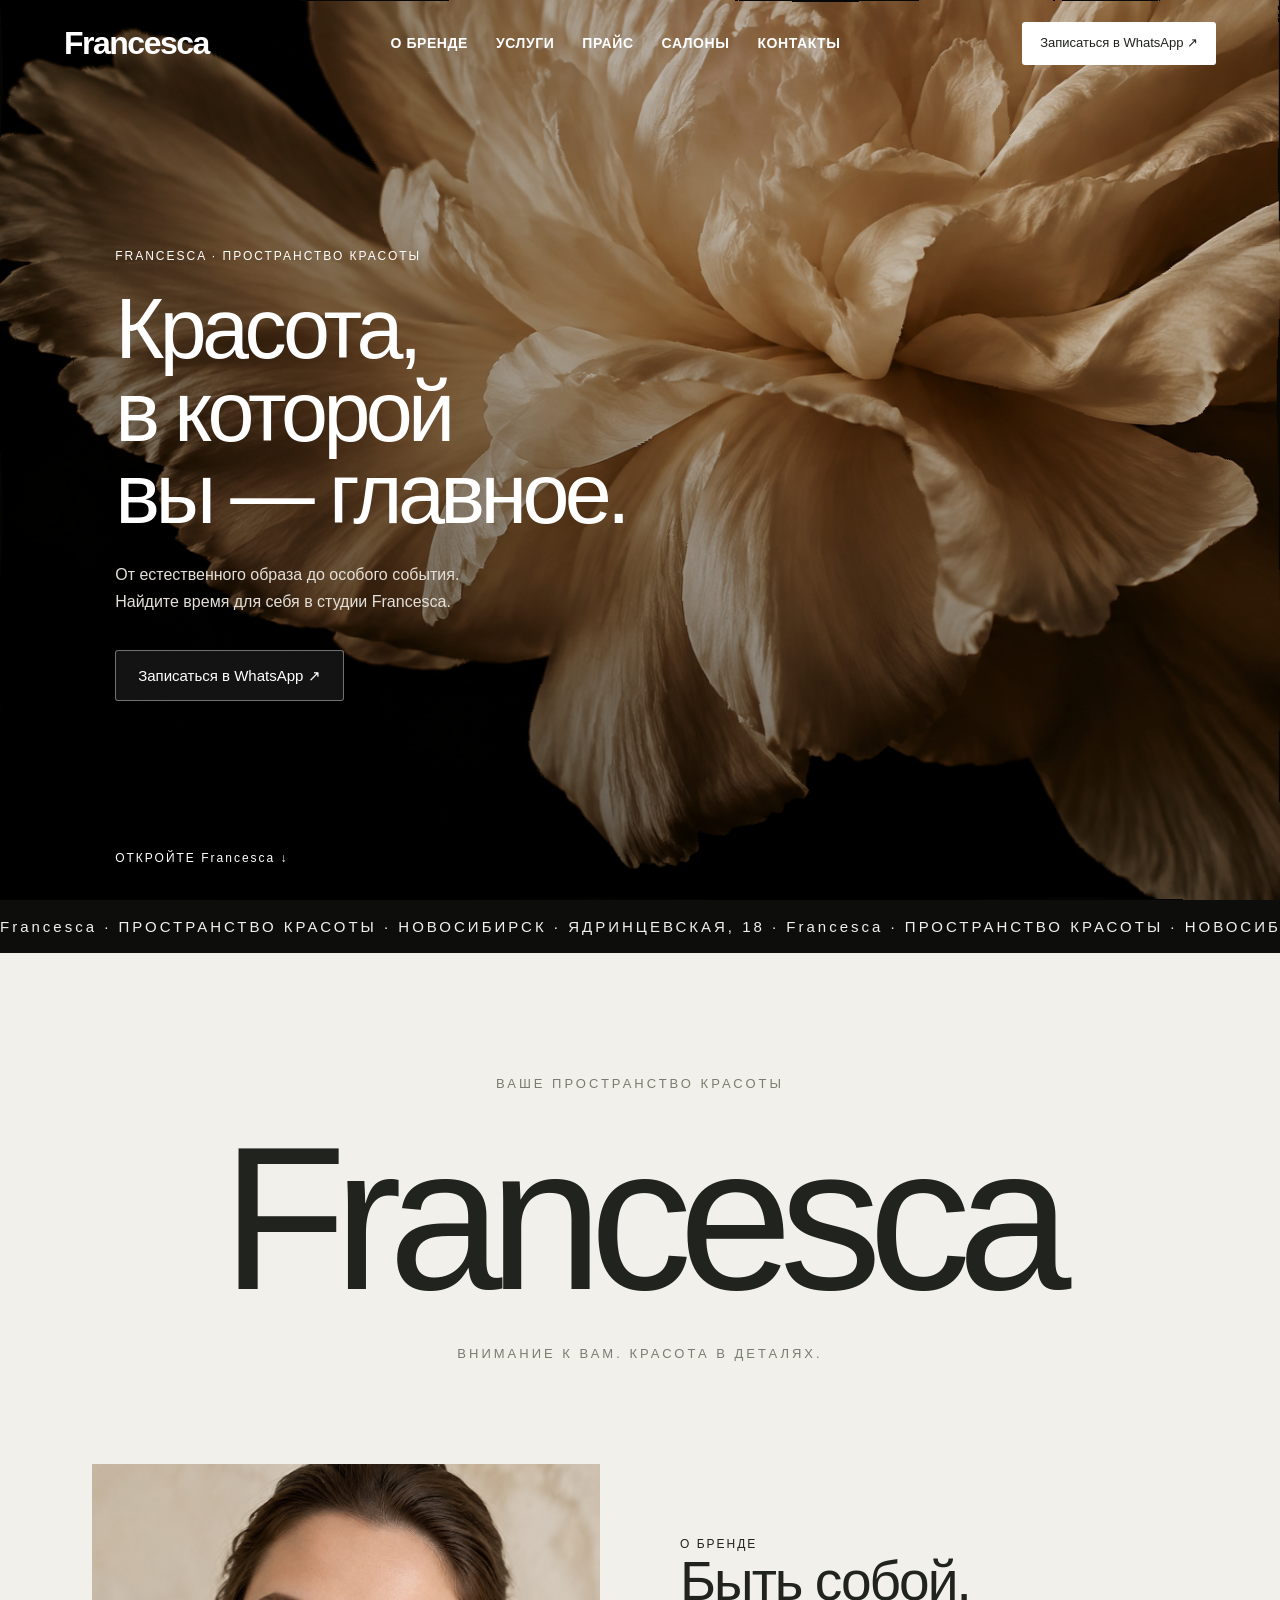
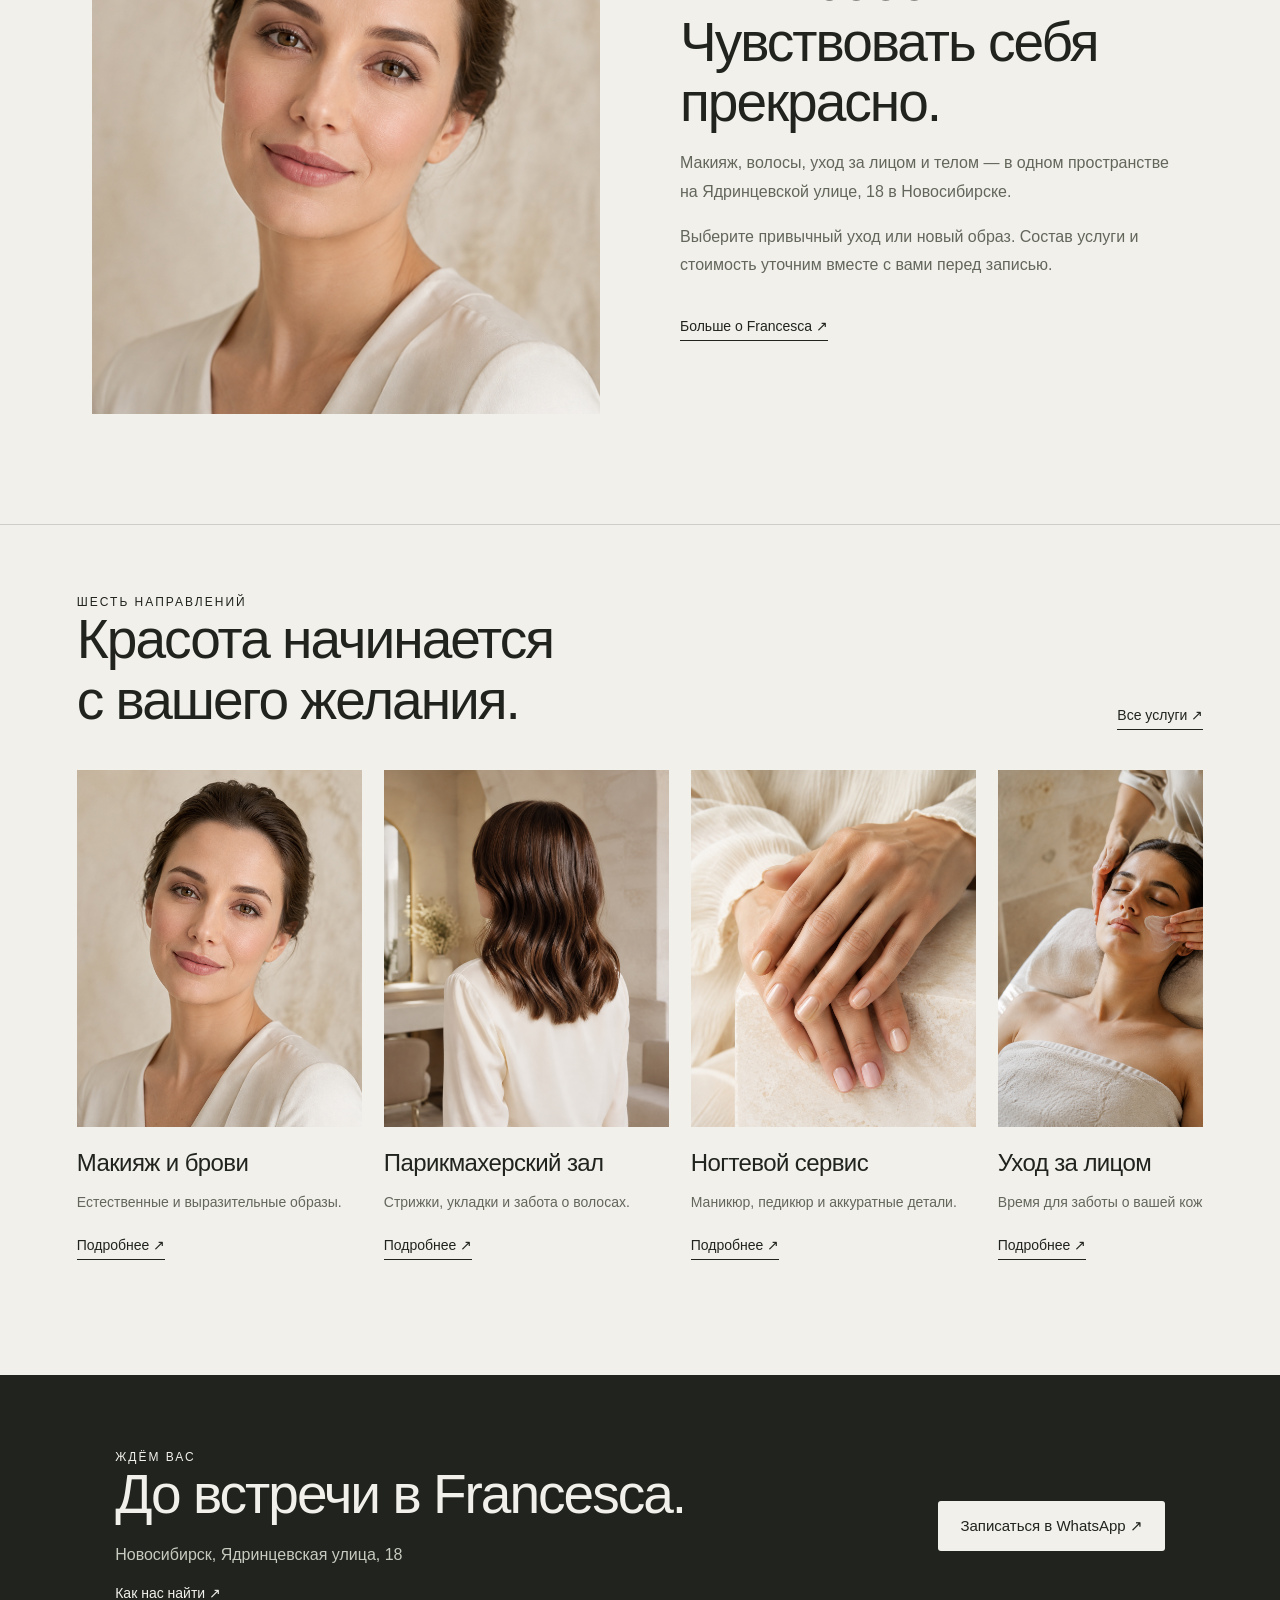
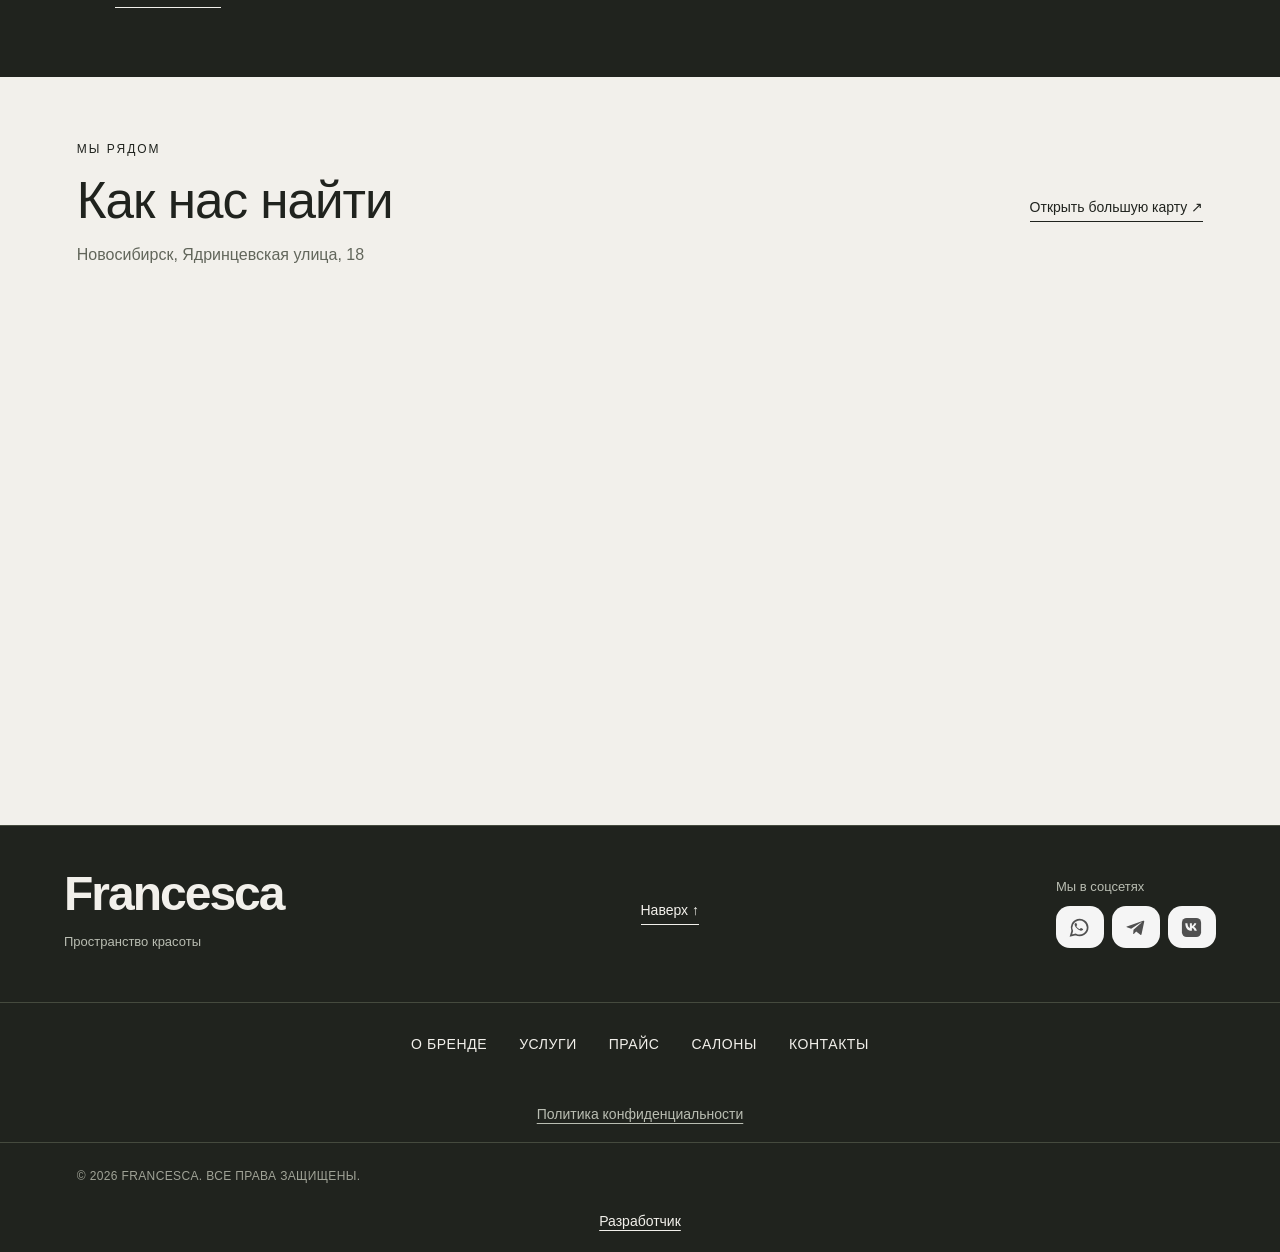
==== index.html @ befc6497 "Публикация сайта Francesca" ====
<!doctype html><html lang="ru"><head><meta charset="utf-8"><meta name="viewport" content="width=device-width,initial-scale=1"><title>Francesca — Пространство красоты в Новосибирске</title><meta name="description" content="Студия красоты Francesca: макияж, волосы, ногти, уход за лицом и телом. Новосибирск, Ядринцевская, 18."><style>
:root{--bg:#f2f0eb;--ink:#20231e;--line:#cfcec6;--accent:#b2c29b}*{box-sizing:border-box}html{scroll-behavior:smooth}body{margin:0;background:var(--bg);color:var(--ink);font:16px Arial,sans-serif}a{color:inherit;text-decoration:none}header{display:flex;align-items:center;justify-content:space-between;padding:25px 5%;border-bottom:1px solid var(--line)}.logo{font-size:48px;font-weight:800;letter-spacing:-4px}.brand-note{font-size:12px;letter-spacing:2px;margin-left:25px}.toplink{font-size:14px;border-bottom:1px solid;padding-bottom:6px}main{max-width:1500px;margin:auto;padding:0 5%}.hero{padding:65px 0 50px}.eyebrow{text-transform:uppercase;font-size:12px;letter-spacing:2px}.hero-row{display:flex;align-items:flex-end;justify-content:space-between;gap:30px}h1{font-size:clamp(90px,14vw,190px);line-height:1;margin:22px 0 0;font-weight:400;letter-spacing:-.075em}.intro{max-width:325px;line-height:1.6;margin-bottom:12px;color:#62665b}.ribbon{overflow:hidden;background:var(--ink);color:var(--bg);padding:18px 0;white-space:nowrap;font-size:13px;letter-spacing:3px}.ribbon-track{display:flex;width:max-content;animation:marquee 30s linear infinite;will-change:transform}.ribbon span{display:block;flex-shrink:0;padding-right:2em} @keyframes marquee{from{transform:translateX(0)}to{transform:translateX(-50%)}} @media(prefers-reduced-motion:reduce){.ribbon-track{animation:none}}.content{display:grid;grid-template-columns:250px 1fr;gap:65px;padding:50px 0 90px}aside{align-self:start;position:sticky;top:25px}.section-label{font-size:12px;letter-spacing:2px;margin-bottom:25px;color:#6f7467}nav{display:grid;gap:6px}nav a{padding:14px 10px;border-bottom:1px solid var(--line);font-size:14px;display:flex;gap:13px}nav a:hover{background:#e0e4d6}nav small{color:#818677}aside p{font-size:13px;line-height:1.6;color:#74776d;margin-top:35px}.search{display:flex;align-items:center;border-bottom:1px solid var(--ink);gap:15px;padding:5px 0 17px;margin-bottom:40px}.search input{font:inherit;background:none;border:0;outline:none;width:100%;color:var(--ink)}.search:focus-within{outline:2px solid #718357;outline-offset:6px}.clear{background:none;border:0;font-size:22px;cursor:pointer;padding:0 8px}.group{scroll-margin-top:25px;border-bottom:1px solid var(--ink)}summary{list-style:none;cursor:pointer;padding:28px 0;display:flex;align-items:center;gap:24px}summary::-webkit-details-marker{display:none}.number{font-size:13px;color:#747a69}.group-title{flex:1}.group-title small{display:block;font-size:12px;letter-spacing:.04em;color:#717669;margin-bottom:9px}h2{font-weight:400;font-size:clamp(24px,3vw,36px);letter-spacing:-1px;margin:0}.plus{font-size:29px;font-weight:300}.group[open] .plus{transform:rotate(45deg)}.rows{padding:0 0 25px 42px}.row{display:flex;justify-content:space-between;gap:20px;padding:19px 0;border-top:1px solid var(--line);line-height:1.4}.price{white-space:nowrap;color:#666d5d;font-size:14px}.note{font-size:13px;color:#787d70;line-height:1.6;padding-top:25px}.empty{padding:30px 0;color:#6f7467}footer{background:var(--ink);color:var(--bg);padding:40px 5%;display:flex;align-items:center;justify-content:space-between;gap:20px}footer p{font-size:13px;color:#b9bdb2}.footer-brand{font-size:65px;letter-spacing:-5px;font-weight:bold}button,a,summary{-webkit-tap-highlight-color:transparent}a:focus-visible,summary:focus-visible,button:focus-visible{outline:2px solid #718357;outline-offset:5px}@media(max-width:760px){header{padding:20px 6%}.brand-note{display:none}.hero{padding:42px 0 30px}.hero-row{display:block}.intro{margin-top:25px}.content{display:block;padding-top:28px}aside{position:static;margin-bottom:28px}nav{display:flex;overflow-x:auto;gap:10px;padding-bottom:10px}nav a{white-space:nowrap;border:1px solid var(--line);padding:12px}.section-label,aside p{display:none}.rows{padding-left:0}summary{gap:15px}.row{font-size:15px}.price{font-size:12px}footer{align-items:flex-start}.ribbon{font-size:12px}.toplink{font-size:13px}}
.booking{display:inline-flex;align-items:center;justify-content:center;background:#253e2c;color:#fff;padding:15px 22px;font-size:15px;border-radius:3px;line-height:1.3;text-align:center;transition:background .2s}.booking:hover{background:#365b40}.booking-bottom{margin-top:22px}.header-actions{display:flex;align-items:center;gap:24px}@media(max-width:760px){.header-actions{gap:10px}.header-actions .toplink{display:none}.booking{font-size:14px;padding:13px 16px}} .location{border-top:1px solid var(--line);padding:45px 0 55px;display:flex;justify-content:space-between;align-items:center;gap:25px}.location h2{margin:14px 0}.location p{line-height:1.6;margin:0;color:#62665b}.location a{white-space:nowrap}@media(max-width:760px){.location{align-items:flex-start;flex-direction:column;padding:30px 0 40px}} .socials{display:flex;flex-direction:column;gap:12px}.socials-label{font-size:13px;color:#b9bdb2}.telegram-link{display:inline-flex;align-items:center;gap:10px;font-size:15px}.telegram-link svg{width:38px;height:38px;flex-shrink:0}.telegram-link:hover{color:#8bd0f5}@media(max-width:760px){footer{flex-wrap:wrap}.socials{order:3;flex-basis:100%;padding-top:20px;border-top:1px solid #4b5046}} .service-detail{display:block;padding:0}.service-detail>summary{padding:21px 0;gap:15px;font-size:16px}.service-name{flex:1}.service-toggle{font-size:24px;transition:transform .2s}.service-detail[open]>summary .service-toggle{transform:rotate(45deg)}.service-copy{color:#62665b;font-size:15px;line-height:1.7;padding:0 15px 24px 0}.service-copy ul{padding-left:20px}.service-copy .draft{font-size:13px}.beauty-layout{display:grid;grid-template-columns:minmax(0,1.2fr) minmax(200px,.8fr);gap:30px;padding-bottom:25px;align-items:start}.beauty-layout .rows{padding-left:0}.beauty-photo{margin:0}.beauty-photo img{display:block;width:100%;aspect-ratio:3/4;object-fit:cover}.beauty-photo figcaption{font-size:12px;color:#74776d;margin-top:10px}.content{grid-template-columns:200px minmax(0,1fr);gap:35px}@media(max-width:1050px){.beauty-layout{grid-template-columns:1fr}.beauty-photo{grid-row:1}.beauty-photo img{max-height:400px;object-position:center 35%}}@media(max-width:760px){.content{display:block}.service-detail>summary{font-size:15px;gap:10px}}.beauty-photo img{width:100%;height:auto;aspect-ratio:4/5;max-height:590px;object-fit:cover;object-position:center 30%}@media(max-width:1050px){.beauty-photo{width:min(100%,440px);justify-self:center}.beauty-photo img{height:auto;max-height:440px;aspect-ratio:4/5}}@media(max-width:760px){.beauty-photo{width:min(100%,360px)}.beauty-photo img{max-height:400px}} .beauty-photo img{transition:transform .55s ease,box-shadow .55s ease;transform-origin:center}@media(hover:hover) and (pointer:fine){.beauty-photo img:hover{box-shadow:0 18px 35px rgba(32,35,30,.16)}}@media(prefers-reduced-motion:reduce){.beauty-photo img{transition:none}.beauty-photo img:hover{transform:none}} .photo-tilt-surface{perspective:950px}.photo-tilt-surface img{transform:rotateX(var(--photo-x,0deg)) rotateY(var(--photo-y,0deg));transition:transform .4s ease-out,box-shadow .4s ease-out;backface-visibility:hidden}.photo-tilt-surface.is-tracking img{transition:transform .12s ease-out,box-shadow .4s ease-out}@media(prefers-reduced-motion:reduce){.photo-tilt-surface img{transform:none!important;transition:none!important}}.makeup-section-heading{display:flex;align-items:center;gap:24px;padding:28px 0}@media(max-width:760px){.makeup-section-heading{gap:15px}} 
.site-header{position:sticky;top:0;z-index:100;background:rgba(242,240,235,.96);backdrop-filter:blur(14px);min-height:88px;padding:16px 5%;gap:25px;box-shadow:0 2px 15px #20231e08}.site-header .logo{font-size:42px}.site-nav{display:flex;align-items:center;justify-content:center;gap:28px;padding:0;overflow:visible}.site-nav a{display:block;white-space:nowrap;padding:10px 0;border:0;border-bottom:1px solid transparent;font-size:14px;font-weight:600;text-transform:uppercase;letter-spacing:.04em}.site-nav a:hover{background:none;border-bottom-color:var(--ink)}.site-nav a[aria-current=page]{border-bottom-color:var(--ink)}.site-header .booking{font-size:13px;padding:13px 18px;white-space:nowrap}aside{top:110px}.group{scroll-margin-top:110px}html{scroll-padding-top:110px}.page-main{min-height:70vh;padding-top:60px;padding-bottom:80px}.page-main h1{font-size:clamp(56px,8vw,110px);letter-spacing:-.055em;margin:22px 0 38px}.page-main p{line-height:1.75}.page-lead{max-width:650px;color:#62665b;font-size:19px}.brand-layout{display:grid;grid-template-columns:1.15fr 1fr;gap:70px;align-items:center}.brand-layout img{width:100%;max-height:570px;object-fit:cover;aspect-ratio:4/5}.page-actions{display:flex;gap:25px;align-items:center;margin-top:30px;flex-wrap:wrap}.service-grid{display:grid;grid-template-columns:repeat(3,1fr);gap:35px;margin-top:40px}.service-card img{width:100%;aspect-ratio:4/5;object-fit:cover;max-height:350px}.service-card h2{font-size:26px;margin:20px 0 10px}.service-card p{color:#62665b}.service-card .toplink{display:inline-block;margin:8px 0 20px}.address-panel{padding:35px 0;border-top:1px solid var(--line);border-bottom:1px solid var(--line);margin:30px 0;max-width:850px}.contact-list{max-width:850px}.contact-item{padding:25px 0;border-bottom:1px solid var(--line);display:flex;justify-content:space-between;gap:20px;align-items:center}.contact-item h2{font-size:25px}.contact-item p{margin:8px 0 0;color:#62665b}@media(max-width:1050px){.site-nav{gap:16px}.site-header{gap:15px}.site-header .booking{max-width:155px;white-space:normal}.service-grid{grid-template-columns:repeat(2,1fr)}}@media(max-width:760px){.site-header{flex-wrap:wrap;padding:12px 6%;gap:8px;min-height:120px}.site-header .logo{font-size:36px}.site-header .booking{margin-left:auto;max-width:none}.site-nav{order:3;flex-basis:100%;justify-content:flex-start;overflow-x:auto;gap:23px;padding:4px 0;flex-wrap:nowrap}.site-nav a{font-size:12px;white-space:nowrap;padding:8px 0}.brand-layout{grid-template-columns:1fr;gap:30px}.brand-layout img{max-height:420px}.service-grid{grid-template-columns:1fr}.page-main{padding-top:35px}.contact-item{align-items:flex-start;flex-direction:column}.group{scroll-margin-top:145px}html{scroll-padding-top:145px}}

body.home{background:#f2f0eb}.home .site-header{position:fixed;left:0;right:0;background:transparent;color:white;box-shadow:none;border-color:transparent;backdrop-filter:none;transition:background .3s,color .3s}.home .site-header.scrolled{background:rgba(242,240,235,.97);color:#20231e;backdrop-filter:blur(14px);border-bottom:1px solid #cfcec6}.home .site-header .booking{background:#fff;color:#20231e}.home .site-nav a:hover{border-color:currentColor}.home-hero{position:relative;min-height:780px;min-height:100svh;background:#080807;color:white;display:flex;align-items:center;overflow:hidden}.hero-art{position:absolute;inset:0;width:100%;height:100%;object-fit:cover;animation:bloom 18s ease-in-out infinite alternate}.home-hero:after{content:'';position:absolute;inset:0;background:linear-gradient(90deg,rgba(0,0,0,.35),transparent 85%),linear-gradient(0deg,rgba(0,0,0,.4),transparent 65%)}.home-hero-copy{position:relative;z-index:1;width:100%;max-width:1500px;margin:auto;padding:160px 9% 110px}.home-hero h1{font-size:clamp(52px,6.6vw,100px);font-weight:400;line-height:.98;letter-spacing:-.055em;margin:25px 0;max-width:800px}.home-hero p{font-size:16px;line-height:1.7;max-width:360px;color:#e4e0d9}.home-hero .booking{margin-top:18px;background:#ffffff13;border:1px solid #ffffff66;color:#fff}.scroll-hint{position:absolute;bottom:35px;left:9%;z-index:2;font-size:12px;letter-spacing:2px}.home-ticker{background:#0d0e0b;color:#f2f0eb;padding:18px 0;overflow:hidden;white-space:nowrap;letter-spacing:3px;font-size:15px}.home-ticker-track{display:flex;width:max-content;animation:marquee 35s linear infinite}.home-ticker-track span{padding-right:30px}.brand-statement{text-align:center;padding:110px 6% 90px}.brand-word{font-size:clamp(110px,25vw,360px);line-height:1.1;letter-spacing:-.075em;font-weight:400;margin:15px 0}.brand-statement p{font-size:13px;letter-spacing:3px;text-transform:uppercase;color:#787d70}.home-about{max-width:1250px;margin:0 auto;padding:0 6% 110px;display:grid;grid-template-columns:1fr 1fr;gap:80px;align-items:center}.home-about img{width:100%;aspect-ratio:4/5;object-fit:cover;max-height:550px}.home-about h2,.home-services h2,.home-visit h2{font-size:clamp(36px,4.3vw,60px);font-weight:400;line-height:1.1;letter-spacing:-2px}.home-about p{line-height:1.8;color:#62665b}.home-about .toplink{display:inline-block;margin-top:22px}.home-services{padding:70px 6% 90px;border-top:1px solid #cfcec6;max-width:1500px;margin:auto}.home-section-top{display:flex;justify-content:space-between;align-items:end;gap:30px;margin-bottom:40px}.home-service-strip{display:flex;gap:22px;overflow-x:auto;padding:0 0 25px;scroll-snap-type:x mandatory}.home-service-card{flex:0 0 285px;scroll-snap-align:start}.home-service-card img{width:100%;aspect-ratio:4/5;object-fit:cover;transition:transform .4s}.home-service-card:hover img{transform:translateY(-5px)}.home-service-card h3{font-size:24px;font-weight:400;letter-spacing:-.6px;margin:18px 0 10px}.home-service-card p{font-size:14px;line-height:1.6;color:#62665b}.home-service-card .toplink{display:inline-block;margin-top:10px}.home-visit{background:#20231e;color:#f2f0eb;padding:75px 9%;display:flex;justify-content:space-between;gap:40px;align-items:center}.home-visit p{line-height:1.7;color:#c7cbbf}.home-visit .booking{background:#f2f0eb;color:#20231e}.home footer{border-top:1px solid #454a3e}@keyframes bloom{from{transform:scale(1)}to{transform:scale(1.06)}}@media(max-width:760px){.home-hero-copy{padding:180px 7% 110px}.home-hero h1{font-size:56px}.hero-art{object-position:60% center}.home-about{grid-template-columns:1fr;gap:35px;padding-bottom:65px}.brand-statement{padding:65px 6%}.home-section-top{display:block}.home-section-top>a{display:inline-block;margin-top:20px}.home-visit{display:block}.home-visit .booking{margin-top:15px}.home .site-header{background:#11110ecc}.home-service-card{flex-basis:260px}}@media(prefers-reduced-motion:reduce){.hero-art,.home-ticker-track{animation:none}.home-service-card:hover img{transform:none}}
.salon-map{background:#f2f0eb;padding:65px 6%}.map-heading{display:flex;justify-content:space-between;align-items:center;gap:25px;margin-bottom:30px}.map-heading h2{font-size:clamp(32px,4vw,52px);margin:15px 0}.map-heading p{color:#62665b}.salon-map iframe{width:100%;height:450px}@media(max-width:760px){.salon-map{padding:40px 6%}.map-heading{display:block}.map-heading .toplink{display:inline-block;margin-top:10px}.salon-map iframe{height:350px}} .developer-credit{background:#20231e;color:#b9bdb2;border-top:1px solid #454a3e;padding:20px 6%;text-align:center;font-size:14px;line-height:1.6}.developer-credit a{color:#f2f0eb;text-decoration:underline;text-underline-offset:4px}.developer-credit a:hover{color:#8bd0f5}.site-header .logo{font-size:32px;letter-spacing:-1.5px;font-weight:600}.footer-brand{font-size:48px;letter-spacing:-2px}.brand-word{font-size:clamp(60px,16vw,230px);letter-spacing:-.065em}.home .site-header .logo{font-size:32px}@media(max-width:1050px){.site-nav{gap:16px}.site-header{gap:15px;padding-left:3%;padding-right:3%}.site-header .logo,.home .site-header .logo{font-size:27px}}@media(max-width:760px){.site-header .logo,.home .site-header .logo{font-size:30px}.brand-word{font-size:16vw}.footer-brand{font-size:42px}}
.francesca-loader{position:fixed;inset:0;z-index:10000;background:#050505;color:#f5f4ef;display:grid;place-items:center;transition:opacity .65s ease,visibility .65s;pointer-events:all}.francesca-loader.is-ready{opacity:0;visibility:hidden;pointer-events:none}.loader-frame{width:min(360px,78vw);height:min(510px,73svh);border:1px solid #777;display:flex;flex-direction:column;align-items:center;justify-content:center;position:relative}.loader-name{font:400 clamp(25px,6vw,37px) Georgia,serif;letter-spacing:3px}.loader-label{font:12px Arial,sans-serif;letter-spacing:5px;color:#999;margin-top:16px}.loader-line{width:70px;height:1px;background:#292929;overflow:hidden;margin-top:38px}.loader-line:after{content:'';display:block;width:40%;height:100%;background:#eee;animation:loading-line 1.1s ease-in-out infinite}.loader-frame:after{content:'';position:absolute;inset:-1px;border:1px solid #ddd;animation:frame-glow 2s ease-in-out infinite;pointer-events:none}@keyframes loading-line{from{transform:translateX(-110%)}to{transform:translateX(360%)}}@keyframes frame-glow{50%{opacity:.2}}.home .hero-art{animation:living-flower 18s ease-in-out infinite alternate;transform-origin:58% 45%;filter:url(#flower-flow);will-change:transform}@keyframes living-flower{0%{transform:scale(1.04) rotate(-1deg)}50%{transform:scale(1.09) rotate(.5deg) translateY(-.6%)}100%{transform:scale(1.055) rotate(1.1deg) translateX(-.5%)}}@media(prefers-reduced-motion:reduce){.home .hero-art{animation:none;filter:none;transform:scale(1.04)}.loader-line:after,.loader-frame:after{animation:none}.francesca-loader{transition:none}}
.footer-nav{display:flex;justify-content:center;align-items:center;flex-wrap:wrap;gap:18px 32px;background:#20231e;color:#f2f0eb;padding:25px 6%;border-top:1px solid #454a3e}.footer-nav a{display:block;padding:8px 0;border:0;border-bottom:1px solid transparent;font-size:14px;letter-spacing:.04em;text-transform:uppercase}.footer-nav a:hover,.footer-nav a[aria-current="page"]{background:none;border-bottom-color:currentColor}@media(max-width:760px){.footer-nav{gap:12px 22px;overflow:visible}.footer-nav a{font-size:13px;padding:8px 0}}.copyright{background:#20231e;color:#a0a397;border-top:1px solid #454a3e;padding:24px 6%;font-size:12px;line-height:1.6;letter-spacing:.03em}.copyright+.developer-credit{border-top:0;padding-top:0}@media(max-width:760px){.copyright{text-align:center}}.social-links{display:flex;flex-wrap:wrap;gap:14px 22px}.social-link{display:inline-flex;align-items:center;gap:9px;font-size:14px}.social-link:hover{color:#8bd0f5}.social-icon{display:inline-flex;align-items:center;justify-content:center;width:32px;height:32px;border-radius:50%;color:white;font-size:18px}.telegram-icon{background:#229ed9}.whatsapp-icon{background:#21834b}.vk-icon{background:#0077ff;font-size:13px;font-weight:bold}footer{flex-wrap:wrap}.social-links{gap:8px}.social-links .social-link{display:inline-flex;align-items:center;justify-content:center;width:48px;height:42px;border-radius:14px;background:#f5f5f5;color:#505050;padding:0;transition:background .2s,transform .2s}.social-links .social-link:hover{background:#e3e3e3;color:#252525;transform:translateY(-2px)}.social-link svg{display:block;flex-shrink:0}@media(prefers-reduced-motion:reduce){.social-links .social-link{transition:none}.social-links .social-link:hover{transform:none}}.privacy-footer-link{background:#20231e;color:#b9bdb2;padding:20px 6%;text-align:center;font-size:14px}.privacy-footer-link a{text-decoration:underline;text-underline-offset:4px}.privacy-footer-link a:hover{color:#fff}</style></head><body class="home"><script>document.body.insertAdjacentHTML("afterbegin","<div class=\"francesca-loader\" role=\"status\" aria-live=\"polite\" aria-label=\"Francesca \u2014 \u0437\u0430\u0433\u0440\u0443\u0437\u043a\u0430\"><div class=\"loader-frame\"><div class=\"loader-name\">Francesca</div><div class=\"loader-line\" aria-hidden=\"true\"></div><div class=\"loader-label\">\u0417\u0410\u0413\u0420\u0423\u0417\u041a\u0410</div></div></div>");</script><svg width="0" height="0" aria-hidden="true" style="position:absolute;pointer-events:none"><defs><filter id="flower-flow" x="-5%" y="-5%" width="110%" height="110%" color-interpolation-filters="sRGB"><feTurbulence type="fractalNoise" baseFrequency="0.004 0.007" numOctaves="1" seed="9" result="noise"><animate attributeName="baseFrequency" values="0.004 0.007;0.005 0.006;0.004 0.007" dur="20s" repeatCount="indefinite"/></feTurbulence><feDisplacementMap in="SourceGraphic" in2="noise" scale="12" xChannelSelector="R" yChannelSelector="G"><animate attributeName="scale" values="9;19;9" dur="14s" repeatCount="indefinite"/></feDisplacementMap></filter></defs></svg><header class="site-header"><a href="index.html" class="logo" aria-label="Francesca — главная страница">Francesca</a><nav class="site-nav" aria-label="Основная навигация"><a href="about.html">О бренде</a><a href="services.html">Услуги</a><a href="maks.html">Прайс</a><a href="salons.html">Салоны</a><a href="contacts.html">Контакты</a></nav><a class="booking" href="https://wa.me/79134507711?text=%D0%97%D0%B4%D1%80%D0%B0%D0%B2%D1%81%D1%82%D0%B2%D1%83%D0%B9%D1%82%D0%B5%21%20%D0%A5%D0%BE%D1%87%D1%83%20%D0%B7%D0%B0%D0%BF%D0%B8%D1%81%D0%B0%D1%82%D1%8C%D1%81%D1%8F%20%D0%B2%20maks." target="_blank" rel="noopener noreferrer">Записаться в WhatsApp ↗</a></header><section class="home-hero"><img class="hero-art" src="home-hero.png" alt="Скульптурный цветок с нежными светлыми лепестками"><div class="home-hero-copy"><div class="eyebrow">Francesca · Пространство красоты</div><h1>Красота,<br>в которой<br>вы — главное.</h1><p>От естественного образа до особого события. Найдите время для себя в студии Francesca.</p><a class="booking" href="https://wa.me/79134507711?text=%D0%97%D0%B4%D1%80%D0%B0%D0%B2%D1%81%D1%82%D0%B2%D1%83%D0%B9%D1%82%D0%B5%21%20%D0%A5%D0%BE%D1%87%D1%83%20%D0%B7%D0%B0%D0%BF%D0%B8%D1%81%D0%B0%D1%82%D1%8C%D1%81%D1%8F%20%D0%B2%20maks." target="_blank" rel="noopener noreferrer">Записаться в WhatsApp ↗</a></div><a class="scroll-hint" href="#discover">ОТКРОЙТЕ Francesca ↓</a></section><div class="home-ticker"><div class="home-ticker-track"><span>Francesca · ПРОСТРАНСТВО КРАСОТЫ · НОВОСИБИРСК · ЯДРИНЦЕВСКАЯ, 18 · Francesca · ПРОСТРАНСТВО КРАСОТЫ · НОВОСИБИРСК · ЯДРИНЦЕВСКАЯ, 18 · </span><span aria-hidden="true">Francesca · ПРОСТРАНСТВО КРАСОТЫ · НОВОСИБИРСК · ЯДРИНЦЕВСКАЯ, 18 · Francesca · ПРОСТРАНСТВО КРАСОТЫ · НОВОСИБИРСК · ЯДРИНЦЕВСКАЯ, 18 · </span></div></div><section class="brand-statement" id="discover"><p>Ваше пространство красоты</p><div class="brand-word">Francesca</div><p>Внимание к вам. Красота в деталях.</p></section><section class="home-about"><img src="makeup.png" alt="Нежный дневной макияж" loading="lazy"><div><div class="eyebrow">О бренде</div><h2>Быть собой.<br>Чувствовать себя<br>прекрасно.</h2><p>Макияж, волосы, уход за лицом и телом — в одном пространстве на Ядринцевской улице, 18 в Новосибирске.</p><p>Выберите привычный уход или новый образ. Состав услуги и стоимость уточним вместе с вами перед записью.</p><a class="toplink" href="about.html">Больше о Francesca ↗</a></div></section><section class="home-services"><div class="home-section-top"><div><div class="eyebrow">Шесть направлений</div><h2>Красота начинается<br>с вашего желания.</h2></div><a class="toplink" href="services.html">Все услуги ↗</a></div><div class="home-service-strip"><article class="home-service-card"><a href="maks.html#group-0"><img src="makeup.png" alt="Макияж и брови" loading="lazy"><h3>Макияж и брови</h3></a><p>Естественные и выразительные образы.</p><a href="maks.html#group-0" class="toplink">Подробнее ↗</a></article><article class="home-service-card"><a href="maks.html#group-1"><img src="hair.png" alt="Парикмахерский зал" loading="lazy"><h3>Парикмахерский зал</h3></a><p>Стрижки, укладки и забота о волосах.</p><a href="maks.html#group-1" class="toplink">Подробнее ↗</a></article><article class="home-service-card"><a href="maks.html#group-2"><img src="nails.png" alt="Ногтевой сервис" loading="lazy"><h3>Ногтевой сервис</h3></a><p>Маникюр, педикюр и аккуратные детали.</p><a href="maks.html#group-2" class="toplink">Подробнее ↗</a></article><article class="home-service-card"><a href="maks.html#group-3"><img src="face.png" alt="Уход за лицом" loading="lazy"><h3>Уход за лицом</h3></a><p>Время для заботы о вашей коже.</p><a href="maks.html#group-3" class="toplink">Подробнее ↗</a></article><article class="home-service-card"><a href="maks.html#group-4"><img src="body.png" alt="Уход за телом" loading="lazy"><h3>Уход за телом</h3></a><p>Расслабление и спа-ритуалы.</p><a href="maks.html#group-4" class="toplink">Подробнее ↗</a></article><article class="home-service-card"><a href="maks.html#group-5"><img src="epilation.png" alt="Эпиляция" loading="lazy"><h3>Эпиляция</h3></a><p>Гладкость и деликатный уход.</p><a href="maks.html#group-5" class="toplink">Подробнее ↗</a></article></div></section><section class="home-visit"><div><div class="eyebrow">Ждём вас</div><h2>До встречи в Francesca.</h2><p>Новосибирск, Ядринцевская улица, 18</p><a class="toplink" href="salons.html">Как нас найти ↗</a></div><a class="booking" href="https://wa.me/79134507711?text=%D0%97%D0%B4%D1%80%D0%B0%D0%B2%D1%81%D1%82%D0%B2%D1%83%D0%B9%D1%82%D0%B5%21%20%D0%A5%D0%BE%D1%87%D1%83%20%D0%B7%D0%B0%D0%BF%D0%B8%D1%81%D0%B0%D1%82%D1%8C%D1%81%D1%8F%20%D0%B2%20maks." target="_blank" rel="noopener noreferrer">Записаться в WhatsApp ↗</a></section><section class="salon-map" aria-labelledby="salon-map-title"><div class="map-heading"><div><div class="eyebrow">Мы рядом</div><h2 id="salon-map-title">Как нас найти</h2><p>Новосибирск, Ядринцевская улица, 18</p></div><a class="toplink" href="https://yandex.ru/maps/org/francheska/235811837210/" target="_blank" rel="noopener noreferrer">Открыть большую карту ↗</a></div><iframe title="Карта: салон Francesca, Новосибирск, Ядринцевская улица, 18" src="https://yandex.ru/map-widget/v1/?text=%D0%9D%D0%BE%D0%B2%D0%BE%D1%81%D0%B8%D0%B1%D0%B8%D1%80%D1%81%D0%BA%2C%20%D0%AF%D0%B4%D1%80%D0%B8%D0%BD%D1%86%D0%B5%D0%B2%D1%81%D0%BA%D0%B0%D1%8F%2018&amp;z=16" width="100%" height="450" style="border:0;display:block" loading="lazy" referrerpolicy="no-referrer-when-downgrade" allowfullscreen></iframe></section><footer><div><a href="index.html" class="footer-brand" aria-label="Francesca — главная страница">Francesca</a><p>Пространство красоты</p></div><a href="#" class="toplink">Наверх ↑</a><div class="socials"><span class="socials-label">Мы в соцсетях</span><div class="social-links"><a class="social-link" href="https://wa.me/79134507711" target="_blank" rel="noopener noreferrer" aria-label="WhatsApp" title="WhatsApp"><svg width="23" height="23" viewBox="0 0 24 24" fill="currentColor" aria-hidden="true"><path d="M20.5 11.8a8.4 8.4 0 0 1-12.4 7.4L3 20.5l1.4-4.9A8.4 8.4 0 1 1 20.5 11.8Z" fill="none" stroke="currentColor" stroke-width="1.8"/><path d="M8 7.3c-.5 0-1.1.8-1.1 1.6 0 2.1 3.4 5.8 6.5 6.5.9.2 2.1-.5 2.3-1.2.1-.3.1-.6-.1-.7l-1.9-.9c-.2-.1-.4 0-.6.3l-.6.7c-.2.2-.4.2-.7 0-1.3-.6-2.3-1.5-2.9-2.7-.2-.3-.1-.4.1-.6l.5-.7c.1-.2.1-.4 0-.6l-.9-1.8c-.1-.2-.3-.2-.6-.2Z"/></svg></a><a class="social-link" href="https://t.me/francesca_salon" target="_blank" rel="noopener noreferrer" aria-label="Telegram" title="Telegram"><svg width="23" height="23" viewBox="0 0 24 24" fill="currentColor" aria-hidden="true"><path d="m3 11 17-6c.8-.3 1.3.2 1.1 1l-2.8 13c-.1.8-.6 1-1.2.6l-4.4-3.3-2.2 2.1c-.3.3-.5.5-.9.5l.3-4.5 8.2-7.4c.4-.3-.1-.5-.5-.2L7.5 13.2 3.1 11.8c-.8-.3-.8-.6-.1-.8Z"/></svg></a><a class="social-link" href="https://vk.ru/club230383355" target="_blank" rel="noopener noreferrer" aria-label="ВКонтакте" title="ВКонтакте"><svg width="23" height="23" viewBox="0 0 24 24" fill="currentColor" aria-hidden="true"><rect x="2" y="2" width="20" height="20" rx="5"/><path d="M5.5 7.5h2.2c.2 3.2 1.6 4.6 2.6 4.9V7.5h2.1v2.8c1-.1 2-1.4 2.4-2.8H17c-.3 1.7-1.7 3.1-2.6 3.7.9.5 2.6 1.8 3.2 4.2h-2.4c-.5-1.5-1.5-2.7-2.8-2.8v2.8h-.3c-4.5 0-6.3-3-6.6-7.9Z" fill="#f5f5f5"/></svg></a></div></div></footer><nav class="footer-nav" aria-label="Навигация внизу страницы"><a href="about.html">О бренде</a><a href="services.html">Услуги</a><a href="maks.html">Прайс</a><a href="salons.html">Салоны</a><a href="contacts.html">Контакты</a></nav><div class="privacy-footer-link"><a href="privacy.html">Политика конфиденциальности</a></div><div class="copyright">© 2026 FRANCESCA. ВСЕ ПРАВА ЗАЩИЩЕНЫ.</div><div class="developer-credit"><a href="https://t.me/maksim0_o" target="_blank" rel="noopener noreferrer" aria-label="Разработчик — открыть Telegram">Разработчик</a></div><script>const bar=document.querySelector(".site-header");function updateBar(){bar.classList.toggle("scrolled",window.scrollY>40)}window.addEventListener("scroll",updateBar,{passive:true});updateBar();</script><script>
(()=>{const loader=document.querySelector('.francesca-loader');const start=performance.now();let done=false;function finish(){if(done)return;done=true;setTimeout(()=>{loader.classList.add('is-ready');setTimeout(()=>loader.remove(),700)},Math.max(0,850-(performance.now()-start)))}const primary=document.querySelector('.hero-art')||document.querySelector('main img');if(primary&&!primary.complete){primary.addEventListener('load',finish,{once:true});primary.addEventListener('error',finish,{once:true})}else finish();setTimeout(finish,6000);window.addEventListener('pageshow',e=>{if(e.persisted)loader.remove()});})();
</script></body></html>
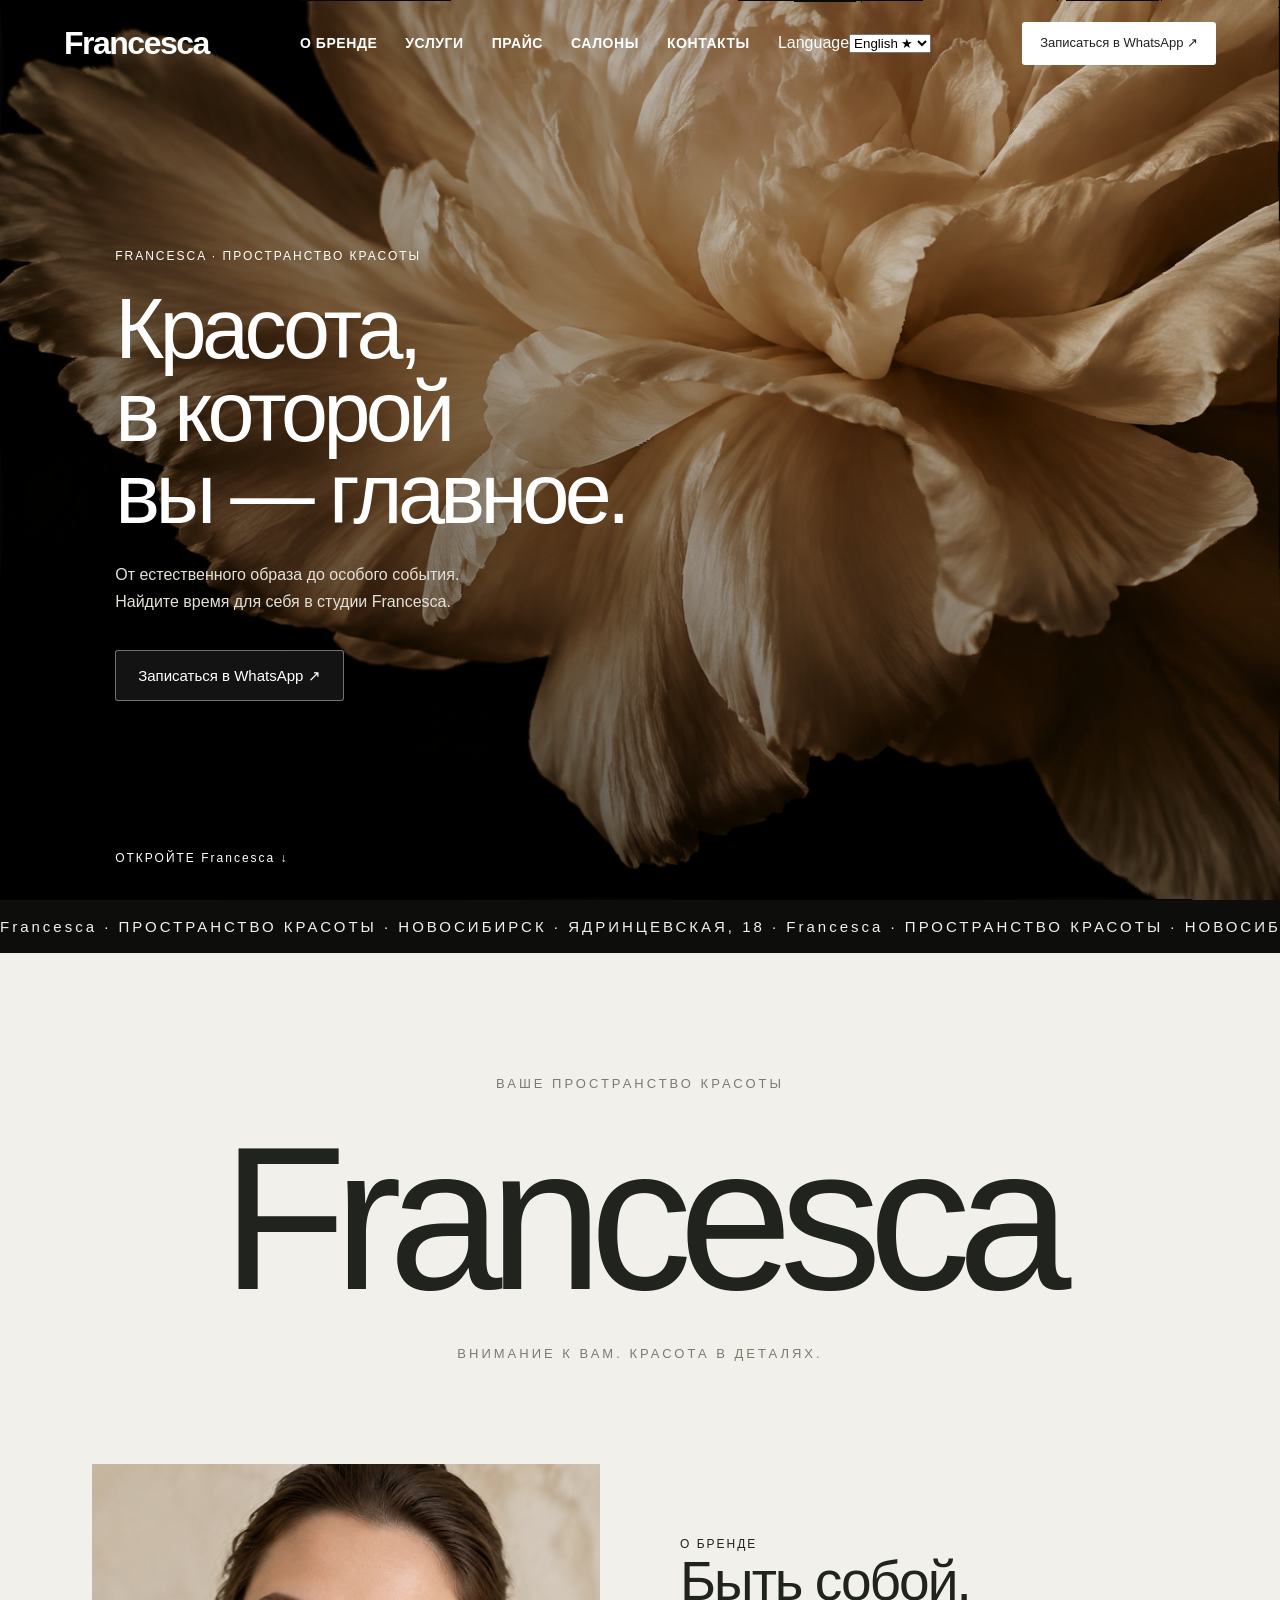
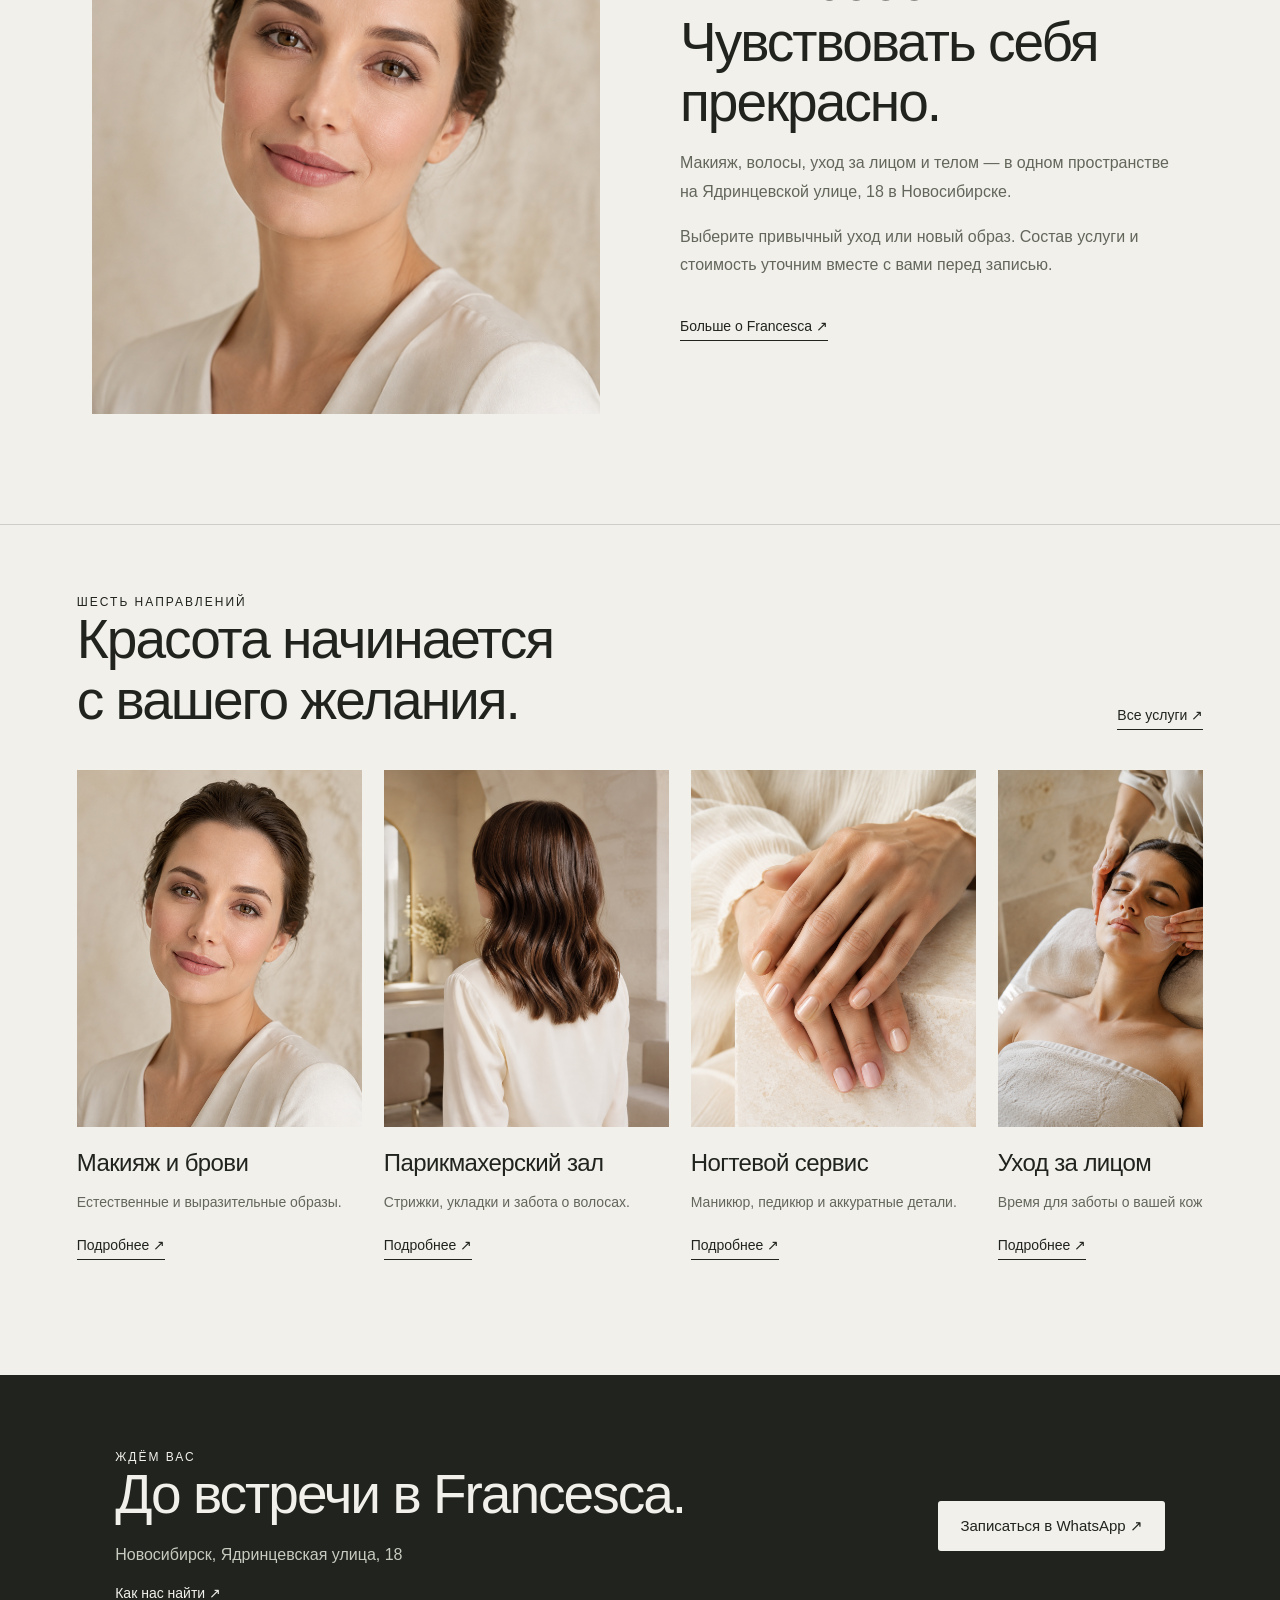
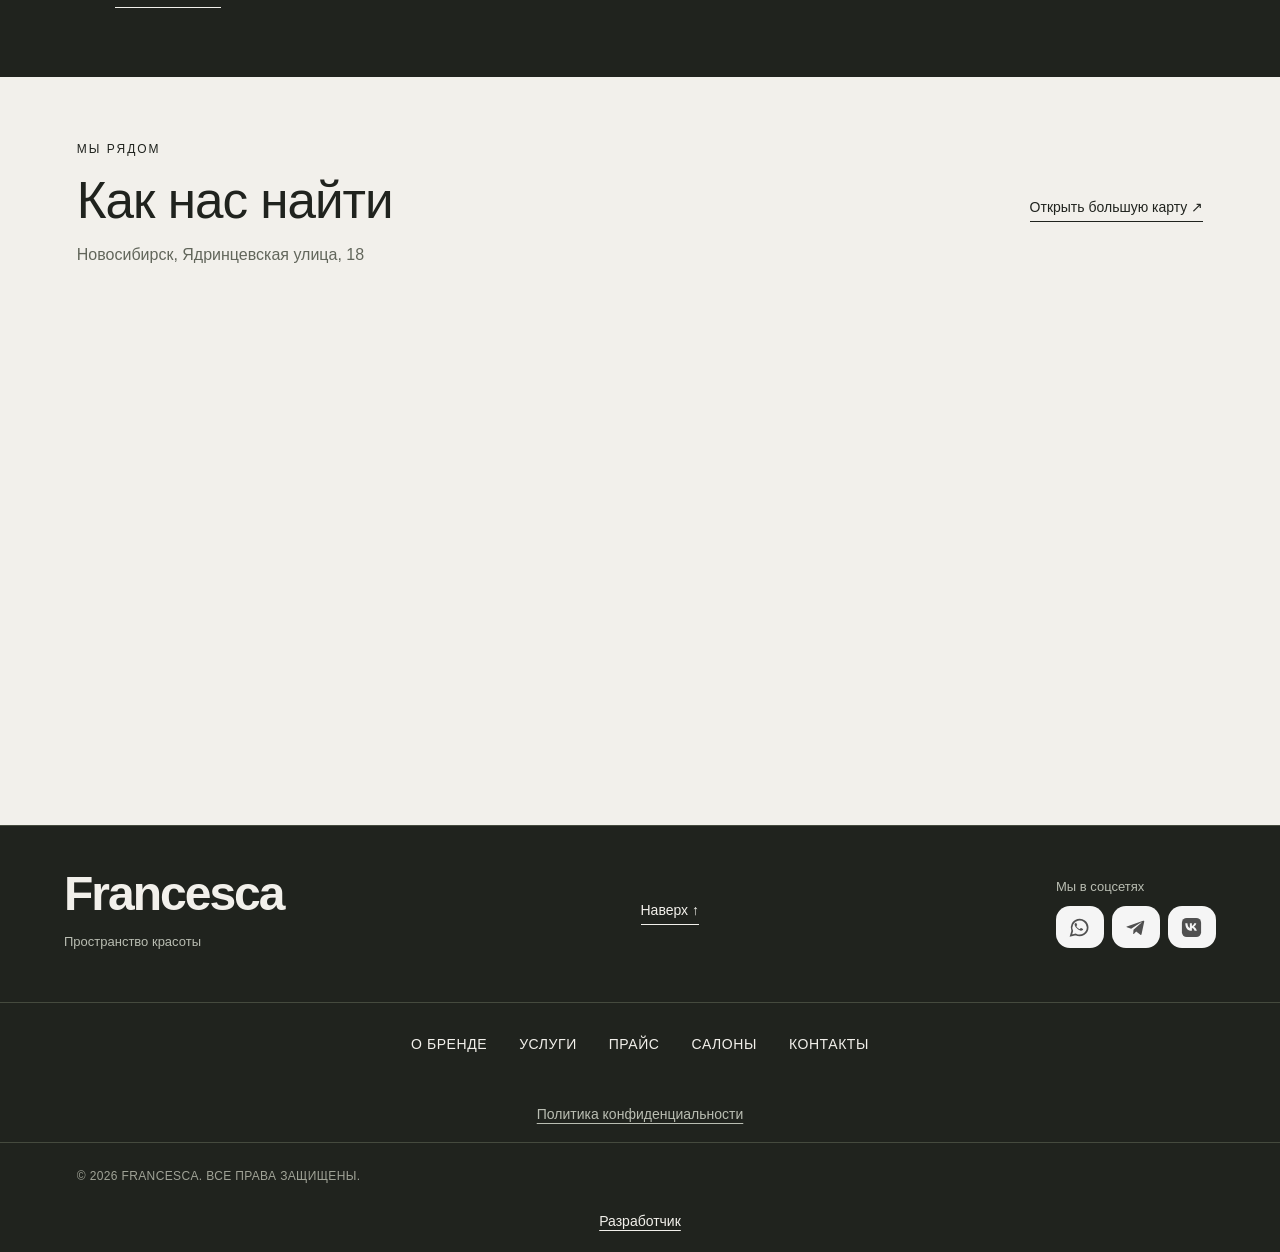
==== commit cf19977c: "Добавлены английский, русский и испанский языки" ====
--- a/index.html
+++ b/index.html
@@ -1,4 +1,4 @@
-<!doctype html><html lang="ru"><head><meta charset="utf-8"><meta name="viewport" content="width=device-width,initial-scale=1"><title>Francesca — Пространство красоты в Новосибирске</title><meta name="description" content="Студия красоты Francesca: макияж, волосы, ногти, уход за лицом и телом. Новосибирск, Ядринцевская, 18."><style>
+<!doctype html><html lang="en"><head><meta charset="utf-8"><meta name="viewport" content="width=device-width,initial-scale=1"><title>Francesca — Пространство красоты в Новосибирске</title><meta name="description" content="Студия красоты Francesca: макияж, волосы, ногти, уход за лицом и телом. Новосибирск, Ядринцевская, 18."><style>
 :root{--bg:#f2f0eb;--ink:#20231e;--line:#cfcec6;--accent:#b2c29b}*{box-sizing:border-box}html{scroll-behavior:smooth}body{margin:0;background:var(--bg);color:var(--ink);font:16px Arial,sans-serif}a{color:inherit;text-decoration:none}header{display:flex;align-items:center;justify-content:space-between;padding:25px 5%;border-bottom:1px solid var(--line)}.logo{font-size:48px;font-weight:800;letter-spacing:-4px}.brand-note{font-size:12px;letter-spacing:2px;margin-left:25px}.toplink{font-size:14px;border-bottom:1px solid;padding-bottom:6px}main{max-width:1500px;margin:auto;padding:0 5%}.hero{padding:65px 0 50px}.eyebrow{text-transform:uppercase;font-size:12px;letter-spacing:2px}.hero-row{display:flex;align-items:flex-end;justify-content:space-between;gap:30px}h1{font-size:clamp(90px,14vw,190px);line-height:1;margin:22px 0 0;font-weight:400;letter-spacing:-.075em}.intro{max-width:325px;line-height:1.6;margin-bottom:12px;color:#62665b}.ribbon{overflow:hidden;background:var(--ink);color:var(--bg);padding:18px 0;white-space:nowrap;font-size:13px;letter-spacing:3px}.ribbon-track{display:flex;width:max-content;animation:marquee 30s linear infinite;will-change:transform}.ribbon span{display:block;flex-shrink:0;padding-right:2em} @keyframes marquee{from{transform:translateX(0)}to{transform:translateX(-50%)}} @media(prefers-reduced-motion:reduce){.ribbon-track{animation:none}}.content{display:grid;grid-template-columns:250px 1fr;gap:65px;padding:50px 0 90px}aside{align-self:start;position:sticky;top:25px}.section-label{font-size:12px;letter-spacing:2px;margin-bottom:25px;color:#6f7467}nav{display:grid;gap:6px}nav a{padding:14px 10px;border-bottom:1px solid var(--line);font-size:14px;display:flex;gap:13px}nav a:hover{background:#e0e4d6}nav small{color:#818677}aside p{font-size:13px;line-height:1.6;color:#74776d;margin-top:35px}.search{display:flex;align-items:center;border-bottom:1px solid var(--ink);gap:15px;padding:5px 0 17px;margin-bottom:40px}.search input{font:inherit;background:none;border:0;outline:none;width:100%;color:var(--ink)}.search:focus-within{outline:2px solid #718357;outline-offset:6px}.clear{background:none;border:0;font-size:22px;cursor:pointer;padding:0 8px}.group{scroll-margin-top:25px;border-bottom:1px solid var(--ink)}summary{list-style:none;cursor:pointer;padding:28px 0;display:flex;align-items:center;gap:24px}summary::-webkit-details-marker{display:none}.number{font-size:13px;color:#747a69}.group-title{flex:1}.group-title small{display:block;font-size:12px;letter-spacing:.04em;color:#717669;margin-bottom:9px}h2{font-weight:400;font-size:clamp(24px,3vw,36px);letter-spacing:-1px;margin:0}.plus{font-size:29px;font-weight:300}.group[open] .plus{transform:rotate(45deg)}.rows{padding:0 0 25px 42px}.row{display:flex;justify-content:space-between;gap:20px;padding:19px 0;border-top:1px solid var(--line);line-height:1.4}.price{white-space:nowrap;color:#666d5d;font-size:14px}.note{font-size:13px;color:#787d70;line-height:1.6;padding-top:25px}.empty{padding:30px 0;color:#6f7467}footer{background:var(--ink);color:var(--bg);padding:40px 5%;display:flex;align-items:center;justify-content:space-between;gap:20px}footer p{font-size:13px;color:#b9bdb2}.footer-brand{font-size:65px;letter-spacing:-5px;font-weight:bold}button,a,summary{-webkit-tap-highlight-color:transparent}a:focus-visible,summary:focus-visible,button:focus-visible{outline:2px solid #718357;outline-offset:5px}@media(max-width:760px){header{padding:20px 6%}.brand-note{display:none}.hero{padding:42px 0 30px}.hero-row{display:block}.intro{margin-top:25px}.content{display:block;padding-top:28px}aside{position:static;margin-bottom:28px}nav{display:flex;overflow-x:auto;gap:10px;padding-bottom:10px}nav a{white-space:nowrap;border:1px solid var(--line);padding:12px}.section-label,aside p{display:none}.rows{padding-left:0}summary{gap:15px}.row{font-size:15px}.price{font-size:12px}footer{align-items:flex-start}.ribbon{font-size:12px}.toplink{font-size:13px}}
 .booking{display:inline-flex;align-items:center;justify-content:center;background:#253e2c;color:#fff;padding:15px 22px;font-size:15px;border-radius:3px;line-height:1.3;text-align:center;transition:background .2s}.booking:hover{background:#365b40}.booking-bottom{margin-top:22px}.header-actions{display:flex;align-items:center;gap:24px}@media(max-width:760px){.header-actions{gap:10px}.header-actions .toplink{display:none}.booking{font-size:14px;padding:13px 16px}} .location{border-top:1px solid var(--line);padding:45px 0 55px;display:flex;justify-content:space-between;align-items:center;gap:25px}.location h2{margin:14px 0}.location p{line-height:1.6;margin:0;color:#62665b}.location a{white-space:nowrap}@media(max-width:760px){.location{align-items:flex-start;flex-direction:column;padding:30px 0 40px}} .socials{display:flex;flex-direction:column;gap:12px}.socials-label{font-size:13px;color:#b9bdb2}.telegram-link{display:inline-flex;align-items:center;gap:10px;font-size:15px}.telegram-link svg{width:38px;height:38px;flex-shrink:0}.telegram-link:hover{color:#8bd0f5}@media(max-width:760px){footer{flex-wrap:wrap}.socials{order:3;flex-basis:100%;padding-top:20px;border-top:1px solid #4b5046}} .service-detail{display:block;padding:0}.service-detail>summary{padding:21px 0;gap:15px;font-size:16px}.service-name{flex:1}.service-toggle{font-size:24px;transition:transform .2s}.service-detail[open]>summary .service-toggle{transform:rotate(45deg)}.service-copy{color:#62665b;font-size:15px;line-height:1.7;padding:0 15px 24px 0}.service-copy ul{padding-left:20px}.service-copy .draft{font-size:13px}.beauty-layout{display:grid;grid-template-columns:minmax(0,1.2fr) minmax(200px,.8fr);gap:30px;padding-bottom:25px;align-items:start}.beauty-layout .rows{padding-left:0}.beauty-photo{margin:0}.beauty-photo img{display:block;width:100%;aspect-ratio:3/4;object-fit:cover}.beauty-photo figcaption{font-size:12px;color:#74776d;margin-top:10px}.content{grid-template-columns:200px minmax(0,1fr);gap:35px}@media(max-width:1050px){.beauty-layout{grid-template-columns:1fr}.beauty-photo{grid-row:1}.beauty-photo img{max-height:400px;object-position:center 35%}}@media(max-width:760px){.content{display:block}.service-detail>summary{font-size:15px;gap:10px}}.beauty-photo img{width:100%;height:auto;aspect-ratio:4/5;max-height:590px;object-fit:cover;object-position:center 30%}@media(max-width:1050px){.beauty-photo{width:min(100%,440px);justify-self:center}.beauty-photo img{height:auto;max-height:440px;aspect-ratio:4/5}}@media(max-width:760px){.beauty-photo{width:min(100%,360px)}.beauty-photo img{max-height:400px}} .beauty-photo img{transition:transform .55s ease,box-shadow .55s ease;transform-origin:center}@media(hover:hover) and (pointer:fine){.beauty-photo img:hover{box-shadow:0 18px 35px rgba(32,35,30,.16)}}@media(prefers-reduced-motion:reduce){.beauty-photo img{transition:none}.beauty-photo img:hover{transform:none}} .photo-tilt-surface{perspective:950px}.photo-tilt-surface img{transform:rotateX(var(--photo-x,0deg)) rotateY(var(--photo-y,0deg));transition:transform .4s ease-out,box-shadow .4s ease-out;backface-visibility:hidden}.photo-tilt-surface.is-tracking img{transition:transform .12s ease-out,box-shadow .4s ease-out}@media(prefers-reduced-motion:reduce){.photo-tilt-surface img{transform:none!important;transition:none!important}}.makeup-section-heading{display:flex;align-items:center;gap:24px;padding:28px 0}@media(max-width:760px){.makeup-section-heading{gap:15px}} 
 .site-header{position:sticky;top:0;z-index:100;background:rgba(242,240,235,.96);backdrop-filter:blur(14px);min-height:88px;padding:16px 5%;gap:25px;box-shadow:0 2px 15px #20231e08}.site-header .logo{font-size:42px}.site-nav{display:flex;align-items:center;justify-content:center;gap:28px;padding:0;overflow:visible}.site-nav a{display:block;white-space:nowrap;padding:10px 0;border:0;border-bottom:1px solid transparent;font-size:14px;font-weight:600;text-transform:uppercase;letter-spacing:.04em}.site-nav a:hover{background:none;border-bottom-color:var(--ink)}.site-nav a[aria-current=page]{border-bottom-color:var(--ink)}.site-header .booking{font-size:13px;padding:13px 18px;white-space:nowrap}aside{top:110px}.group{scroll-margin-top:110px}html{scroll-padding-top:110px}.page-main{min-height:70vh;padding-top:60px;padding-bottom:80px}.page-main h1{font-size:clamp(56px,8vw,110px);letter-spacing:-.055em;margin:22px 0 38px}.page-main p{line-height:1.75}.page-lead{max-width:650px;color:#62665b;font-size:19px}.brand-layout{display:grid;grid-template-columns:1.15fr 1fr;gap:70px;align-items:center}.brand-layout img{width:100%;max-height:570px;object-fit:cover;aspect-ratio:4/5}.page-actions{display:flex;gap:25px;align-items:center;margin-top:30px;flex-wrap:wrap}.service-grid{display:grid;grid-template-columns:repeat(3,1fr);gap:35px;margin-top:40px}.service-card img{width:100%;aspect-ratio:4/5;object-fit:cover;max-height:350px}.service-card h2{font-size:26px;margin:20px 0 10px}.service-card p{color:#62665b}.service-card .toplink{display:inline-block;margin:8px 0 20px}.address-panel{padding:35px 0;border-top:1px solid var(--line);border-bottom:1px solid var(--line);margin:30px 0;max-width:850px}.contact-list{max-width:850px}.contact-item{padding:25px 0;border-bottom:1px solid var(--line);display:flex;justify-content:space-between;gap:20px;align-items:center}.contact-item h2{font-size:25px}.contact-item p{margin:8px 0 0;color:#62665b}@media(max-width:1050px){.site-nav{gap:16px}.site-header{gap:15px}.site-header .booking{max-width:155px;white-space:normal}.service-grid{grid-template-columns:repeat(2,1fr)}}@media(max-width:760px){.site-header{flex-wrap:wrap;padding:12px 6%;gap:8px;min-height:120px}.site-header .logo{font-size:36px}.site-header .booking{margin-left:auto;max-width:none}.site-nav{order:3;flex-basis:100%;justify-content:flex-start;overflow-x:auto;gap:23px;padding:4px 0;flex-wrap:nowrap}.site-nav a{font-size:12px;white-space:nowrap;padding:8px 0}.brand-layout{grid-template-columns:1fr;gap:30px}.brand-layout img{max-height:420px}.service-grid{grid-template-columns:1fr}.page-main{padding-top:35px}.contact-item{align-items:flex-start;flex-direction:column}.group{scroll-margin-top:145px}html{scroll-padding-top:145px}}
@@ -6,9 +6,9 @@
 body.home{background:#f2f0eb}.home .site-header{position:fixed;left:0;right:0;background:transparent;color:white;box-shadow:none;border-color:transparent;backdrop-filter:none;transition:background .3s,color .3s}.home .site-header.scrolled{background:rgba(242,240,235,.97);color:#20231e;backdrop-filter:blur(14px);border-bottom:1px solid #cfcec6}.home .site-header .booking{background:#fff;color:#20231e}.home .site-nav a:hover{border-color:currentColor}.home-hero{position:relative;min-height:780px;min-height:100svh;background:#080807;color:white;display:flex;align-items:center;overflow:hidden}.hero-art{position:absolute;inset:0;width:100%;height:100%;object-fit:cover;animation:bloom 18s ease-in-out infinite alternate}.home-hero:after{content:'';position:absolute;inset:0;background:linear-gradient(90deg,rgba(0,0,0,.35),transparent 85%),linear-gradient(0deg,rgba(0,0,0,.4),transparent 65%)}.home-hero-copy{position:relative;z-index:1;width:100%;max-width:1500px;margin:auto;padding:160px 9% 110px}.home-hero h1{font-size:clamp(52px,6.6vw,100px);font-weight:400;line-height:.98;letter-spacing:-.055em;margin:25px 0;max-width:800px}.home-hero p{font-size:16px;line-height:1.7;max-width:360px;color:#e4e0d9}.home-hero .booking{margin-top:18px;background:#ffffff13;border:1px solid #ffffff66;color:#fff}.scroll-hint{position:absolute;bottom:35px;left:9%;z-index:2;font-size:12px;letter-spacing:2px}.home-ticker{background:#0d0e0b;color:#f2f0eb;padding:18px 0;overflow:hidden;white-space:nowrap;letter-spacing:3px;font-size:15px}.home-ticker-track{display:flex;width:max-content;animation:marquee 35s linear infinite}.home-ticker-track span{padding-right:30px}.brand-statement{text-align:center;padding:110px 6% 90px}.brand-word{font-size:clamp(110px,25vw,360px);line-height:1.1;letter-spacing:-.075em;font-weight:400;margin:15px 0}.brand-statement p{font-size:13px;letter-spacing:3px;text-transform:uppercase;color:#787d70}.home-about{max-width:1250px;margin:0 auto;padding:0 6% 110px;display:grid;grid-template-columns:1fr 1fr;gap:80px;align-items:center}.home-about img{width:100%;aspect-ratio:4/5;object-fit:cover;max-height:550px}.home-about h2,.home-services h2,.home-visit h2{font-size:clamp(36px,4.3vw,60px);font-weight:400;line-height:1.1;letter-spacing:-2px}.home-about p{line-height:1.8;color:#62665b}.home-about .toplink{display:inline-block;margin-top:22px}.home-services{padding:70px 6% 90px;border-top:1px solid #cfcec6;max-width:1500px;margin:auto}.home-section-top{display:flex;justify-content:space-between;align-items:end;gap:30px;margin-bottom:40px}.home-service-strip{display:flex;gap:22px;overflow-x:auto;padding:0 0 25px;scroll-snap-type:x mandatory}.home-service-card{flex:0 0 285px;scroll-snap-align:start}.home-service-card img{width:100%;aspect-ratio:4/5;object-fit:cover;transition:transform .4s}.home-service-card:hover img{transform:translateY(-5px)}.home-service-card h3{font-size:24px;font-weight:400;letter-spacing:-.6px;margin:18px 0 10px}.home-service-card p{font-size:14px;line-height:1.6;color:#62665b}.home-service-card .toplink{display:inline-block;margin-top:10px}.home-visit{background:#20231e;color:#f2f0eb;padding:75px 9%;display:flex;justify-content:space-between;gap:40px;align-items:center}.home-visit p{line-height:1.7;color:#c7cbbf}.home-visit .booking{background:#f2f0eb;color:#20231e}.home footer{border-top:1px solid #454a3e}@keyframes bloom{from{transform:scale(1)}to{transform:scale(1.06)}}@media(max-width:760px){.home-hero-copy{padding:180px 7% 110px}.home-hero h1{font-size:56px}.hero-art{object-position:60% center}.home-about{grid-template-columns:1fr;gap:35px;padding-bottom:65px}.brand-statement{padding:65px 6%}.home-section-top{display:block}.home-section-top>a{display:inline-block;margin-top:20px}.home-visit{display:block}.home-visit .booking{margin-top:15px}.home .site-header{background:#11110ecc}.home-service-card{flex-basis:260px}}@media(prefers-reduced-motion:reduce){.hero-art,.home-ticker-track{animation:none}.home-service-card:hover img{transform:none}}
 .salon-map{background:#f2f0eb;padding:65px 6%}.map-heading{display:flex;justify-content:space-between;align-items:center;gap:25px;margin-bottom:30px}.map-heading h2{font-size:clamp(32px,4vw,52px);margin:15px 0}.map-heading p{color:#62665b}.salon-map iframe{width:100%;height:450px}@media(max-width:760px){.salon-map{padding:40px 6%}.map-heading{display:block}.map-heading .toplink{display:inline-block;margin-top:10px}.salon-map iframe{height:350px}} .developer-credit{background:#20231e;color:#b9bdb2;border-top:1px solid #454a3e;padding:20px 6%;text-align:center;font-size:14px;line-height:1.6}.developer-credit a{color:#f2f0eb;text-decoration:underline;text-underline-offset:4px}.developer-credit a:hover{color:#8bd0f5}.site-header .logo{font-size:32px;letter-spacing:-1.5px;font-weight:600}.footer-brand{font-size:48px;letter-spacing:-2px}.brand-word{font-size:clamp(60px,16vw,230px);letter-spacing:-.065em}.home .site-header .logo{font-size:32px}@media(max-width:1050px){.site-nav{gap:16px}.site-header{gap:15px;padding-left:3%;padding-right:3%}.site-header .logo,.home .site-header .logo{font-size:27px}}@media(max-width:760px){.site-header .logo,.home .site-header .logo{font-size:30px}.brand-word{font-size:16vw}.footer-brand{font-size:42px}}
 .francesca-loader{position:fixed;inset:0;z-index:10000;background:#050505;color:#f5f4ef;display:grid;place-items:center;transition:opacity .65s ease,visibility .65s;pointer-events:all}.francesca-loader.is-ready{opacity:0;visibility:hidden;pointer-events:none}.loader-frame{width:min(360px,78vw);height:min(510px,73svh);border:1px solid #777;display:flex;flex-direction:column;align-items:center;justify-content:center;position:relative}.loader-name{font:400 clamp(25px,6vw,37px) Georgia,serif;letter-spacing:3px}.loader-label{font:12px Arial,sans-serif;letter-spacing:5px;color:#999;margin-top:16px}.loader-line{width:70px;height:1px;background:#292929;overflow:hidden;margin-top:38px}.loader-line:after{content:'';display:block;width:40%;height:100%;background:#eee;animation:loading-line 1.1s ease-in-out infinite}.loader-frame:after{content:'';position:absolute;inset:-1px;border:1px solid #ddd;animation:frame-glow 2s ease-in-out infinite;pointer-events:none}@keyframes loading-line{from{transform:translateX(-110%)}to{transform:translateX(360%)}}@keyframes frame-glow{50%{opacity:.2}}.home .hero-art{animation:living-flower 18s ease-in-out infinite alternate;transform-origin:58% 45%;filter:url(#flower-flow);will-change:transform}@keyframes living-flower{0%{transform:scale(1.04) rotate(-1deg)}50%{transform:scale(1.09) rotate(.5deg) translateY(-.6%)}100%{transform:scale(1.055) rotate(1.1deg) translateX(-.5%)}}@media(prefers-reduced-motion:reduce){.home .hero-art{animation:none;filter:none;transform:scale(1.04)}.loader-line:after,.loader-frame:after{animation:none}.francesca-loader{transition:none}}
-.footer-nav{display:flex;justify-content:center;align-items:center;flex-wrap:wrap;gap:18px 32px;background:#20231e;color:#f2f0eb;padding:25px 6%;border-top:1px solid #454a3e}.footer-nav a{display:block;padding:8px 0;border:0;border-bottom:1px solid transparent;font-size:14px;letter-spacing:.04em;text-transform:uppercase}.footer-nav a:hover,.footer-nav a[aria-current="page"]{background:none;border-bottom-color:currentColor}@media(max-width:760px){.footer-nav{gap:12px 22px;overflow:visible}.footer-nav a{font-size:13px;padding:8px 0}}.copyright{background:#20231e;color:#a0a397;border-top:1px solid #454a3e;padding:24px 6%;font-size:12px;line-height:1.6;letter-spacing:.03em}.copyright+.developer-credit{border-top:0;padding-top:0}@media(max-width:760px){.copyright{text-align:center}}.social-links{display:flex;flex-wrap:wrap;gap:14px 22px}.social-link{display:inline-flex;align-items:center;gap:9px;font-size:14px}.social-link:hover{color:#8bd0f5}.social-icon{display:inline-flex;align-items:center;justify-content:center;width:32px;height:32px;border-radius:50%;color:white;font-size:18px}.telegram-icon{background:#229ed9}.whatsapp-icon{background:#21834b}.vk-icon{background:#0077ff;font-size:13px;font-weight:bold}footer{flex-wrap:wrap}.social-links{gap:8px}.social-links .social-link{display:inline-flex;align-items:center;justify-content:center;width:48px;height:42px;border-radius:14px;background:#f5f5f5;color:#505050;padding:0;transition:background .2s,transform .2s}.social-links .social-link:hover{background:#e3e3e3;color:#252525;transform:translateY(-2px)}.social-link svg{display:block;flex-shrink:0}@media(prefers-reduced-motion:reduce){.social-links .social-link{transition:none}.social-links .social-link:hover{transform:none}}.privacy-footer-link{background:#20231e;color:#b9bdb2;padding:20px 6%;text-align:center;font-size:14px}.privacy-footer-link a{text-decoration:underline;text-underline-offset:4px}.privacy-footer-link a:hover{color:#fff}</style></head><body class="home"><script>document.body.insertAdjacentHTML("afterbegin","<div class=\"francesca-loader\" role=\"status\" aria-live=\"polite\" aria-label=\"Francesca \u2014 \u0437\u0430\u0433\u0440\u0443\u0437\u043a\u0430\"><div class=\"loader-frame\"><div class=\"loader-name\">Francesca</div><div class=\"loader-line\" aria-hidden=\"true\"></div><div class=\"loader-label\">\u0417\u0410\u0413\u0420\u0423\u0417\u041a\u0410</div></div></div>");</script><svg width="0" height="0" aria-hidden="true" style="position:absolute;pointer-events:none"><defs><filter id="flower-flow" x="-5%" y="-5%" width="110%" height="110%" color-interpolation-filters="sRGB"><feTurbulence type="fractalNoise" baseFrequency="0.004 0.007" numOctaves="1" seed="9" result="noise"><animate attributeName="baseFrequency" values="0.004 0.007;0.005 0.006;0.004 0.007" dur="20s" repeatCount="indefinite"/></feTurbulence><feDisplacementMap in="SourceGraphic" in2="noise" scale="12" xChannelSelector="R" yChannelSelector="G"><animate attributeName="scale" values="9;19;9" dur="14s" repeatCount="indefinite"/></feDisplacementMap></filter></defs></svg><header class="site-header"><a href="index.html" class="logo" aria-label="Francesca — главная страница">Francesca</a><nav class="site-nav" aria-label="Основная навигация"><a href="about.html">О бренде</a><a href="services.html">Услуги</a><a href="maks.html">Прайс</a><a href="salons.html">Салоны</a><a href="contacts.html">Контакты</a></nav><a class="booking" href="https://wa.me/79134507711?text=%D0%97%D0%B4%D1%80%D0%B0%D0%B2%D1%81%D1%82%D0%B2%D1%83%D0%B9%D1%82%D0%B5%21%20%D0%A5%D0%BE%D1%87%D1%83%20%D0%B7%D0%B0%D0%BF%D0%B8%D1%81%D0%B0%D1%82%D1%8C%D1%81%D1%8F%20%D0%B2%20maks." target="_blank" rel="noopener noreferrer">Записаться в WhatsApp ↗</a></header><section class="home-hero"><img class="hero-art" src="home-hero.png" alt="Скульптурный цветок с нежными светлыми лепестками"><div class="home-hero-copy"><div class="eyebrow">Francesca · Пространство красоты</div><h1>Красота,<br>в которой<br>вы — главное.</h1><p>От естественного образа до особого события. Найдите время для себя в студии Francesca.</p><a class="booking" href="https://wa.me/79134507711?text=%D0%97%D0%B4%D1%80%D0%B0%D0%B2%D1%81%D1%82%D0%B2%D1%83%D0%B9%D1%82%D0%B5%21%20%D0%A5%D0%BE%D1%87%D1%83%20%D0%B7%D0%B0%D0%BF%D0%B8%D1%81%D0%B0%D1%82%D1%8C%D1%81%D1%8F%20%D0%B2%20maks." target="_blank" rel="noopener noreferrer">Записаться в WhatsApp ↗</a></div><a class="scroll-hint" href="#discover">ОТКРОЙТЕ Francesca ↓</a></section><div class="home-ticker"><div class="home-ticker-track"><span>Francesca · ПРОСТРАНСТВО КРАСОТЫ · НОВОСИБИРСК · ЯДРИНЦЕВСКАЯ, 18 · Francesca · ПРОСТРАНСТВО КРАСОТЫ · НОВОСИБИРСК · ЯДРИНЦЕВСКАЯ, 18 · </span><span aria-hidden="true">Francesca · ПРОСТРАНСТВО КРАСОТЫ · НОВОСИБИРСК · ЯДРИНЦЕВСКАЯ, 18 · Francesca · ПРОСТРАНСТВО КРАСОТЫ · НОВОСИБИРСК · ЯДРИНЦЕВСКАЯ, 18 · </span></div></div><section class="brand-statement" id="discover"><p>Ваше пространство красоты</p><div class="brand-word">Francesca</div><p>Внимание к вам. Красота в деталях.</p></section><section class="home-about"><img src="makeup.png" alt="Нежный дневной макияж" loading="lazy"><div><div class="eyebrow">О бренде</div><h2>Быть собой.<br>Чувствовать себя<br>прекрасно.</h2><p>Макияж, волосы, уход за лицом и телом — в одном пространстве на Ядринцевской улице, 18 в Новосибирске.</p><p>Выберите привычный уход или новый образ. Состав услуги и стоимость уточним вместе с вами перед записью.</p><a class="toplink" href="about.html">Больше о Francesca ↗</a></div></section><section class="home-services"><div class="home-section-top"><div><div class="eyebrow">Шесть направлений</div><h2>Красота начинается<br>с вашего желания.</h2></div><a class="toplink" href="services.html">Все услуги ↗</a></div><div class="home-service-strip"><article class="home-service-card"><a href="maks.html#group-0"><img src="makeup.png" alt="Макияж и брови" loading="lazy"><h3>Макияж и брови</h3></a><p>Естественные и выразительные образы.</p><a href="maks.html#group-0" class="toplink">Подробнее ↗</a></article><article class="home-service-card"><a href="maks.html#group-1"><img src="hair.png" alt="Парикмахерский зал" loading="lazy"><h3>Парикмахерский зал</h3></a><p>Стрижки, укладки и забота о волосах.</p><a href="maks.html#group-1" class="toplink">Подробнее ↗</a></article><article class="home-service-card"><a href="maks.html#group-2"><img src="nails.png" alt="Ногтевой сервис" loading="lazy"><h3>Ногтевой сервис</h3></a><p>Маникюр, педикюр и аккуратные детали.</p><a href="maks.html#group-2" class="toplink">Подробнее ↗</a></article><article class="home-service-card"><a href="maks.html#group-3"><img src="face.png" alt="Уход за лицом" loading="lazy"><h3>Уход за лицом</h3></a><p>Время для заботы о вашей коже.</p><a href="maks.html#group-3" class="toplink">Подробнее ↗</a></article><article class="home-service-card"><a href="maks.html#group-4"><img src="body.png" alt="Уход за телом" loading="lazy"><h3>Уход за телом</h3></a><p>Расслабление и спа-ритуалы.</p><a href="maks.html#group-4" class="toplink">Подробнее ↗</a></article><article class="home-service-card"><a href="maks.html#group-5"><img src="epilation.png" alt="Эпиляция" loading="lazy"><h3>Эпиляция</h3></a><p>Гладкость и деликатный уход.</p><a href="maks.html#group-5" class="toplink">Подробнее ↗</a></article></div></section><section class="home-visit"><div><div class="eyebrow">Ждём вас</div><h2>До встречи в Francesca.</h2><p>Новосибирск, Ядринцевская улица, 18</p><a class="toplink" href="salons.html">Как нас найти ↗</a></div><a class="booking" href="https://wa.me/79134507711?text=%D0%97%D0%B4%D1%80%D0%B0%D0%B2%D1%81%D1%82%D0%B2%D1%83%D0%B9%D1%82%D0%B5%21%20%D0%A5%D0%BE%D1%87%D1%83%20%D0%B7%D0%B0%D0%BF%D0%B8%D1%81%D0%B0%D1%82%D1%8C%D1%81%D1%8F%20%D0%B2%20maks." target="_blank" rel="noopener noreferrer">Записаться в WhatsApp ↗</a></section><section class="salon-map" aria-labelledby="salon-map-title"><div class="map-heading"><div><div class="eyebrow">Мы рядом</div><h2 id="salon-map-title">Как нас найти</h2><p>Новосибирск, Ядринцевская улица, 18</p></div><a class="toplink" href="https://yandex.ru/maps/org/francheska/235811837210/" target="_blank" rel="noopener noreferrer">Открыть большую карту ↗</a></div><iframe title="Карта: салон Francesca, Новосибирск, Ядринцевская улица, 18" src="https://yandex.ru/map-widget/v1/?text=%D0%9D%D0%BE%D0%B2%D0%BE%D1%81%D0%B8%D0%B1%D0%B8%D1%80%D1%81%D0%BA%2C%20%D0%AF%D0%B4%D1%80%D0%B8%D0%BD%D1%86%D0%B5%D0%B2%D1%81%D0%BA%D0%B0%D1%8F%2018&amp;z=16" width="100%" height="450" style="border:0;display:block" loading="lazy" referrerpolicy="no-referrer-when-downgrade" allowfullscreen></iframe></section><footer><div><a href="index.html" class="footer-brand" aria-label="Francesca — главная страница">Francesca</a><p>Пространство красоты</p></div><a href="#" class="toplink">Наверх ↑</a><div class="socials"><span class="socials-label">Мы в соцсетях</span><div class="social-links"><a class="social-link" href="https://wa.me/79134507711" target="_blank" rel="noopener noreferrer" aria-label="WhatsApp" title="WhatsApp"><svg width="23" height="23" viewBox="0 0 24 24" fill="currentColor" aria-hidden="true"><path d="M20.5 11.8a8.4 8.4 0 0 1-12.4 7.4L3 20.5l1.4-4.9A8.4 8.4 0 1 1 20.5 11.8Z" fill="none" stroke="currentColor" stroke-width="1.8"/><path d="M8 7.3c-.5 0-1.1.8-1.1 1.6 0 2.1 3.4 5.8 6.5 6.5.9.2 2.1-.5 2.3-1.2.1-.3.1-.6-.1-.7l-1.9-.9c-.2-.1-.4 0-.6.3l-.6.7c-.2.2-.4.2-.7 0-1.3-.6-2.3-1.5-2.9-2.7-.2-.3-.1-.4.1-.6l.5-.7c.1-.2.1-.4 0-.6l-.9-1.8c-.1-.2-.3-.2-.6-.2Z"/></svg></a><a class="social-link" href="https://t.me/francesca_salon" target="_blank" rel="noopener noreferrer" aria-label="Telegram" title="Telegram"><svg width="23" height="23" viewBox="0 0 24 24" fill="currentColor" aria-hidden="true"><path d="m3 11 17-6c.8-.3 1.3.2 1.1 1l-2.8 13c-.1.8-.6 1-1.2.6l-4.4-3.3-2.2 2.1c-.3.3-.5.5-.9.5l.3-4.5 8.2-7.4c.4-.3-.1-.5-.5-.2L7.5 13.2 3.1 11.8c-.8-.3-.8-.6-.1-.8Z"/></svg></a><a class="social-link" href="https://vk.ru/club230383355" target="_blank" rel="noopener noreferrer" aria-label="ВКонтакте" title="ВКонтакте"><svg width="23" height="23" viewBox="0 0 24 24" fill="currentColor" aria-hidden="true"><rect x="2" y="2" width="20" height="20" rx="5"/><path d="M5.5 7.5h2.2c.2 3.2 1.6 4.6 2.6 4.9V7.5h2.1v2.8c1-.1 2-1.4 2.4-2.8H17c-.3 1.7-1.7 3.1-2.6 3.7.9.5 2.6 1.8 3.2 4.2h-2.4c-.5-1.5-1.5-2.7-2.8-2.8v2.8h-.3c-4.5 0-6.3-3-6.6-7.9Z" fill="#f5f5f5"/></svg></a></div></div></footer><nav class="footer-nav" aria-label="Навигация внизу страницы"><a href="about.html">О бренде</a><a href="services.html">Услуги</a><a href="maks.html">Прайс</a><a href="salons.html">Салоны</a><a href="contacts.html">Контакты</a></nav><div class="privacy-footer-link"><a href="privacy.html">Политика конфиденциальности</a></div><div class="copyright">© 2026 FRANCESCA. ВСЕ ПРАВА ЗАЩИЩЕНЫ.</div><div class="developer-credit"><a href="https://t.me/maksim0_o" target="_blank" rel="noopener noreferrer" aria-label="Разработчик — открыть Telegram">Разработчик</a></div><script>const bar=document.querySelector(".site-header");function updateBar(){bar.classList.toggle("scrolled",window.scrollY>40)}window.addEventListener("scroll",updateBar,{passive:true});updateBar();</script><script>
+.footer-nav{display:flex;justify-content:center;align-items:center;flex-wrap:wrap;gap:18px 32px;background:#20231e;color:#f2f0eb;padding:25px 6%;border-top:1px solid #454a3e}.footer-nav a{display:block;padding:8px 0;border:0;border-bottom:1px solid transparent;font-size:14px;letter-spacing:.04em;text-transform:uppercase}.footer-nav a:hover,.footer-nav a[aria-current="page"]{background:none;border-bottom-color:currentColor}@media(max-width:760px){.footer-nav{gap:12px 22px;overflow:visible}.footer-nav a{font-size:13px;padding:8px 0}}.copyright{background:#20231e;color:#a0a397;border-top:1px solid #454a3e;padding:24px 6%;font-size:12px;line-height:1.6;letter-spacing:.03em}.copyright+.developer-credit{border-top:0;padding-top:0}@media(max-width:760px){.copyright{text-align:center}}.social-links{display:flex;flex-wrap:wrap;gap:14px 22px}.social-link{display:inline-flex;align-items:center;gap:9px;font-size:14px}.social-link:hover{color:#8bd0f5}.social-icon{display:inline-flex;align-items:center;justify-content:center;width:32px;height:32px;border-radius:50%;color:white;font-size:18px}.telegram-icon{background:#229ed9}.whatsapp-icon{background:#21834b}.vk-icon{background:#0077ff;font-size:13px;font-weight:bold}footer{flex-wrap:wrap}.social-links{gap:8px}.social-links .social-link{display:inline-flex;align-items:center;justify-content:center;width:48px;height:42px;border-radius:14px;background:#f5f5f5;color:#505050;padding:0;transition:background .2s,transform .2s}.social-links .social-link:hover{background:#e3e3e3;color:#252525;transform:translateY(-2px)}.social-link svg{display:block;flex-shrink:0}@media(prefers-reduced-motion:reduce){.social-links .social-link{transition:none}.social-links .social-link:hover{transform:none}}.privacy-footer-link{background:#20231e;color:#b9bdb2;padding:20px 6%;text-align:center;font-size:14px}.privacy-footer-link a{text-decoration:underline;text-underline-offset:4px}.privacy-footer-link a:hover{color:#fff}</style><link rel="stylesheet" href="language.css"></head><body class="home"><script>document.body.insertAdjacentHTML("afterbegin","<div class=\"francesca-loader\" role=\"status\" aria-live=\"polite\" aria-label=\"Francesca \u2014 \u0437\u0430\u0433\u0440\u0443\u0437\u043a\u0430\"><div class=\"loader-frame\"><div class=\"loader-name\">Francesca</div><div class=\"loader-line\" aria-hidden=\"true\"></div><div class=\"loader-label\">\u0417\u0410\u0413\u0420\u0423\u0417\u041a\u0410</div></div></div>");</script><svg width="0" height="0" aria-hidden="true" style="position:absolute;pointer-events:none"><defs><filter id="flower-flow" x="-5%" y="-5%" width="110%" height="110%" color-interpolation-filters="sRGB"><feTurbulence type="fractalNoise" baseFrequency="0.004 0.007" numOctaves="1" seed="9" result="noise"><animate attributeName="baseFrequency" values="0.004 0.007;0.005 0.006;0.004 0.007" dur="20s" repeatCount="indefinite"/></feTurbulence><feDisplacementMap in="SourceGraphic" in2="noise" scale="12" xChannelSelector="R" yChannelSelector="G"><animate attributeName="scale" values="9;19;9" dur="14s" repeatCount="indefinite"/></feDisplacementMap></filter></defs></svg><header class="site-header"><a href="index.html" class="logo" aria-label="Francesca — главная страница">Francesca</a><nav class="site-nav" aria-label="Основная навигация"><a href="about.html">О бренде</a><a href="services.html">Услуги</a><a href="maks.html">Прайс</a><a href="salons.html">Салоны</a><a href="contacts.html">Контакты</a><label class="language-switcher"><span class="language-switcher-label">Language</span><select class="language-select" aria-label="Language"><option value="en">English ★</option><option value="ru">Русский</option><option value="es">Español</option></select></label></nav><a class="booking" href="https://wa.me/79134507711?text=%D0%97%D0%B4%D1%80%D0%B0%D0%B2%D1%81%D1%82%D0%B2%D1%83%D0%B9%D1%82%D0%B5%21%20%D0%A5%D0%BE%D1%87%D1%83%20%D0%B7%D0%B0%D0%BF%D0%B8%D1%81%D0%B0%D1%82%D1%8C%D1%81%D1%8F%20%D0%B2%20maks." target="_blank" rel="noopener noreferrer">Записаться в WhatsApp ↗</a></header><section class="home-hero"><img class="hero-art" src="home-hero.png" alt="Скульптурный цветок с нежными светлыми лепестками"><div class="home-hero-copy"><div class="eyebrow">Francesca · Пространство красоты</div><h1>Красота,<br>в которой<br>вы — главное.</h1><p>От естественного образа до особого события. Найдите время для себя в студии Francesca.</p><a class="booking" href="https://wa.me/79134507711?text=%D0%97%D0%B4%D1%80%D0%B0%D0%B2%D1%81%D1%82%D0%B2%D1%83%D0%B9%D1%82%D0%B5%21%20%D0%A5%D0%BE%D1%87%D1%83%20%D0%B7%D0%B0%D0%BF%D0%B8%D1%81%D0%B0%D1%82%D1%8C%D1%81%D1%8F%20%D0%B2%20maks." target="_blank" rel="noopener noreferrer">Записаться в WhatsApp ↗</a></div><a class="scroll-hint" href="#discover">ОТКРОЙТЕ Francesca ↓</a></section><div class="home-ticker"><div class="home-ticker-track"><span>Francesca · ПРОСТРАНСТВО КРАСОТЫ · НОВОСИБИРСК · ЯДРИНЦЕВСКАЯ, 18 · Francesca · ПРОСТРАНСТВО КРАСОТЫ · НОВОСИБИРСК · ЯДРИНЦЕВСКАЯ, 18 · </span><span aria-hidden="true">Francesca · ПРОСТРАНСТВО КРАСОТЫ · НОВОСИБИРСК · ЯДРИНЦЕВСКАЯ, 18 · Francesca · ПРОСТРАНСТВО КРАСОТЫ · НОВОСИБИРСК · ЯДРИНЦЕВСКАЯ, 18 · </span></div></div><section class="brand-statement" id="discover"><p>Ваше пространство красоты</p><div class="brand-word">Francesca</div><p>Внимание к вам. Красота в деталях.</p></section><section class="home-about"><img src="makeup.png" alt="Нежный дневной макияж" loading="lazy"><div><div class="eyebrow">О бренде</div><h2>Быть собой.<br>Чувствовать себя<br>прекрасно.</h2><p>Макияж, волосы, уход за лицом и телом — в одном пространстве на Ядринцевской улице, 18 в Новосибирске.</p><p>Выберите привычный уход или новый образ. Состав услуги и стоимость уточним вместе с вами перед записью.</p><a class="toplink" href="about.html">Больше о Francesca ↗</a></div></section><section class="home-services"><div class="home-section-top"><div><div class="eyebrow">Шесть направлений</div><h2>Красота начинается<br>с вашего желания.</h2></div><a class="toplink" href="services.html">Все услуги ↗</a></div><div class="home-service-strip"><article class="home-service-card"><a href="maks.html#group-0"><img src="makeup.png" alt="Макияж и брови" loading="lazy"><h3>Макияж и брови</h3></a><p>Естественные и выразительные образы.</p><a href="maks.html#group-0" class="toplink">Подробнее ↗</a></article><article class="home-service-card"><a href="maks.html#group-1"><img src="hair.png" alt="Парикмахерский зал" loading="lazy"><h3>Парикмахерский зал</h3></a><p>Стрижки, укладки и забота о волосах.</p><a href="maks.html#group-1" class="toplink">Подробнее ↗</a></article><article class="home-service-card"><a href="maks.html#group-2"><img src="nails.png" alt="Ногтевой сервис" loading="lazy"><h3>Ногтевой сервис</h3></a><p>Маникюр, педикюр и аккуратные детали.</p><a href="maks.html#group-2" class="toplink">Подробнее ↗</a></article><article class="home-service-card"><a href="maks.html#group-3"><img src="face.png" alt="Уход за лицом" loading="lazy"><h3>Уход за лицом</h3></a><p>Время для заботы о вашей коже.</p><a href="maks.html#group-3" class="toplink">Подробнее ↗</a></article><article class="home-service-card"><a href="maks.html#group-4"><img src="body.png" alt="Уход за телом" loading="lazy"><h3>Уход за телом</h3></a><p>Расслабление и спа-ритуалы.</p><a href="maks.html#group-4" class="toplink">Подробнее ↗</a></article><article class="home-service-card"><a href="maks.html#group-5"><img src="epilation.png" alt="Эпиляция" loading="lazy"><h3>Эпиляция</h3></a><p>Гладкость и деликатный уход.</p><a href="maks.html#group-5" class="toplink">Подробнее ↗</a></article></div></section><section class="home-visit"><div><div class="eyebrow">Ждём вас</div><h2>До встречи в Francesca.</h2><p>Новосибирск, Ядринцевская улица, 18</p><a class="toplink" href="salons.html">Как нас найти ↗</a></div><a class="booking" href="https://wa.me/79134507711?text=%D0%97%D0%B4%D1%80%D0%B0%D0%B2%D1%81%D1%82%D0%B2%D1%83%D0%B9%D1%82%D0%B5%21%20%D0%A5%D0%BE%D1%87%D1%83%20%D0%B7%D0%B0%D0%BF%D0%B8%D1%81%D0%B0%D1%82%D1%8C%D1%81%D1%8F%20%D0%B2%20maks." target="_blank" rel="noopener noreferrer">Записаться в WhatsApp ↗</a></section><section class="salon-map" aria-labelledby="salon-map-title"><div class="map-heading"><div><div class="eyebrow">Мы рядом</div><h2 id="salon-map-title">Как нас найти</h2><p>Новосибирск, Ядринцевская улица, 18</p></div><a class="toplink" href="https://yandex.ru/maps/org/francheska/235811837210/" target="_blank" rel="noopener noreferrer">Открыть большую карту ↗</a></div><iframe title="Карта: салон Francesca, Новосибирск, Ядринцевская улица, 18" src="https://yandex.ru/map-widget/v1/?text=%D0%9D%D0%BE%D0%B2%D0%BE%D1%81%D0%B8%D0%B1%D0%B8%D1%80%D1%81%D0%BA%2C%20%D0%AF%D0%B4%D1%80%D0%B8%D0%BD%D1%86%D0%B5%D0%B2%D1%81%D0%BA%D0%B0%D1%8F%2018&amp;z=16" width="100%" height="450" style="border:0;display:block" loading="lazy" referrerpolicy="no-referrer-when-downgrade" allowfullscreen></iframe></section><footer><div><a href="index.html" class="footer-brand" aria-label="Francesca — главная страница">Francesca</a><p>Пространство красоты</p></div><a href="#" class="toplink">Наверх ↑</a><div class="socials"><span class="socials-label">Мы в соцсетях</span><div class="social-links"><a class="social-link" href="https://wa.me/79134507711" target="_blank" rel="noopener noreferrer" aria-label="WhatsApp" title="WhatsApp"><svg width="23" height="23" viewBox="0 0 24 24" fill="currentColor" aria-hidden="true"><path d="M20.5 11.8a8.4 8.4 0 0 1-12.4 7.4L3 20.5l1.4-4.9A8.4 8.4 0 1 1 20.5 11.8Z" fill="none" stroke="currentColor" stroke-width="1.8"/><path d="M8 7.3c-.5 0-1.1.8-1.1 1.6 0 2.1 3.4 5.8 6.5 6.5.9.2 2.1-.5 2.3-1.2.1-.3.1-.6-.1-.7l-1.9-.9c-.2-.1-.4 0-.6.3l-.6.7c-.2.2-.4.2-.7 0-1.3-.6-2.3-1.5-2.9-2.7-.2-.3-.1-.4.1-.6l.5-.7c.1-.2.1-.4 0-.6l-.9-1.8c-.1-.2-.3-.2-.6-.2Z"/></svg></a><a class="social-link" href="https://t.me/francesca_salon" target="_blank" rel="noopener noreferrer" aria-label="Telegram" title="Telegram"><svg width="23" height="23" viewBox="0 0 24 24" fill="currentColor" aria-hidden="true"><path d="m3 11 17-6c.8-.3 1.3.2 1.1 1l-2.8 13c-.1.8-.6 1-1.2.6l-4.4-3.3-2.2 2.1c-.3.3-.5.5-.9.5l.3-4.5 8.2-7.4c.4-.3-.1-.5-.5-.2L7.5 13.2 3.1 11.8c-.8-.3-.8-.6-.1-.8Z"/></svg></a><a class="social-link" href="https://vk.ru/club230383355" target="_blank" rel="noopener noreferrer" aria-label="ВКонтакте" title="ВКонтакте"><svg width="23" height="23" viewBox="0 0 24 24" fill="currentColor" aria-hidden="true"><rect x="2" y="2" width="20" height="20" rx="5"/><path d="M5.5 7.5h2.2c.2 3.2 1.6 4.6 2.6 4.9V7.5h2.1v2.8c1-.1 2-1.4 2.4-2.8H17c-.3 1.7-1.7 3.1-2.6 3.7.9.5 2.6 1.8 3.2 4.2h-2.4c-.5-1.5-1.5-2.7-2.8-2.8v2.8h-.3c-4.5 0-6.3-3-6.6-7.9Z" fill="#f5f5f5"/></svg></a></div></div></footer><nav class="footer-nav" aria-label="Навигация внизу страницы"><a href="about.html">О бренде</a><a href="services.html">Услуги</a><a href="maks.html">Прайс</a><a href="salons.html">Салоны</a><a href="contacts.html">Контакты</a></nav><div class="privacy-footer-link"><a href="privacy.html">Политика конфиденциальности</a></div><div class="copyright">© 2026 FRANCESCA. ВСЕ ПРАВА ЗАЩИЩЕНЫ.</div><div class="developer-credit"><a href="https://t.me/maksim0_o" target="_blank" rel="noopener noreferrer" aria-label="Разработчик — открыть Telegram">Разработчик</a></div><script>const bar=document.querySelector(".site-header");function updateBar(){bar.classList.toggle("scrolled",window.scrollY>40)}window.addEventListener("scroll",updateBar,{passive:true});updateBar();</script><script>
 (()=>{const loader=document.querySelector('.francesca-loader');const start=performance.now();let done=false;function finish(){if(done)return;done=true;setTimeout(()=>{loader.classList.add('is-ready');setTimeout(()=>loader.remove(),700)},Math.max(0,850-(performance.now()-start)))}const primary=document.querySelector('.hero-art')||document.querySelector('main img');if(primary&&!primary.complete){primary.addEventListener('load',finish,{once:true});primary.addEventListener('error',finish,{once:true})}else finish();setTimeout(finish,6000);window.addEventListener('pageshow',e=>{if(e.persisted)loader.remove()});})();
-</script></body></html>
+</script><script src="language.js"></script></body></html>
 
 
 
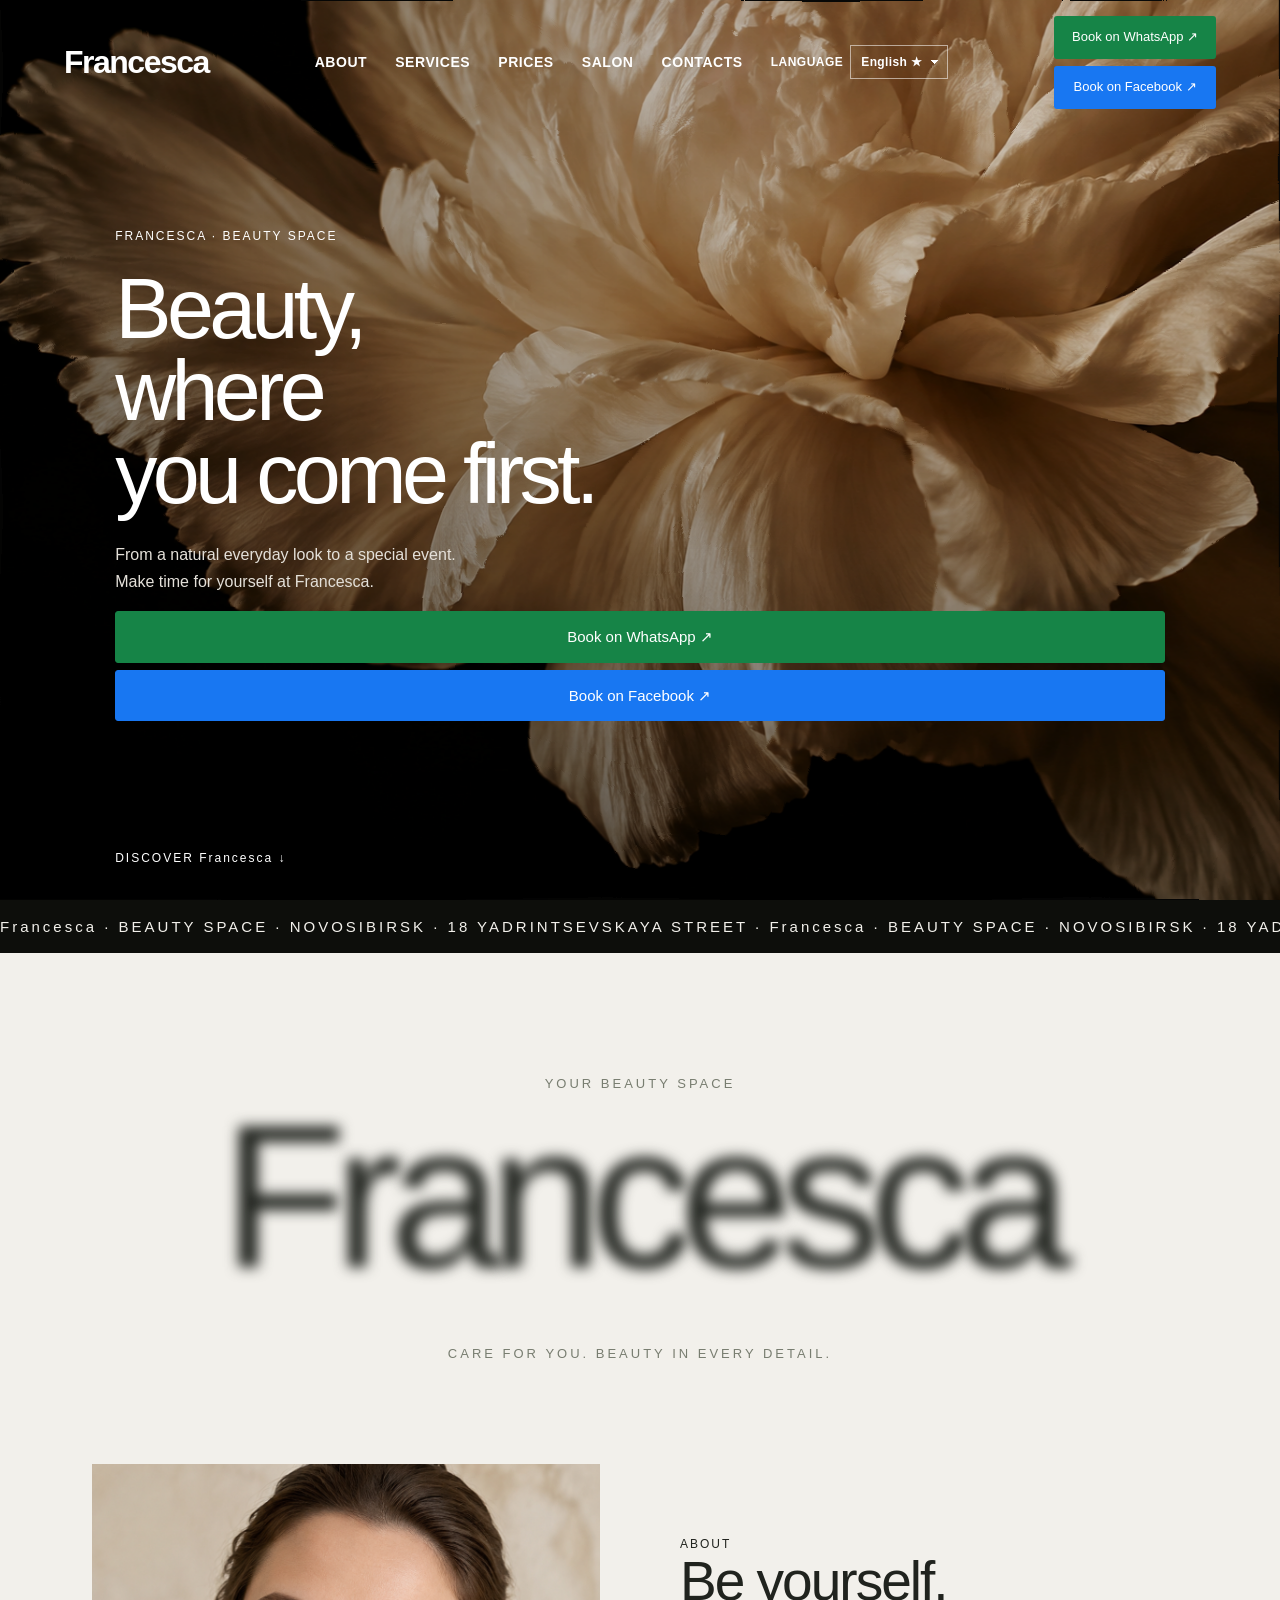
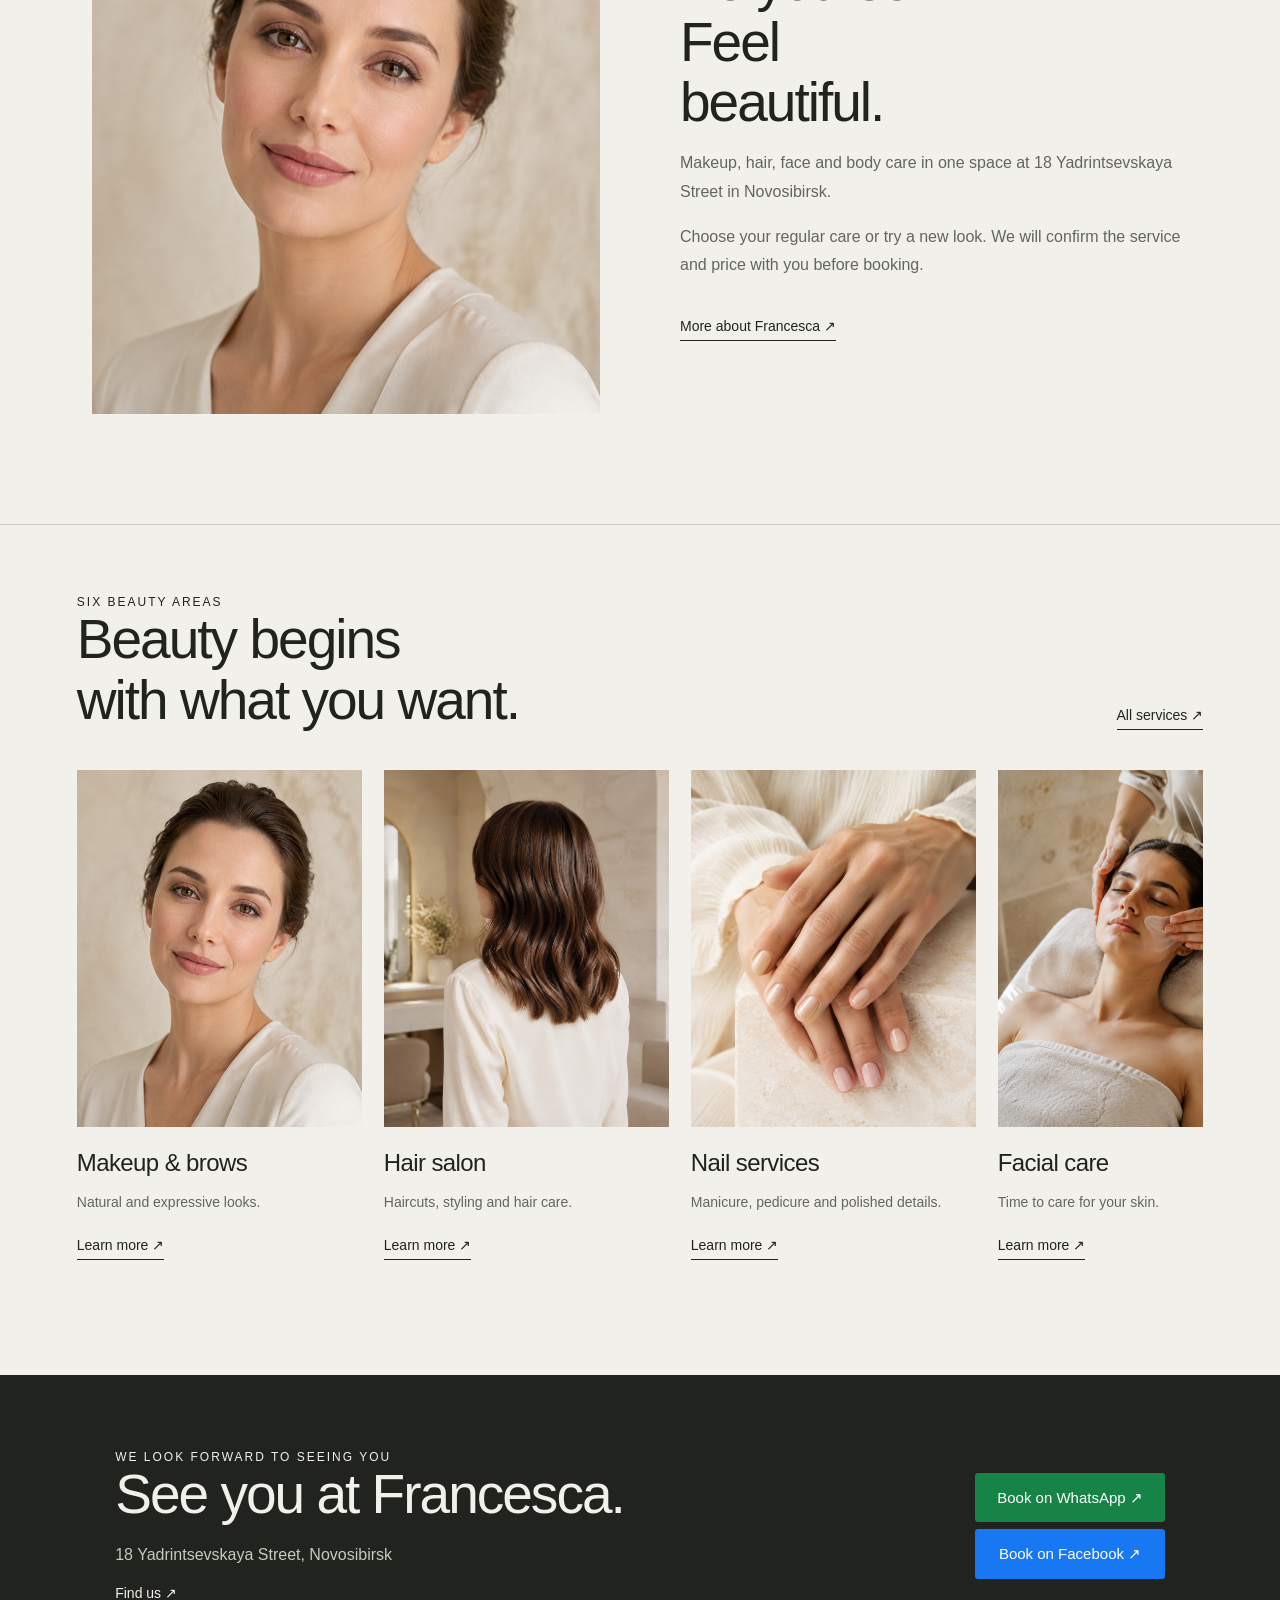
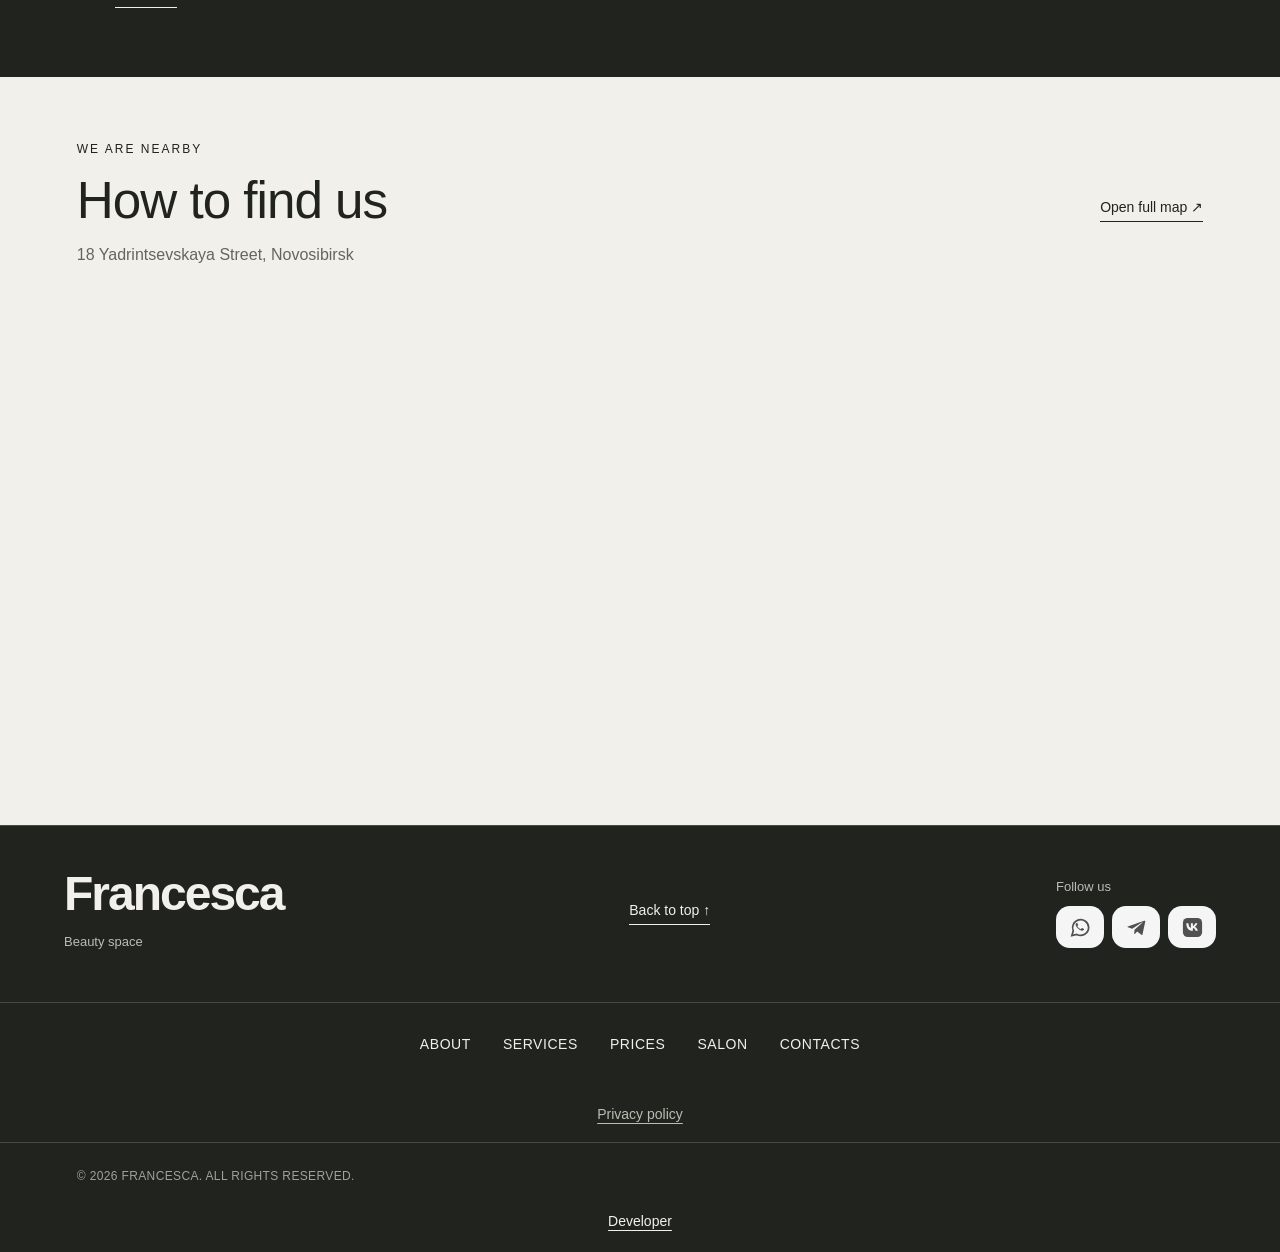
==== commit e69e8b2a: "Добавлена анимация надписи Francesca" ====
--- a/index.html
+++ b/index.html
@@ -6,9 +6,9 @@
 body.home{background:#f2f0eb}.home .site-header{position:fixed;left:0;right:0;background:transparent;color:white;box-shadow:none;border-color:transparent;backdrop-filter:none;transition:background .3s,color .3s}.home .site-header.scrolled{background:rgba(242,240,235,.97);color:#20231e;backdrop-filter:blur(14px);border-bottom:1px solid #cfcec6}.home .site-header .booking{background:#fff;color:#20231e}.home .site-nav a:hover{border-color:currentColor}.home-hero{position:relative;min-height:780px;min-height:100svh;background:#080807;color:white;display:flex;align-items:center;overflow:hidden}.hero-art{position:absolute;inset:0;width:100%;height:100%;object-fit:cover;animation:bloom 18s ease-in-out infinite alternate}.home-hero:after{content:'';position:absolute;inset:0;background:linear-gradient(90deg,rgba(0,0,0,.35),transparent 85%),linear-gradient(0deg,rgba(0,0,0,.4),transparent 65%)}.home-hero-copy{position:relative;z-index:1;width:100%;max-width:1500px;margin:auto;padding:160px 9% 110px}.home-hero h1{font-size:clamp(52px,6.6vw,100px);font-weight:400;line-height:.98;letter-spacing:-.055em;margin:25px 0;max-width:800px}.home-hero p{font-size:16px;line-height:1.7;max-width:360px;color:#e4e0d9}.home-hero .booking{margin-top:18px;background:#ffffff13;border:1px solid #ffffff66;color:#fff}.scroll-hint{position:absolute;bottom:35px;left:9%;z-index:2;font-size:12px;letter-spacing:2px}.home-ticker{background:#0d0e0b;color:#f2f0eb;padding:18px 0;overflow:hidden;white-space:nowrap;letter-spacing:3px;font-size:15px}.home-ticker-track{display:flex;width:max-content;animation:marquee 35s linear infinite}.home-ticker-track span{padding-right:30px}.brand-statement{text-align:center;padding:110px 6% 90px}.brand-word{font-size:clamp(110px,25vw,360px);line-height:1.1;letter-spacing:-.075em;font-weight:400;margin:15px 0}.brand-statement p{font-size:13px;letter-spacing:3px;text-transform:uppercase;color:#787d70}.home-about{max-width:1250px;margin:0 auto;padding:0 6% 110px;display:grid;grid-template-columns:1fr 1fr;gap:80px;align-items:center}.home-about img{width:100%;aspect-ratio:4/5;object-fit:cover;max-height:550px}.home-about h2,.home-services h2,.home-visit h2{font-size:clamp(36px,4.3vw,60px);font-weight:400;line-height:1.1;letter-spacing:-2px}.home-about p{line-height:1.8;color:#62665b}.home-about .toplink{display:inline-block;margin-top:22px}.home-services{padding:70px 6% 90px;border-top:1px solid #cfcec6;max-width:1500px;margin:auto}.home-section-top{display:flex;justify-content:space-between;align-items:end;gap:30px;margin-bottom:40px}.home-service-strip{display:flex;gap:22px;overflow-x:auto;padding:0 0 25px;scroll-snap-type:x mandatory}.home-service-card{flex:0 0 285px;scroll-snap-align:start}.home-service-card img{width:100%;aspect-ratio:4/5;object-fit:cover;transition:transform .4s}.home-service-card:hover img{transform:translateY(-5px)}.home-service-card h3{font-size:24px;font-weight:400;letter-spacing:-.6px;margin:18px 0 10px}.home-service-card p{font-size:14px;line-height:1.6;color:#62665b}.home-service-card .toplink{display:inline-block;margin-top:10px}.home-visit{background:#20231e;color:#f2f0eb;padding:75px 9%;display:flex;justify-content:space-between;gap:40px;align-items:center}.home-visit p{line-height:1.7;color:#c7cbbf}.home-visit .booking{background:#f2f0eb;color:#20231e}.home footer{border-top:1px solid #454a3e}@keyframes bloom{from{transform:scale(1)}to{transform:scale(1.06)}}@media(max-width:760px){.home-hero-copy{padding:180px 7% 110px}.home-hero h1{font-size:56px}.hero-art{object-position:60% center}.home-about{grid-template-columns:1fr;gap:35px;padding-bottom:65px}.brand-statement{padding:65px 6%}.home-section-top{display:block}.home-section-top>a{display:inline-block;margin-top:20px}.home-visit{display:block}.home-visit .booking{margin-top:15px}.home .site-header{background:#11110ecc}.home-service-card{flex-basis:260px}}@media(prefers-reduced-motion:reduce){.hero-art,.home-ticker-track{animation:none}.home-service-card:hover img{transform:none}}
 .salon-map{background:#f2f0eb;padding:65px 6%}.map-heading{display:flex;justify-content:space-between;align-items:center;gap:25px;margin-bottom:30px}.map-heading h2{font-size:clamp(32px,4vw,52px);margin:15px 0}.map-heading p{color:#62665b}.salon-map iframe{width:100%;height:450px}@media(max-width:760px){.salon-map{padding:40px 6%}.map-heading{display:block}.map-heading .toplink{display:inline-block;margin-top:10px}.salon-map iframe{height:350px}} .developer-credit{background:#20231e;color:#b9bdb2;border-top:1px solid #454a3e;padding:20px 6%;text-align:center;font-size:14px;line-height:1.6}.developer-credit a{color:#f2f0eb;text-decoration:underline;text-underline-offset:4px}.developer-credit a:hover{color:#8bd0f5}.site-header .logo{font-size:32px;letter-spacing:-1.5px;font-weight:600}.footer-brand{font-size:48px;letter-spacing:-2px}.brand-word{font-size:clamp(60px,16vw,230px);letter-spacing:-.065em}.home .site-header .logo{font-size:32px}@media(max-width:1050px){.site-nav{gap:16px}.site-header{gap:15px;padding-left:3%;padding-right:3%}.site-header .logo,.home .site-header .logo{font-size:27px}}@media(max-width:760px){.site-header .logo,.home .site-header .logo{font-size:30px}.brand-word{font-size:16vw}.footer-brand{font-size:42px}}
 .francesca-loader{position:fixed;inset:0;z-index:10000;background:#050505;color:#f5f4ef;display:grid;place-items:center;transition:opacity .65s ease,visibility .65s;pointer-events:all}.francesca-loader.is-ready{opacity:0;visibility:hidden;pointer-events:none}.loader-frame{width:min(360px,78vw);height:min(510px,73svh);border:1px solid #777;display:flex;flex-direction:column;align-items:center;justify-content:center;position:relative}.loader-name{font:400 clamp(25px,6vw,37px) Georgia,serif;letter-spacing:3px}.loader-label{font:12px Arial,sans-serif;letter-spacing:5px;color:#999;margin-top:16px}.loader-line{width:70px;height:1px;background:#292929;overflow:hidden;margin-top:38px}.loader-line:after{content:'';display:block;width:40%;height:100%;background:#eee;animation:loading-line 1.1s ease-in-out infinite}.loader-frame:after{content:'';position:absolute;inset:-1px;border:1px solid #ddd;animation:frame-glow 2s ease-in-out infinite;pointer-events:none}@keyframes loading-line{from{transform:translateX(-110%)}to{transform:translateX(360%)}}@keyframes frame-glow{50%{opacity:.2}}.home .hero-art{animation:living-flower 18s ease-in-out infinite alternate;transform-origin:58% 45%;filter:url(#flower-flow);will-change:transform}@keyframes living-flower{0%{transform:scale(1.04) rotate(-1deg)}50%{transform:scale(1.09) rotate(.5deg) translateY(-.6%)}100%{transform:scale(1.055) rotate(1.1deg) translateX(-.5%)}}@media(prefers-reduced-motion:reduce){.home .hero-art{animation:none;filter:none;transform:scale(1.04)}.loader-line:after,.loader-frame:after{animation:none}.francesca-loader{transition:none}}
-.footer-nav{display:flex;justify-content:center;align-items:center;flex-wrap:wrap;gap:18px 32px;background:#20231e;color:#f2f0eb;padding:25px 6%;border-top:1px solid #454a3e}.footer-nav a{display:block;padding:8px 0;border:0;border-bottom:1px solid transparent;font-size:14px;letter-spacing:.04em;text-transform:uppercase}.footer-nav a:hover,.footer-nav a[aria-current="page"]{background:none;border-bottom-color:currentColor}@media(max-width:760px){.footer-nav{gap:12px 22px;overflow:visible}.footer-nav a{font-size:13px;padding:8px 0}}.copyright{background:#20231e;color:#a0a397;border-top:1px solid #454a3e;padding:24px 6%;font-size:12px;line-height:1.6;letter-spacing:.03em}.copyright+.developer-credit{border-top:0;padding-top:0}@media(max-width:760px){.copyright{text-align:center}}.social-links{display:flex;flex-wrap:wrap;gap:14px 22px}.social-link{display:inline-flex;align-items:center;gap:9px;font-size:14px}.social-link:hover{color:#8bd0f5}.social-icon{display:inline-flex;align-items:center;justify-content:center;width:32px;height:32px;border-radius:50%;color:white;font-size:18px}.telegram-icon{background:#229ed9}.whatsapp-icon{background:#21834b}.vk-icon{background:#0077ff;font-size:13px;font-weight:bold}footer{flex-wrap:wrap}.social-links{gap:8px}.social-links .social-link{display:inline-flex;align-items:center;justify-content:center;width:48px;height:42px;border-radius:14px;background:#f5f5f5;color:#505050;padding:0;transition:background .2s,transform .2s}.social-links .social-link:hover{background:#e3e3e3;color:#252525;transform:translateY(-2px)}.social-link svg{display:block;flex-shrink:0}@media(prefers-reduced-motion:reduce){.social-links .social-link{transition:none}.social-links .social-link:hover{transform:none}}.privacy-footer-link{background:#20231e;color:#b9bdb2;padding:20px 6%;text-align:center;font-size:14px}.privacy-footer-link a{text-decoration:underline;text-underline-offset:4px}.privacy-footer-link a:hover{color:#fff}</style><link rel="stylesheet" href="language.css"></head><body class="home"><script>document.body.insertAdjacentHTML("afterbegin","<div class=\"francesca-loader\" role=\"status\" aria-live=\"polite\" aria-label=\"Francesca \u2014 \u0437\u0430\u0433\u0440\u0443\u0437\u043a\u0430\"><div class=\"loader-frame\"><div class=\"loader-name\">Francesca</div><div class=\"loader-line\" aria-hidden=\"true\"></div><div class=\"loader-label\">\u0417\u0410\u0413\u0420\u0423\u0417\u041a\u0410</div></div></div>");</script><svg width="0" height="0" aria-hidden="true" style="position:absolute;pointer-events:none"><defs><filter id="flower-flow" x="-5%" y="-5%" width="110%" height="110%" color-interpolation-filters="sRGB"><feTurbulence type="fractalNoise" baseFrequency="0.004 0.007" numOctaves="1" seed="9" result="noise"><animate attributeName="baseFrequency" values="0.004 0.007;0.005 0.006;0.004 0.007" dur="20s" repeatCount="indefinite"/></feTurbulence><feDisplacementMap in="SourceGraphic" in2="noise" scale="12" xChannelSelector="R" yChannelSelector="G"><animate attributeName="scale" values="9;19;9" dur="14s" repeatCount="indefinite"/></feDisplacementMap></filter></defs></svg><header class="site-header"><a href="index.html" class="logo" aria-label="Francesca — главная страница">Francesca</a><nav class="site-nav" aria-label="Основная навигация"><a href="about.html">О бренде</a><a href="services.html">Услуги</a><a href="maks.html">Прайс</a><a href="salons.html">Салоны</a><a href="contacts.html">Контакты</a><label class="language-switcher"><span class="language-switcher-label">Language</span><select class="language-select" aria-label="Language"><option value="en">English ★</option><option value="ru">Русский</option><option value="es">Español</option></select></label></nav><a class="booking" href="https://wa.me/79134507711?text=%D0%97%D0%B4%D1%80%D0%B0%D0%B2%D1%81%D1%82%D0%B2%D1%83%D0%B9%D1%82%D0%B5%21%20%D0%A5%D0%BE%D1%87%D1%83%20%D0%B7%D0%B0%D0%BF%D0%B8%D1%81%D0%B0%D1%82%D1%8C%D1%81%D1%8F%20%D0%B2%20maks." target="_blank" rel="noopener noreferrer">Записаться в WhatsApp ↗</a></header><section class="home-hero"><img class="hero-art" src="home-hero.png" alt="Скульптурный цветок с нежными светлыми лепестками"><div class="home-hero-copy"><div class="eyebrow">Francesca · Пространство красоты</div><h1>Красота,<br>в которой<br>вы — главное.</h1><p>От естественного образа до особого события. Найдите время для себя в студии Francesca.</p><a class="booking" href="https://wa.me/79134507711?text=%D0%97%D0%B4%D1%80%D0%B0%D0%B2%D1%81%D1%82%D0%B2%D1%83%D0%B9%D1%82%D0%B5%21%20%D0%A5%D0%BE%D1%87%D1%83%20%D0%B7%D0%B0%D0%BF%D0%B8%D1%81%D0%B0%D1%82%D1%8C%D1%81%D1%8F%20%D0%B2%20maks." target="_blank" rel="noopener noreferrer">Записаться в WhatsApp ↗</a></div><a class="scroll-hint" href="#discover">ОТКРОЙТЕ Francesca ↓</a></section><div class="home-ticker"><div class="home-ticker-track"><span>Francesca · ПРОСТРАНСТВО КРАСОТЫ · НОВОСИБИРСК · ЯДРИНЦЕВСКАЯ, 18 · Francesca · ПРОСТРАНСТВО КРАСОТЫ · НОВОСИБИРСК · ЯДРИНЦЕВСКАЯ, 18 · </span><span aria-hidden="true">Francesca · ПРОСТРАНСТВО КРАСОТЫ · НОВОСИБИРСК · ЯДРИНЦЕВСКАЯ, 18 · Francesca · ПРОСТРАНСТВО КРАСОТЫ · НОВОСИБИРСК · ЯДРИНЦЕВСКАЯ, 18 · </span></div></div><section class="brand-statement" id="discover"><p>Ваше пространство красоты</p><div class="brand-word">Francesca</div><p>Внимание к вам. Красота в деталях.</p></section><section class="home-about"><img src="makeup.png" alt="Нежный дневной макияж" loading="lazy"><div><div class="eyebrow">О бренде</div><h2>Быть собой.<br>Чувствовать себя<br>прекрасно.</h2><p>Макияж, волосы, уход за лицом и телом — в одном пространстве на Ядринцевской улице, 18 в Новосибирске.</p><p>Выберите привычный уход или новый образ. Состав услуги и стоимость уточним вместе с вами перед записью.</p><a class="toplink" href="about.html">Больше о Francesca ↗</a></div></section><section class="home-services"><div class="home-section-top"><div><div class="eyebrow">Шесть направлений</div><h2>Красота начинается<br>с вашего желания.</h2></div><a class="toplink" href="services.html">Все услуги ↗</a></div><div class="home-service-strip"><article class="home-service-card"><a href="maks.html#group-0"><img src="makeup.png" alt="Макияж и брови" loading="lazy"><h3>Макияж и брови</h3></a><p>Естественные и выразительные образы.</p><a href="maks.html#group-0" class="toplink">Подробнее ↗</a></article><article class="home-service-card"><a href="maks.html#group-1"><img src="hair.png" alt="Парикмахерский зал" loading="lazy"><h3>Парикмахерский зал</h3></a><p>Стрижки, укладки и забота о волосах.</p><a href="maks.html#group-1" class="toplink">Подробнее ↗</a></article><article class="home-service-card"><a href="maks.html#group-2"><img src="nails.png" alt="Ногтевой сервис" loading="lazy"><h3>Ногтевой сервис</h3></a><p>Маникюр, педикюр и аккуратные детали.</p><a href="maks.html#group-2" class="toplink">Подробнее ↗</a></article><article class="home-service-card"><a href="maks.html#group-3"><img src="face.png" alt="Уход за лицом" loading="lazy"><h3>Уход за лицом</h3></a><p>Время для заботы о вашей коже.</p><a href="maks.html#group-3" class="toplink">Подробнее ↗</a></article><article class="home-service-card"><a href="maks.html#group-4"><img src="body.png" alt="Уход за телом" loading="lazy"><h3>Уход за телом</h3></a><p>Расслабление и спа-ритуалы.</p><a href="maks.html#group-4" class="toplink">Подробнее ↗</a></article><article class="home-service-card"><a href="maks.html#group-5"><img src="epilation.png" alt="Эпиляция" loading="lazy"><h3>Эпиляция</h3></a><p>Гладкость и деликатный уход.</p><a href="maks.html#group-5" class="toplink">Подробнее ↗</a></article></div></section><section class="home-visit"><div><div class="eyebrow">Ждём вас</div><h2>До встречи в Francesca.</h2><p>Новосибирск, Ядринцевская улица, 18</p><a class="toplink" href="salons.html">Как нас найти ↗</a></div><a class="booking" href="https://wa.me/79134507711?text=%D0%97%D0%B4%D1%80%D0%B0%D0%B2%D1%81%D1%82%D0%B2%D1%83%D0%B9%D1%82%D0%B5%21%20%D0%A5%D0%BE%D1%87%D1%83%20%D0%B7%D0%B0%D0%BF%D0%B8%D1%81%D0%B0%D1%82%D1%8C%D1%81%D1%8F%20%D0%B2%20maks." target="_blank" rel="noopener noreferrer">Записаться в WhatsApp ↗</a></section><section class="salon-map" aria-labelledby="salon-map-title"><div class="map-heading"><div><div class="eyebrow">Мы рядом</div><h2 id="salon-map-title">Как нас найти</h2><p>Новосибирск, Ядринцевская улица, 18</p></div><a class="toplink" href="https://yandex.ru/maps/org/francheska/235811837210/" target="_blank" rel="noopener noreferrer">Открыть большую карту ↗</a></div><iframe title="Карта: салон Francesca, Новосибирск, Ядринцевская улица, 18" src="https://yandex.ru/map-widget/v1/?text=%D0%9D%D0%BE%D0%B2%D0%BE%D1%81%D0%B8%D0%B1%D0%B8%D1%80%D1%81%D0%BA%2C%20%D0%AF%D0%B4%D1%80%D0%B8%D0%BD%D1%86%D0%B5%D0%B2%D1%81%D0%BA%D0%B0%D1%8F%2018&amp;z=16" width="100%" height="450" style="border:0;display:block" loading="lazy" referrerpolicy="no-referrer-when-downgrade" allowfullscreen></iframe></section><footer><div><a href="index.html" class="footer-brand" aria-label="Francesca — главная страница">Francesca</a><p>Пространство красоты</p></div><a href="#" class="toplink">Наверх ↑</a><div class="socials"><span class="socials-label">Мы в соцсетях</span><div class="social-links"><a class="social-link" href="https://wa.me/79134507711" target="_blank" rel="noopener noreferrer" aria-label="WhatsApp" title="WhatsApp"><svg width="23" height="23" viewBox="0 0 24 24" fill="currentColor" aria-hidden="true"><path d="M20.5 11.8a8.4 8.4 0 0 1-12.4 7.4L3 20.5l1.4-4.9A8.4 8.4 0 1 1 20.5 11.8Z" fill="none" stroke="currentColor" stroke-width="1.8"/><path d="M8 7.3c-.5 0-1.1.8-1.1 1.6 0 2.1 3.4 5.8 6.5 6.5.9.2 2.1-.5 2.3-1.2.1-.3.1-.6-.1-.7l-1.9-.9c-.2-.1-.4 0-.6.3l-.6.7c-.2.2-.4.2-.7 0-1.3-.6-2.3-1.5-2.9-2.7-.2-.3-.1-.4.1-.6l.5-.7c.1-.2.1-.4 0-.6l-.9-1.8c-.1-.2-.3-.2-.6-.2Z"/></svg></a><a class="social-link" href="https://t.me/francesca_salon" target="_blank" rel="noopener noreferrer" aria-label="Telegram" title="Telegram"><svg width="23" height="23" viewBox="0 0 24 24" fill="currentColor" aria-hidden="true"><path d="m3 11 17-6c.8-.3 1.3.2 1.1 1l-2.8 13c-.1.8-.6 1-1.2.6l-4.4-3.3-2.2 2.1c-.3.3-.5.5-.9.5l.3-4.5 8.2-7.4c.4-.3-.1-.5-.5-.2L7.5 13.2 3.1 11.8c-.8-.3-.8-.6-.1-.8Z"/></svg></a><a class="social-link" href="https://vk.ru/club230383355" target="_blank" rel="noopener noreferrer" aria-label="ВКонтакте" title="ВКонтакте"><svg width="23" height="23" viewBox="0 0 24 24" fill="currentColor" aria-hidden="true"><rect x="2" y="2" width="20" height="20" rx="5"/><path d="M5.5 7.5h2.2c.2 3.2 1.6 4.6 2.6 4.9V7.5h2.1v2.8c1-.1 2-1.4 2.4-2.8H17c-.3 1.7-1.7 3.1-2.6 3.7.9.5 2.6 1.8 3.2 4.2h-2.4c-.5-1.5-1.5-2.7-2.8-2.8v2.8h-.3c-4.5 0-6.3-3-6.6-7.9Z" fill="#f5f5f5"/></svg></a></div></div></footer><nav class="footer-nav" aria-label="Навигация внизу страницы"><a href="about.html">О бренде</a><a href="services.html">Услуги</a><a href="maks.html">Прайс</a><a href="salons.html">Салоны</a><a href="contacts.html">Контакты</a></nav><div class="privacy-footer-link"><a href="privacy.html">Политика конфиденциальности</a></div><div class="copyright">© 2026 FRANCESCA. ВСЕ ПРАВА ЗАЩИЩЕНЫ.</div><div class="developer-credit"><a href="https://t.me/maksim0_o" target="_blank" rel="noopener noreferrer" aria-label="Разработчик — открыть Telegram">Разработчик</a></div><script>const bar=document.querySelector(".site-header");function updateBar(){bar.classList.toggle("scrolled",window.scrollY>40)}window.addEventListener("scroll",updateBar,{passive:true});updateBar();</script><script>
+.footer-nav{display:flex;justify-content:center;align-items:center;flex-wrap:wrap;gap:18px 32px;background:#20231e;color:#f2f0eb;padding:25px 6%;border-top:1px solid #454a3e}.footer-nav a{display:block;padding:8px 0;border:0;border-bottom:1px solid transparent;font-size:14px;letter-spacing:.04em;text-transform:uppercase}.footer-nav a:hover,.footer-nav a[aria-current="page"]{background:none;border-bottom-color:currentColor}@media(max-width:760px){.footer-nav{gap:12px 22px;overflow:visible}.footer-nav a{font-size:13px;padding:8px 0}}.copyright{background:#20231e;color:#a0a397;border-top:1px solid #454a3e;padding:24px 6%;font-size:12px;line-height:1.6;letter-spacing:.03em}.copyright+.developer-credit{border-top:0;padding-top:0}@media(max-width:760px){.copyright{text-align:center}}.social-links{display:flex;flex-wrap:wrap;gap:14px 22px}.social-link{display:inline-flex;align-items:center;gap:9px;font-size:14px}.social-link:hover{color:#8bd0f5}.social-icon{display:inline-flex;align-items:center;justify-content:center;width:32px;height:32px;border-radius:50%;color:white;font-size:18px}.telegram-icon{background:#229ed9}.whatsapp-icon{background:#21834b}.vk-icon{background:#0077ff;font-size:13px;font-weight:bold}footer{flex-wrap:wrap}.social-links{gap:8px}.social-links .social-link{display:inline-flex;align-items:center;justify-content:center;width:48px;height:42px;border-radius:14px;background:#f5f5f5;color:#505050;padding:0;transition:background .2s,transform .2s}.social-links .social-link:hover{background:#e3e3e3;color:#252525;transform:translateY(-2px)}.social-link svg{display:block;flex-shrink:0}@media(prefers-reduced-motion:reduce){.social-links .social-link{transition:none}.social-links .social-link:hover{transform:none}}.privacy-footer-link{background:#20231e;color:#b9bdb2;padding:20px 6%;text-align:center;font-size:14px}.privacy-footer-link a{text-decoration:underline;text-underline-offset:4px}.privacy-footer-link a:hover{color:#fff}</style><link rel="stylesheet" href="language.css?v=booking2"><link rel="stylesheet" href="brand-motion.css"></head><body class="home"><script>document.body.insertAdjacentHTML("afterbegin","<div class=\"francesca-loader\" role=\"status\" aria-live=\"polite\" aria-label=\"Francesca \u2014 \u0437\u0430\u0433\u0440\u0443\u0437\u043a\u0430\"><div class=\"loader-frame\"><div class=\"loader-name\">Francesca</div><div class=\"loader-line\" aria-hidden=\"true\"></div><div class=\"loader-label\">\u0417\u0410\u0413\u0420\u0423\u0417\u041a\u0410</div></div></div>");</script><svg width="0" height="0" aria-hidden="true" style="position:absolute;pointer-events:none"><defs><filter id="flower-flow" x="-5%" y="-5%" width="110%" height="110%" color-interpolation-filters="sRGB"><feTurbulence type="fractalNoise" baseFrequency="0.004 0.007" numOctaves="1" seed="9" result="noise"><animate attributeName="baseFrequency" values="0.004 0.007;0.005 0.006;0.004 0.007" dur="20s" repeatCount="indefinite"/></feTurbulence><feDisplacementMap in="SourceGraphic" in2="noise" scale="12" xChannelSelector="R" yChannelSelector="G"><animate attributeName="scale" values="9;19;9" dur="14s" repeatCount="indefinite"/></feDisplacementMap></filter></defs></svg><header class="site-header"><a href="index.html" class="logo" aria-label="Francesca — главная страница">Francesca</a><nav class="site-nav" aria-label="Основная навигация"><a href="about.html">О бренде</a><a href="services.html">Услуги</a><a href="maks.html">Прайс</a><a href="salons.html">Салоны</a><a href="contacts.html">Контакты</a><label class="language-switcher"><span class="language-switcher-label">Language</span><select class="language-select" aria-label="Language"><option value="en">English ★</option><option value="ru">Русский</option><option value="es">Español</option></select></label></nav><a class="booking" href="https://wa.me/79134507711?text=%D0%97%D0%B4%D1%80%D0%B0%D0%B2%D1%81%D1%82%D0%B2%D1%83%D0%B9%D1%82%D0%B5%21%20%D0%A5%D0%BE%D1%87%D1%83%20%D0%B7%D0%B0%D0%BF%D0%B8%D1%81%D0%B0%D1%82%D1%8C%D1%81%D1%8F%20%D0%B2%20maks." target="_blank" rel="noopener noreferrer">Записаться в WhatsApp ↗</a></header><section class="home-hero"><img class="hero-art" src="home-hero.png" alt="Скульптурный цветок с нежными светлыми лепестками"><div class="home-hero-copy"><div class="eyebrow">Francesca · Пространство красоты</div><h1>Красота,<br>в которой<br>вы — главное.</h1><p>От естественного образа до особого события. Найдите время для себя в студии Francesca.</p><a class="booking" href="https://wa.me/79134507711?text=%D0%97%D0%B4%D1%80%D0%B0%D0%B2%D1%81%D1%82%D0%B2%D1%83%D0%B9%D1%82%D0%B5%21%20%D0%A5%D0%BE%D1%87%D1%83%20%D0%B7%D0%B0%D0%BF%D0%B8%D1%81%D0%B0%D1%82%D1%8C%D1%81%D1%8F%20%D0%B2%20maks." target="_blank" rel="noopener noreferrer">Записаться в WhatsApp ↗</a></div><a class="scroll-hint" href="#discover">ОТКРОЙТЕ Francesca ↓</a></section><div class="home-ticker"><div class="home-ticker-track"><span>Francesca · ПРОСТРАНСТВО КРАСОТЫ · НОВОСИБИРСК · ЯДРИНЦЕВСКАЯ, 18 · Francesca · ПРОСТРАНСТВО КРАСОТЫ · НОВОСИБИРСК · ЯДРИНЦЕВСКАЯ, 18 · </span><span aria-hidden="true">Francesca · ПРОСТРАНСТВО КРАСОТЫ · НОВОСИБИРСК · ЯДРИНЦЕВСКАЯ, 18 · Francesca · ПРОСТРАНСТВО КРАСОТЫ · НОВОСИБИРСК · ЯДРИНЦЕВСКАЯ, 18 · </span></div></div><section class="brand-statement" id="discover"><p>Ваше пространство красоты</p><div class="brand-word">Francesca</div><p>Внимание к вам. Красота в деталях.</p></section><section class="home-about"><img src="makeup.png" alt="Нежный дневной макияж" loading="lazy"><div><div class="eyebrow">О бренде</div><h2>Быть собой.<br>Чувствовать себя<br>прекрасно.</h2><p>Макияж, волосы, уход за лицом и телом — в одном пространстве на Ядринцевской улице, 18 в Новосибирске.</p><p>Выберите привычный уход или новый образ. Состав услуги и стоимость уточним вместе с вами перед записью.</p><a class="toplink" href="about.html">Больше о Francesca ↗</a></div></section><section class="home-services"><div class="home-section-top"><div><div class="eyebrow">Шесть направлений</div><h2>Красота начинается<br>с вашего желания.</h2></div><a class="toplink" href="services.html">Все услуги ↗</a></div><div class="home-service-strip"><article class="home-service-card"><a href="maks.html#group-0"><img src="makeup.png" alt="Макияж и брови" loading="lazy"><h3>Макияж и брови</h3></a><p>Естественные и выразительные образы.</p><a href="maks.html#group-0" class="toplink">Подробнее ↗</a></article><article class="home-service-card"><a href="maks.html#group-1"><img src="hair.png" alt="Парикмахерский зал" loading="lazy"><h3>Парикмахерский зал</h3></a><p>Стрижки, укладки и забота о волосах.</p><a href="maks.html#group-1" class="toplink">Подробнее ↗</a></article><article class="home-service-card"><a href="maks.html#group-2"><img src="nails.png" alt="Ногтевой сервис" loading="lazy"><h3>Ногтевой сервис</h3></a><p>Маникюр, педикюр и аккуратные детали.</p><a href="maks.html#group-2" class="toplink">Подробнее ↗</a></article><article class="home-service-card"><a href="maks.html#group-3"><img src="face.png" alt="Уход за лицом" loading="lazy"><h3>Уход за лицом</h3></a><p>Время для заботы о вашей коже.</p><a href="maks.html#group-3" class="toplink">Подробнее ↗</a></article><article class="home-service-card"><a href="maks.html#group-4"><img src="body.png" alt="Уход за телом" loading="lazy"><h3>Уход за телом</h3></a><p>Расслабление и спа-ритуалы.</p><a href="maks.html#group-4" class="toplink">Подробнее ↗</a></article><article class="home-service-card"><a href="maks.html#group-5"><img src="epilation.png" alt="Эпиляция" loading="lazy"><h3>Эпиляция</h3></a><p>Гладкость и деликатный уход.</p><a href="maks.html#group-5" class="toplink">Подробнее ↗</a></article></div></section><section class="home-visit"><div><div class="eyebrow">Ждём вас</div><h2>До встречи в Francesca.</h2><p>Новосибирск, Ядринцевская улица, 18</p><a class="toplink" href="salons.html">Как нас найти ↗</a></div><a class="booking" href="https://wa.me/79134507711?text=%D0%97%D0%B4%D1%80%D0%B0%D0%B2%D1%81%D1%82%D0%B2%D1%83%D0%B9%D1%82%D0%B5%21%20%D0%A5%D0%BE%D1%87%D1%83%20%D0%B7%D0%B0%D0%BF%D0%B8%D1%81%D0%B0%D1%82%D1%8C%D1%81%D1%8F%20%D0%B2%20maks." target="_blank" rel="noopener noreferrer">Записаться в WhatsApp ↗</a></section><section class="salon-map" aria-labelledby="salon-map-title"><div class="map-heading"><div><div class="eyebrow">Мы рядом</div><h2 id="salon-map-title">Как нас найти</h2><p>Новосибирск, Ядринцевская улица, 18</p></div><a class="toplink" href="https://yandex.ru/maps/org/francheska/235811837210/" target="_blank" rel="noopener noreferrer">Открыть большую карту ↗</a></div><iframe title="Карта: салон Francesca, Новосибирск, Ядринцевская улица, 18" src="https://yandex.ru/map-widget/v1/?text=%D0%9D%D0%BE%D0%B2%D0%BE%D1%81%D0%B8%D0%B1%D0%B8%D1%80%D1%81%D0%BA%2C%20%D0%AF%D0%B4%D1%80%D0%B8%D0%BD%D1%86%D0%B5%D0%B2%D1%81%D0%BA%D0%B0%D1%8F%2018&amp;z=16" width="100%" height="450" style="border:0;display:block" loading="lazy" referrerpolicy="no-referrer-when-downgrade" allowfullscreen></iframe></section><footer><div><a href="index.html" class="footer-brand" aria-label="Francesca — главная страница">Francesca</a><p>Пространство красоты</p></div><a href="#" class="toplink">Наверх ↑</a><div class="socials"><span class="socials-label">Мы в соцсетях</span><div class="social-links"><a class="social-link" href="https://wa.me/79134507711" target="_blank" rel="noopener noreferrer" aria-label="WhatsApp" title="WhatsApp"><svg width="23" height="23" viewBox="0 0 24 24" fill="currentColor" aria-hidden="true"><path d="M20.5 11.8a8.4 8.4 0 0 1-12.4 7.4L3 20.5l1.4-4.9A8.4 8.4 0 1 1 20.5 11.8Z" fill="none" stroke="currentColor" stroke-width="1.8"/><path d="M8 7.3c-.5 0-1.1.8-1.1 1.6 0 2.1 3.4 5.8 6.5 6.5.9.2 2.1-.5 2.3-1.2.1-.3.1-.6-.1-.7l-1.9-.9c-.2-.1-.4 0-.6.3l-.6.7c-.2.2-.4.2-.7 0-1.3-.6-2.3-1.5-2.9-2.7-.2-.3-.1-.4.1-.6l.5-.7c.1-.2.1-.4 0-.6l-.9-1.8c-.1-.2-.3-.2-.6-.2Z"/></svg></a><a class="social-link" href="https://t.me/francesca_salon" target="_blank" rel="noopener noreferrer" aria-label="Telegram" title="Telegram"><svg width="23" height="23" viewBox="0 0 24 24" fill="currentColor" aria-hidden="true"><path d="m3 11 17-6c.8-.3 1.3.2 1.1 1l-2.8 13c-.1.8-.6 1-1.2.6l-4.4-3.3-2.2 2.1c-.3.3-.5.5-.9.5l.3-4.5 8.2-7.4c.4-.3-.1-.5-.5-.2L7.5 13.2 3.1 11.8c-.8-.3-.8-.6-.1-.8Z"/></svg></a><a class="social-link" href="https://vk.ru/club230383355" target="_blank" rel="noopener noreferrer" aria-label="ВКонтакте" title="ВКонтакте"><svg width="23" height="23" viewBox="0 0 24 24" fill="currentColor" aria-hidden="true"><rect x="2" y="2" width="20" height="20" rx="5"/><path d="M5.5 7.5h2.2c.2 3.2 1.6 4.6 2.6 4.9V7.5h2.1v2.8c1-.1 2-1.4 2.4-2.8H17c-.3 1.7-1.7 3.1-2.6 3.7.9.5 2.6 1.8 3.2 4.2h-2.4c-.5-1.5-1.5-2.7-2.8-2.8v2.8h-.3c-4.5 0-6.3-3-6.6-7.9Z" fill="#f5f5f5"/></svg></a></div></div></footer><nav class="footer-nav" aria-label="Навигация внизу страницы"><a href="about.html">О бренде</a><a href="services.html">Услуги</a><a href="maks.html">Прайс</a><a href="salons.html">Салоны</a><a href="contacts.html">Контакты</a></nav><div class="privacy-footer-link"><a href="privacy.html">Политика конфиденциальности</a></div><div class="copyright">© 2026 FRANCESCA. ВСЕ ПРАВА ЗАЩИЩЕНЫ.</div><div class="developer-credit"><a href="https://t.me/maksim0_o" target="_blank" rel="noopener noreferrer" aria-label="Разработчик — открыть Telegram">Разработчик</a></div><script>const bar=document.querySelector(".site-header");function updateBar(){bar.classList.toggle("scrolled",window.scrollY>40)}window.addEventListener("scroll",updateBar,{passive:true});updateBar();</script><script>
 (()=>{const loader=document.querySelector('.francesca-loader');const start=performance.now();let done=false;function finish(){if(done)return;done=true;setTimeout(()=>{loader.classList.add('is-ready');setTimeout(()=>loader.remove(),700)},Math.max(0,850-(performance.now()-start)))}const primary=document.querySelector('.hero-art')||document.querySelector('main img');if(primary&&!primary.complete){primary.addEventListener('load',finish,{once:true});primary.addEventListener('error',finish,{once:true})}else finish();setTimeout(finish,6000);window.addEventListener('pageshow',e=>{if(e.persisted)loader.remove()});})();
-</script><script src="language.js"></script></body></html>
+</script><script src="brand-motion.js"></script><script src="language.js?v=booking2"></script></body></html>
 
 
 
--- a/language.css
+++ b/language.css
@@ -0,0 +1,9 @@
+.language-switcher{display:inline-flex;align-items:center;gap:7px;white-space:nowrap;color:inherit;font-size:12px;font-weight:600;letter-spacing:.04em;text-transform:uppercase}
+.language-switcher select{-webkit-appearance:none!important;appearance:none!important;border:1px solid currentColor;border-color:color-mix(in srgb,currentColor 55%,transparent);border-radius:0;background-color:transparent!important;color:inherit;font:inherit;letter-spacing:.03em;text-transform:none;padding:9px 25px 9px 10px;cursor:pointer;box-shadow:none!important;background-image:linear-gradient(45deg,transparent 50%,currentColor 50%),linear-gradient(135deg,currentColor 50%,transparent 50%)!important;background-position:calc(100% - 12px) 50%,calc(100% - 8px) 50%!important;background-size:4px 4px,4px 4px!important;background-repeat:no-repeat!important}
+.language-switcher select:focus-visible{outline:2px solid currentColor;outline-offset:3px}
+.language-switcher option{background:#f2f0eb;color:#20231e}
+.home .site-header:not(.scrolled) .language-switcher option{background:#20231e;color:#fff}
+@media(max-width:1050px){.language-switcher-label{display:none}.language-switcher select{padding-left:8px;max-width:105px}}
+@media(max-width:760px){.site-nav .language-switcher{flex:0 0 auto}.language-switcher select{font-size:12px;padding-top:7px;padding-bottom:7px;max-width:106px}}
+@media(prefers-reduced-motion:reduce){.language-switcher select{scroll-behavior:auto}}
+.booking-pair{display:flex;flex-direction:column;align-items:stretch;gap:7px}.booking-pair .booking{margin:0!important;text-align:center}.booking-pair .booking[href*="wa.me"]{background:#168447!important;color:#fff!important;border-color:#168447!important}.booking-pair .facebook-booking{background:#1877f2!important;color:#fff!important;border-color:#1877f2!important}.site-header>.booking-pair{flex-shrink:0}@media(max-width:760px){.site-header>.booking-pair{margin-left:auto}.booking-pair .booking{font-size:12px!important;padding:10px 12px!important}}
--- a/brand-motion.css
+++ b/brand-motion.css
@@ -0,0 +1,7 @@
+.brand-statement{position:relative;overflow:hidden;perspective:900px}
+.brand-word{display:flex;justify-content:center;align-items:baseline;white-space:nowrap;transform:translate3d(0,var(--brand-scroll,0),0);will-change:transform}
+.brand-letter{display:inline-block;min-width:.08em;opacity:0;filter:blur(7px);transform:translate3d(var(--brand-start-x,0),70%,0) rotate(var(--brand-start-r,0deg)) scaleY(1.6);transform-origin:50% 70%;transition:opacity .85s ease,filter .85s ease,transform 1.15s cubic-bezier(.16,1,.3,1);transition-delay:calc(var(--brand-index)*55ms);will-change:transform,opacity,filter}
+.brand-word.is-revealed .brand-letter{opacity:1;filter:blur(0);transform:translate3d(0,var(--brand-lift,0),0) scaleY(var(--brand-stretch,1))}
+.brand-word.is-tracking .brand-letter{transition-duration:.32s;transition-delay:0ms}
+@media(max-width:760px){.brand-letter{filter:blur(4px);transition-delay:calc(var(--brand-index)*38ms)}}
+@media(prefers-reduced-motion:reduce){.brand-word{transform:none}.brand-letter,.brand-word.is-revealed .brand-letter{opacity:1;filter:none;transform:none;transition:none}}
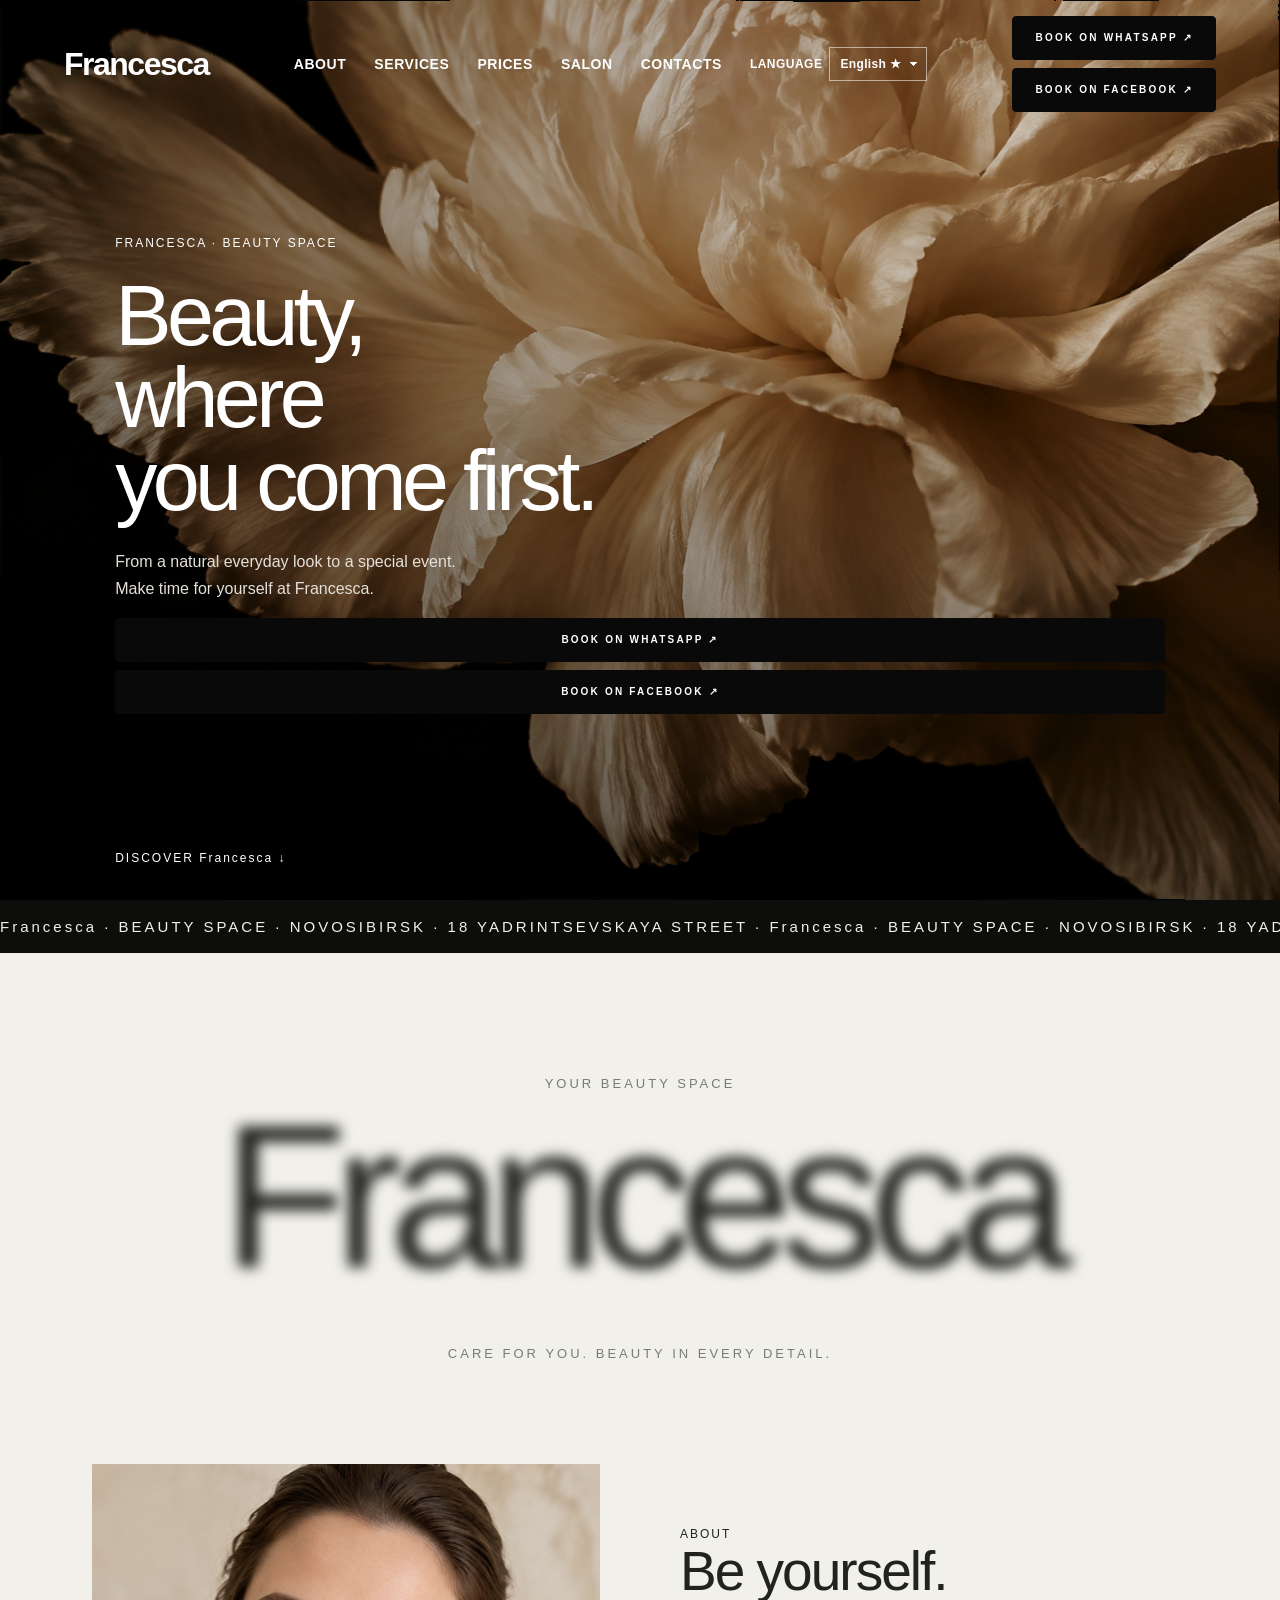
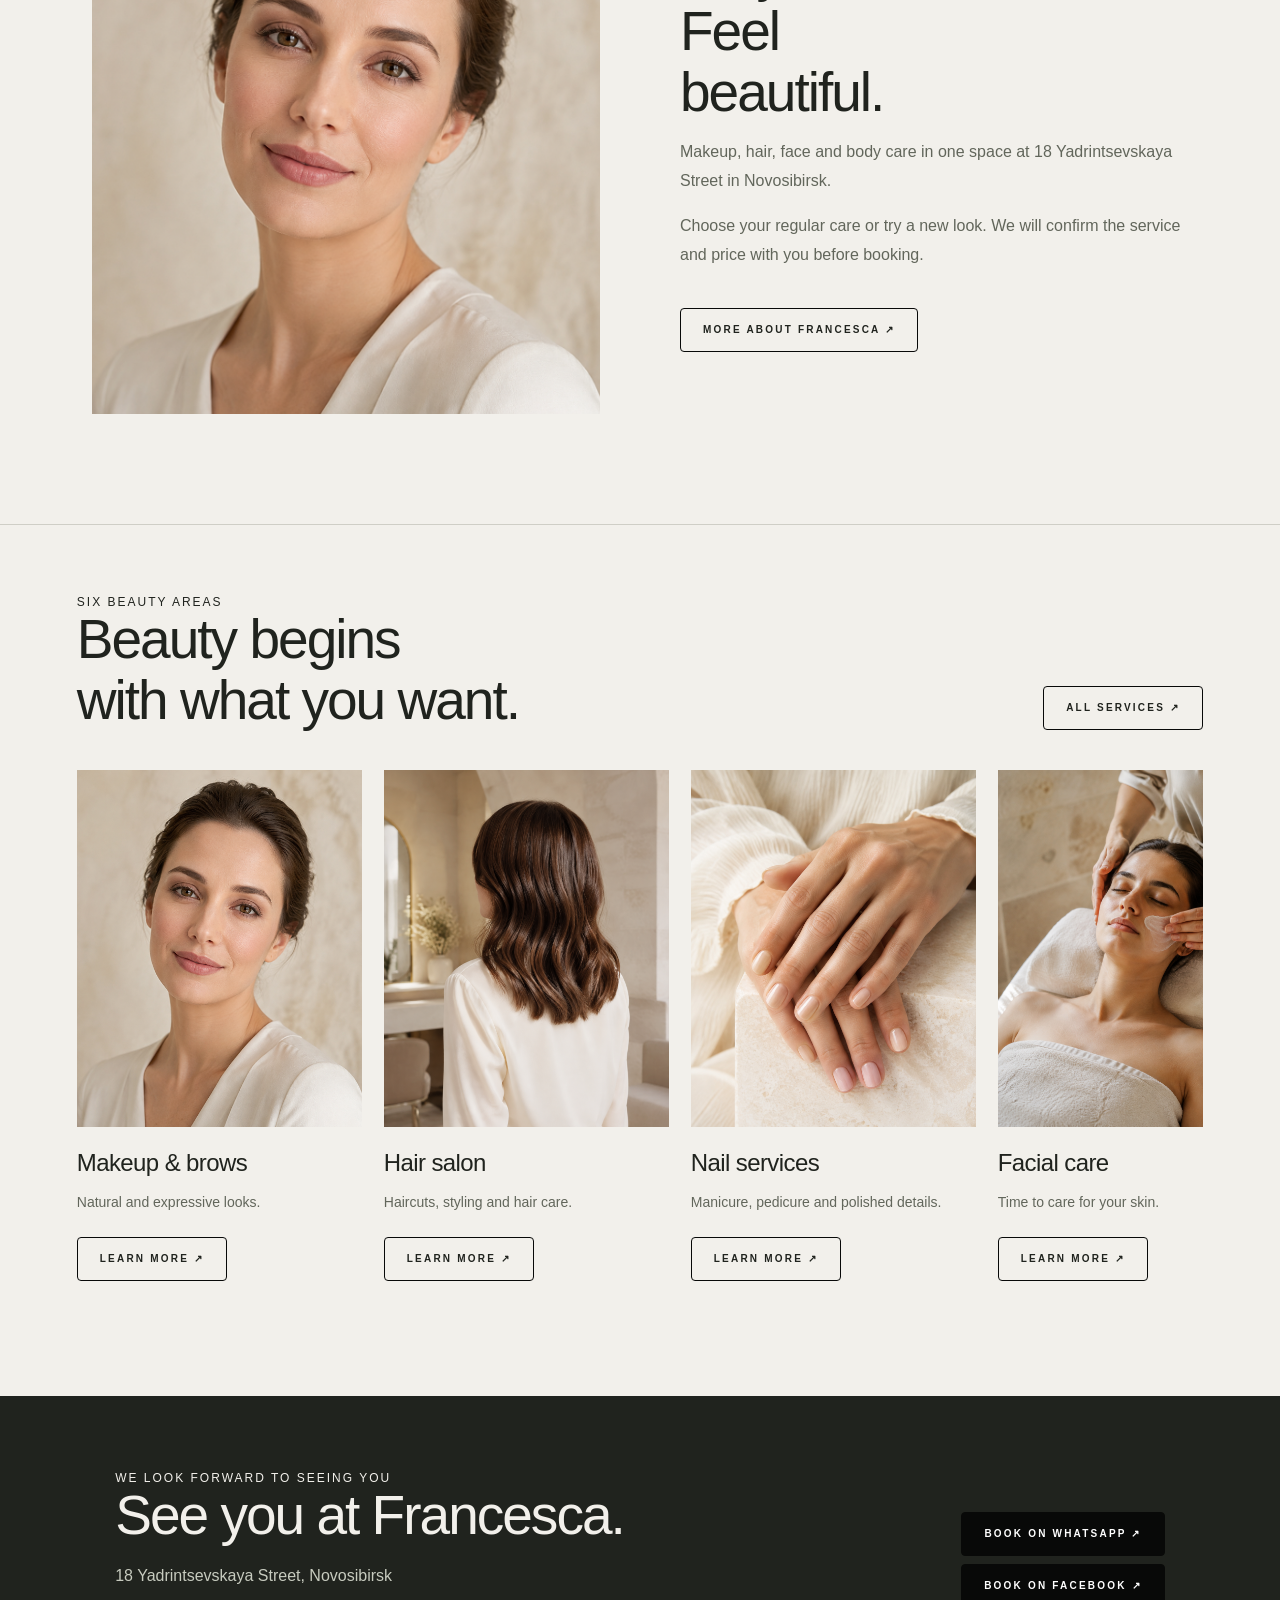
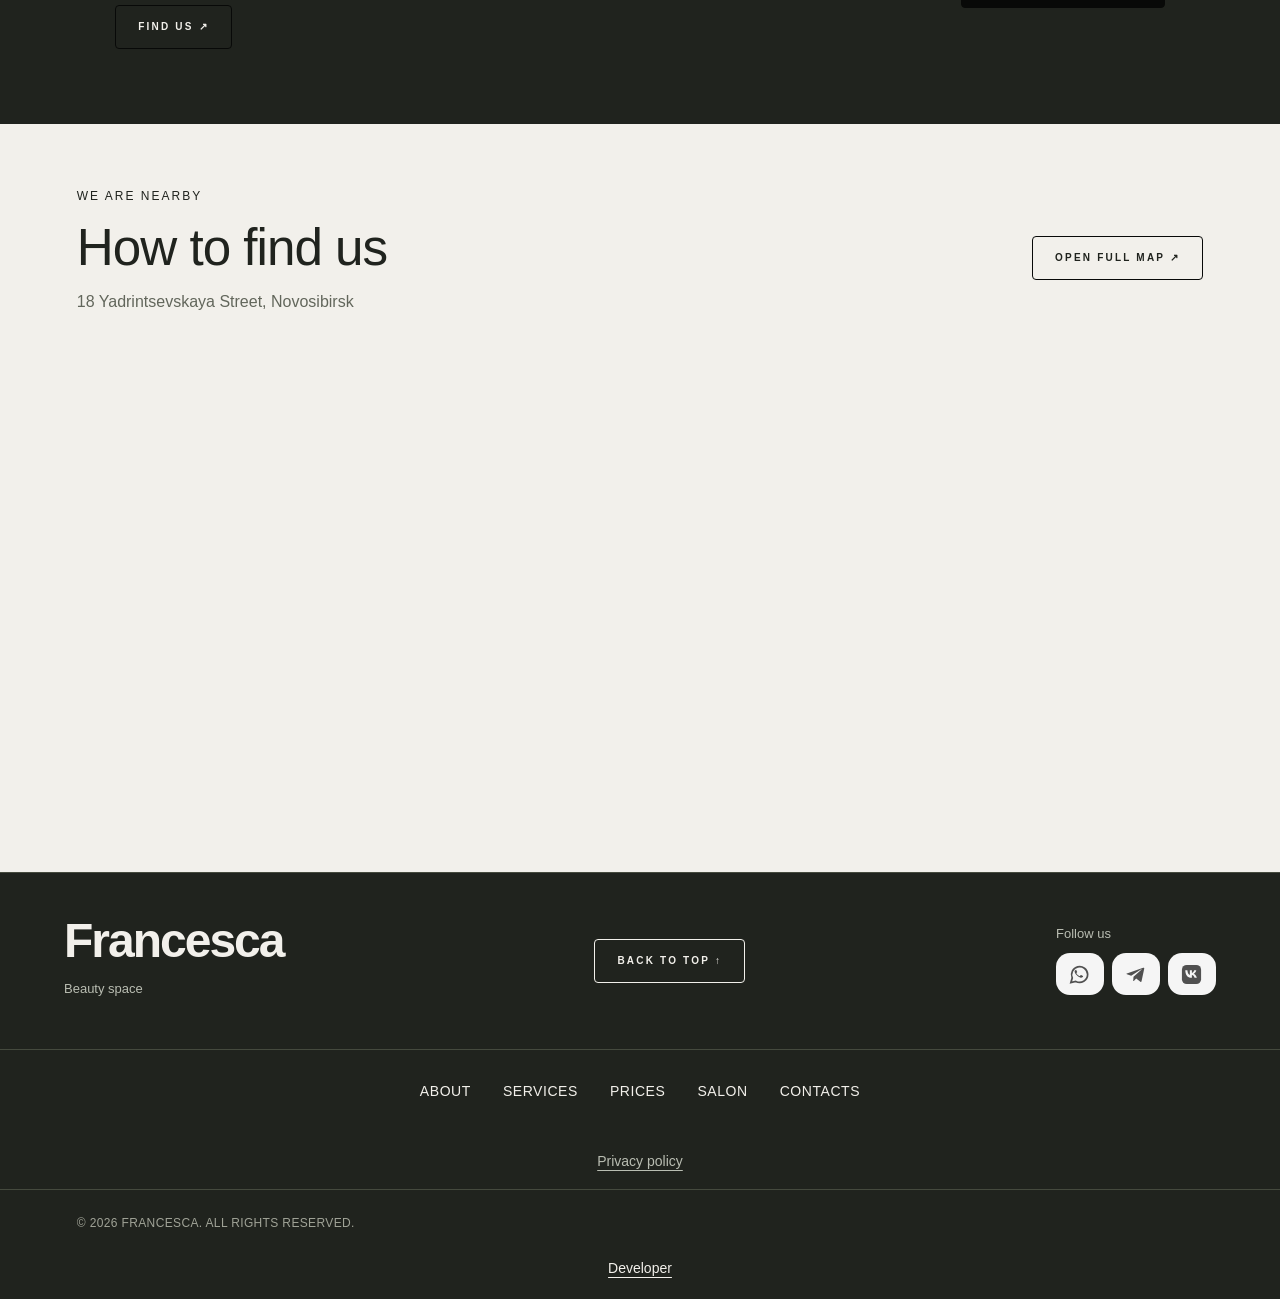
==== commit 452d8cc9: "Unify button styling across the site" ====
--- a/index.html
+++ b/index.html
@@ -6,7 +6,7 @@
 body.home{background:#f2f0eb}.home .site-header{position:fixed;left:0;right:0;background:transparent;color:white;box-shadow:none;border-color:transparent;backdrop-filter:none;transition:background .3s,color .3s}.home .site-header.scrolled{background:rgba(242,240,235,.97);color:#20231e;backdrop-filter:blur(14px);border-bottom:1px solid #cfcec6}.home .site-header .booking{background:#fff;color:#20231e}.home .site-nav a:hover{border-color:currentColor}.home-hero{position:relative;min-height:780px;min-height:100svh;background:#080807;color:white;display:flex;align-items:center;overflow:hidden}.hero-art{position:absolute;inset:0;width:100%;height:100%;object-fit:cover;animation:bloom 18s ease-in-out infinite alternate}.home-hero:after{content:'';position:absolute;inset:0;background:linear-gradient(90deg,rgba(0,0,0,.35),transparent 85%),linear-gradient(0deg,rgba(0,0,0,.4),transparent 65%)}.home-hero-copy{position:relative;z-index:1;width:100%;max-width:1500px;margin:auto;padding:160px 9% 110px}.home-hero h1{font-size:clamp(52px,6.6vw,100px);font-weight:400;line-height:.98;letter-spacing:-.055em;margin:25px 0;max-width:800px}.home-hero p{font-size:16px;line-height:1.7;max-width:360px;color:#e4e0d9}.home-hero .booking{margin-top:18px;background:#ffffff13;border:1px solid #ffffff66;color:#fff}.scroll-hint{position:absolute;bottom:35px;left:9%;z-index:2;font-size:12px;letter-spacing:2px}.home-ticker{background:#0d0e0b;color:#f2f0eb;padding:18px 0;overflow:hidden;white-space:nowrap;letter-spacing:3px;font-size:15px}.home-ticker-track{display:flex;width:max-content;animation:marquee 35s linear infinite}.home-ticker-track span{padding-right:30px}.brand-statement{text-align:center;padding:110px 6% 90px}.brand-word{font-size:clamp(110px,25vw,360px);line-height:1.1;letter-spacing:-.075em;font-weight:400;margin:15px 0}.brand-statement p{font-size:13px;letter-spacing:3px;text-transform:uppercase;color:#787d70}.home-about{max-width:1250px;margin:0 auto;padding:0 6% 110px;display:grid;grid-template-columns:1fr 1fr;gap:80px;align-items:center}.home-about img{width:100%;aspect-ratio:4/5;object-fit:cover;max-height:550px}.home-about h2,.home-services h2,.home-visit h2{font-size:clamp(36px,4.3vw,60px);font-weight:400;line-height:1.1;letter-spacing:-2px}.home-about p{line-height:1.8;color:#62665b}.home-about .toplink{display:inline-block;margin-top:22px}.home-services{padding:70px 6% 90px;border-top:1px solid #cfcec6;max-width:1500px;margin:auto}.home-section-top{display:flex;justify-content:space-between;align-items:end;gap:30px;margin-bottom:40px}.home-service-strip{display:flex;gap:22px;overflow-x:auto;padding:0 0 25px;scroll-snap-type:x mandatory}.home-service-card{flex:0 0 285px;scroll-snap-align:start}.home-service-card img{width:100%;aspect-ratio:4/5;object-fit:cover;transition:transform .4s}.home-service-card:hover img{transform:translateY(-5px)}.home-service-card h3{font-size:24px;font-weight:400;letter-spacing:-.6px;margin:18px 0 10px}.home-service-card p{font-size:14px;line-height:1.6;color:#62665b}.home-service-card .toplink{display:inline-block;margin-top:10px}.home-visit{background:#20231e;color:#f2f0eb;padding:75px 9%;display:flex;justify-content:space-between;gap:40px;align-items:center}.home-visit p{line-height:1.7;color:#c7cbbf}.home-visit .booking{background:#f2f0eb;color:#20231e}.home footer{border-top:1px solid #454a3e}@keyframes bloom{from{transform:scale(1)}to{transform:scale(1.06)}}@media(max-width:760px){.home-hero-copy{padding:180px 7% 110px}.home-hero h1{font-size:56px}.hero-art{object-position:60% center}.home-about{grid-template-columns:1fr;gap:35px;padding-bottom:65px}.brand-statement{padding:65px 6%}.home-section-top{display:block}.home-section-top>a{display:inline-block;margin-top:20px}.home-visit{display:block}.home-visit .booking{margin-top:15px}.home .site-header{background:#11110ecc}.home-service-card{flex-basis:260px}}@media(prefers-reduced-motion:reduce){.hero-art,.home-ticker-track{animation:none}.home-service-card:hover img{transform:none}}
 .salon-map{background:#f2f0eb;padding:65px 6%}.map-heading{display:flex;justify-content:space-between;align-items:center;gap:25px;margin-bottom:30px}.map-heading h2{font-size:clamp(32px,4vw,52px);margin:15px 0}.map-heading p{color:#62665b}.salon-map iframe{width:100%;height:450px}@media(max-width:760px){.salon-map{padding:40px 6%}.map-heading{display:block}.map-heading .toplink{display:inline-block;margin-top:10px}.salon-map iframe{height:350px}} .developer-credit{background:#20231e;color:#b9bdb2;border-top:1px solid #454a3e;padding:20px 6%;text-align:center;font-size:14px;line-height:1.6}.developer-credit a{color:#f2f0eb;text-decoration:underline;text-underline-offset:4px}.developer-credit a:hover{color:#8bd0f5}.site-header .logo{font-size:32px;letter-spacing:-1.5px;font-weight:600}.footer-brand{font-size:48px;letter-spacing:-2px}.brand-word{font-size:clamp(60px,16vw,230px);letter-spacing:-.065em}.home .site-header .logo{font-size:32px}@media(max-width:1050px){.site-nav{gap:16px}.site-header{gap:15px;padding-left:3%;padding-right:3%}.site-header .logo,.home .site-header .logo{font-size:27px}}@media(max-width:760px){.site-header .logo,.home .site-header .logo{font-size:30px}.brand-word{font-size:16vw}.footer-brand{font-size:42px}}
 .francesca-loader{position:fixed;inset:0;z-index:10000;background:#050505;color:#f5f4ef;display:grid;place-items:center;transition:opacity .65s ease,visibility .65s;pointer-events:all}.francesca-loader.is-ready{opacity:0;visibility:hidden;pointer-events:none}.loader-frame{width:min(360px,78vw);height:min(510px,73svh);border:1px solid #777;display:flex;flex-direction:column;align-items:center;justify-content:center;position:relative}.loader-name{font:400 clamp(25px,6vw,37px) Georgia,serif;letter-spacing:3px}.loader-label{font:12px Arial,sans-serif;letter-spacing:5px;color:#999;margin-top:16px}.loader-line{width:70px;height:1px;background:#292929;overflow:hidden;margin-top:38px}.loader-line:after{content:'';display:block;width:40%;height:100%;background:#eee;animation:loading-line 1.1s ease-in-out infinite}.loader-frame:after{content:'';position:absolute;inset:-1px;border:1px solid #ddd;animation:frame-glow 2s ease-in-out infinite;pointer-events:none}@keyframes loading-line{from{transform:translateX(-110%)}to{transform:translateX(360%)}}@keyframes frame-glow{50%{opacity:.2}}.home .hero-art{animation:living-flower 18s ease-in-out infinite alternate;transform-origin:58% 45%;filter:url(#flower-flow);will-change:transform}@keyframes living-flower{0%{transform:scale(1.04) rotate(-1deg)}50%{transform:scale(1.09) rotate(.5deg) translateY(-.6%)}100%{transform:scale(1.055) rotate(1.1deg) translateX(-.5%)}}@media(prefers-reduced-motion:reduce){.home .hero-art{animation:none;filter:none;transform:scale(1.04)}.loader-line:after,.loader-frame:after{animation:none}.francesca-loader{transition:none}}
-.footer-nav{display:flex;justify-content:center;align-items:center;flex-wrap:wrap;gap:18px 32px;background:#20231e;color:#f2f0eb;padding:25px 6%;border-top:1px solid #454a3e}.footer-nav a{display:block;padding:8px 0;border:0;border-bottom:1px solid transparent;font-size:14px;letter-spacing:.04em;text-transform:uppercase}.footer-nav a:hover,.footer-nav a[aria-current="page"]{background:none;border-bottom-color:currentColor}@media(max-width:760px){.footer-nav{gap:12px 22px;overflow:visible}.footer-nav a{font-size:13px;padding:8px 0}}.copyright{background:#20231e;color:#a0a397;border-top:1px solid #454a3e;padding:24px 6%;font-size:12px;line-height:1.6;letter-spacing:.03em}.copyright+.developer-credit{border-top:0;padding-top:0}@media(max-width:760px){.copyright{text-align:center}}.social-links{display:flex;flex-wrap:wrap;gap:14px 22px}.social-link{display:inline-flex;align-items:center;gap:9px;font-size:14px}.social-link:hover{color:#8bd0f5}.social-icon{display:inline-flex;align-items:center;justify-content:center;width:32px;height:32px;border-radius:50%;color:white;font-size:18px}.telegram-icon{background:#229ed9}.whatsapp-icon{background:#21834b}.vk-icon{background:#0077ff;font-size:13px;font-weight:bold}footer{flex-wrap:wrap}.social-links{gap:8px}.social-links .social-link{display:inline-flex;align-items:center;justify-content:center;width:48px;height:42px;border-radius:14px;background:#f5f5f5;color:#505050;padding:0;transition:background .2s,transform .2s}.social-links .social-link:hover{background:#e3e3e3;color:#252525;transform:translateY(-2px)}.social-link svg{display:block;flex-shrink:0}@media(prefers-reduced-motion:reduce){.social-links .social-link{transition:none}.social-links .social-link:hover{transform:none}}.privacy-footer-link{background:#20231e;color:#b9bdb2;padding:20px 6%;text-align:center;font-size:14px}.privacy-footer-link a{text-decoration:underline;text-underline-offset:4px}.privacy-footer-link a:hover{color:#fff}</style><link rel="stylesheet" href="language.css?v=booking2"><link rel="stylesheet" href="brand-motion.css"></head><body class="home"><script>document.body.insertAdjacentHTML("afterbegin","<div class=\"francesca-loader\" role=\"status\" aria-live=\"polite\" aria-label=\"Francesca \u2014 \u0437\u0430\u0433\u0440\u0443\u0437\u043a\u0430\"><div class=\"loader-frame\"><div class=\"loader-name\">Francesca</div><div class=\"loader-line\" aria-hidden=\"true\"></div><div class=\"loader-label\">\u0417\u0410\u0413\u0420\u0423\u0417\u041a\u0410</div></div></div>");</script><svg width="0" height="0" aria-hidden="true" style="position:absolute;pointer-events:none"><defs><filter id="flower-flow" x="-5%" y="-5%" width="110%" height="110%" color-interpolation-filters="sRGB"><feTurbulence type="fractalNoise" baseFrequency="0.004 0.007" numOctaves="1" seed="9" result="noise"><animate attributeName="baseFrequency" values="0.004 0.007;0.005 0.006;0.004 0.007" dur="20s" repeatCount="indefinite"/></feTurbulence><feDisplacementMap in="SourceGraphic" in2="noise" scale="12" xChannelSelector="R" yChannelSelector="G"><animate attributeName="scale" values="9;19;9" dur="14s" repeatCount="indefinite"/></feDisplacementMap></filter></defs></svg><header class="site-header"><a href="index.html" class="logo" aria-label="Francesca — главная страница">Francesca</a><nav class="site-nav" aria-label="Основная навигация"><a href="about.html">О бренде</a><a href="services.html">Услуги</a><a href="maks.html">Прайс</a><a href="salons.html">Салоны</a><a href="contacts.html">Контакты</a><label class="language-switcher"><span class="language-switcher-label">Language</span><select class="language-select" aria-label="Language"><option value="en">English ★</option><option value="ru">Русский</option><option value="es">Español</option></select></label></nav><a class="booking" href="https://wa.me/79134507711?text=%D0%97%D0%B4%D1%80%D0%B0%D0%B2%D1%81%D1%82%D0%B2%D1%83%D0%B9%D1%82%D0%B5%21%20%D0%A5%D0%BE%D1%87%D1%83%20%D0%B7%D0%B0%D0%BF%D0%B8%D1%81%D0%B0%D1%82%D1%8C%D1%81%D1%8F%20%D0%B2%20maks." target="_blank" rel="noopener noreferrer">Записаться в WhatsApp ↗</a></header><section class="home-hero"><img class="hero-art" src="home-hero.png" alt="Скульптурный цветок с нежными светлыми лепестками"><div class="home-hero-copy"><div class="eyebrow">Francesca · Пространство красоты</div><h1>Красота,<br>в которой<br>вы — главное.</h1><p>От естественного образа до особого события. Найдите время для себя в студии Francesca.</p><a class="booking" href="https://wa.me/79134507711?text=%D0%97%D0%B4%D1%80%D0%B0%D0%B2%D1%81%D1%82%D0%B2%D1%83%D0%B9%D1%82%D0%B5%21%20%D0%A5%D0%BE%D1%87%D1%83%20%D0%B7%D0%B0%D0%BF%D0%B8%D1%81%D0%B0%D1%82%D1%8C%D1%81%D1%8F%20%D0%B2%20maks." target="_blank" rel="noopener noreferrer">Записаться в WhatsApp ↗</a></div><a class="scroll-hint" href="#discover">ОТКРОЙТЕ Francesca ↓</a></section><div class="home-ticker"><div class="home-ticker-track"><span>Francesca · ПРОСТРАНСТВО КРАСОТЫ · НОВОСИБИРСК · ЯДРИНЦЕВСКАЯ, 18 · Francesca · ПРОСТРАНСТВО КРАСОТЫ · НОВОСИБИРСК · ЯДРИНЦЕВСКАЯ, 18 · </span><span aria-hidden="true">Francesca · ПРОСТРАНСТВО КРАСОТЫ · НОВОСИБИРСК · ЯДРИНЦЕВСКАЯ, 18 · Francesca · ПРОСТРАНСТВО КРАСОТЫ · НОВОСИБИРСК · ЯДРИНЦЕВСКАЯ, 18 · </span></div></div><section class="brand-statement" id="discover"><p>Ваше пространство красоты</p><div class="brand-word">Francesca</div><p>Внимание к вам. Красота в деталях.</p></section><section class="home-about"><img src="makeup.png" alt="Нежный дневной макияж" loading="lazy"><div><div class="eyebrow">О бренде</div><h2>Быть собой.<br>Чувствовать себя<br>прекрасно.</h2><p>Макияж, волосы, уход за лицом и телом — в одном пространстве на Ядринцевской улице, 18 в Новосибирске.</p><p>Выберите привычный уход или новый образ. Состав услуги и стоимость уточним вместе с вами перед записью.</p><a class="toplink" href="about.html">Больше о Francesca ↗</a></div></section><section class="home-services"><div class="home-section-top"><div><div class="eyebrow">Шесть направлений</div><h2>Красота начинается<br>с вашего желания.</h2></div><a class="toplink" href="services.html">Все услуги ↗</a></div><div class="home-service-strip"><article class="home-service-card"><a href="maks.html#group-0"><img src="makeup.png" alt="Макияж и брови" loading="lazy"><h3>Макияж и брови</h3></a><p>Естественные и выразительные образы.</p><a href="maks.html#group-0" class="toplink">Подробнее ↗</a></article><article class="home-service-card"><a href="maks.html#group-1"><img src="hair.png" alt="Парикмахерский зал" loading="lazy"><h3>Парикмахерский зал</h3></a><p>Стрижки, укладки и забота о волосах.</p><a href="maks.html#group-1" class="toplink">Подробнее ↗</a></article><article class="home-service-card"><a href="maks.html#group-2"><img src="nails.png" alt="Ногтевой сервис" loading="lazy"><h3>Ногтевой сервис</h3></a><p>Маникюр, педикюр и аккуратные детали.</p><a href="maks.html#group-2" class="toplink">Подробнее ↗</a></article><article class="home-service-card"><a href="maks.html#group-3"><img src="face.png" alt="Уход за лицом" loading="lazy"><h3>Уход за лицом</h3></a><p>Время для заботы о вашей коже.</p><a href="maks.html#group-3" class="toplink">Подробнее ↗</a></article><article class="home-service-card"><a href="maks.html#group-4"><img src="body.png" alt="Уход за телом" loading="lazy"><h3>Уход за телом</h3></a><p>Расслабление и спа-ритуалы.</p><a href="maks.html#group-4" class="toplink">Подробнее ↗</a></article><article class="home-service-card"><a href="maks.html#group-5"><img src="epilation.png" alt="Эпиляция" loading="lazy"><h3>Эпиляция</h3></a><p>Гладкость и деликатный уход.</p><a href="maks.html#group-5" class="toplink">Подробнее ↗</a></article></div></section><section class="home-visit"><div><div class="eyebrow">Ждём вас</div><h2>До встречи в Francesca.</h2><p>Новосибирск, Ядринцевская улица, 18</p><a class="toplink" href="salons.html">Как нас найти ↗</a></div><a class="booking" href="https://wa.me/79134507711?text=%D0%97%D0%B4%D1%80%D0%B0%D0%B2%D1%81%D1%82%D0%B2%D1%83%D0%B9%D1%82%D0%B5%21%20%D0%A5%D0%BE%D1%87%D1%83%20%D0%B7%D0%B0%D0%BF%D0%B8%D1%81%D0%B0%D1%82%D1%8C%D1%81%D1%8F%20%D0%B2%20maks." target="_blank" rel="noopener noreferrer">Записаться в WhatsApp ↗</a></section><section class="salon-map" aria-labelledby="salon-map-title"><div class="map-heading"><div><div class="eyebrow">Мы рядом</div><h2 id="salon-map-title">Как нас найти</h2><p>Новосибирск, Ядринцевская улица, 18</p></div><a class="toplink" href="https://yandex.ru/maps/org/francheska/235811837210/" target="_blank" rel="noopener noreferrer">Открыть большую карту ↗</a></div><iframe title="Карта: салон Francesca, Новосибирск, Ядринцевская улица, 18" src="https://yandex.ru/map-widget/v1/?text=%D0%9D%D0%BE%D0%B2%D0%BE%D1%81%D0%B8%D0%B1%D0%B8%D1%80%D1%81%D0%BA%2C%20%D0%AF%D0%B4%D1%80%D0%B8%D0%BD%D1%86%D0%B5%D0%B2%D1%81%D0%BA%D0%B0%D1%8F%2018&amp;z=16" width="100%" height="450" style="border:0;display:block" loading="lazy" referrerpolicy="no-referrer-when-downgrade" allowfullscreen></iframe></section><footer><div><a href="index.html" class="footer-brand" aria-label="Francesca — главная страница">Francesca</a><p>Пространство красоты</p></div><a href="#" class="toplink">Наверх ↑</a><div class="socials"><span class="socials-label">Мы в соцсетях</span><div class="social-links"><a class="social-link" href="https://wa.me/79134507711" target="_blank" rel="noopener noreferrer" aria-label="WhatsApp" title="WhatsApp"><svg width="23" height="23" viewBox="0 0 24 24" fill="currentColor" aria-hidden="true"><path d="M20.5 11.8a8.4 8.4 0 0 1-12.4 7.4L3 20.5l1.4-4.9A8.4 8.4 0 1 1 20.5 11.8Z" fill="none" stroke="currentColor" stroke-width="1.8"/><path d="M8 7.3c-.5 0-1.1.8-1.1 1.6 0 2.1 3.4 5.8 6.5 6.5.9.2 2.1-.5 2.3-1.2.1-.3.1-.6-.1-.7l-1.9-.9c-.2-.1-.4 0-.6.3l-.6.7c-.2.2-.4.2-.7 0-1.3-.6-2.3-1.5-2.9-2.7-.2-.3-.1-.4.1-.6l.5-.7c.1-.2.1-.4 0-.6l-.9-1.8c-.1-.2-.3-.2-.6-.2Z"/></svg></a><a class="social-link" href="https://t.me/francesca_salon" target="_blank" rel="noopener noreferrer" aria-label="Telegram" title="Telegram"><svg width="23" height="23" viewBox="0 0 24 24" fill="currentColor" aria-hidden="true"><path d="m3 11 17-6c.8-.3 1.3.2 1.1 1l-2.8 13c-.1.8-.6 1-1.2.6l-4.4-3.3-2.2 2.1c-.3.3-.5.5-.9.5l.3-4.5 8.2-7.4c.4-.3-.1-.5-.5-.2L7.5 13.2 3.1 11.8c-.8-.3-.8-.6-.1-.8Z"/></svg></a><a class="social-link" href="https://vk.ru/club230383355" target="_blank" rel="noopener noreferrer" aria-label="ВКонтакте" title="ВКонтакте"><svg width="23" height="23" viewBox="0 0 24 24" fill="currentColor" aria-hidden="true"><rect x="2" y="2" width="20" height="20" rx="5"/><path d="M5.5 7.5h2.2c.2 3.2 1.6 4.6 2.6 4.9V7.5h2.1v2.8c1-.1 2-1.4 2.4-2.8H17c-.3 1.7-1.7 3.1-2.6 3.7.9.5 2.6 1.8 3.2 4.2h-2.4c-.5-1.5-1.5-2.7-2.8-2.8v2.8h-.3c-4.5 0-6.3-3-6.6-7.9Z" fill="#f5f5f5"/></svg></a></div></div></footer><nav class="footer-nav" aria-label="Навигация внизу страницы"><a href="about.html">О бренде</a><a href="services.html">Услуги</a><a href="maks.html">Прайс</a><a href="salons.html">Салоны</a><a href="contacts.html">Контакты</a></nav><div class="privacy-footer-link"><a href="privacy.html">Политика конфиденциальности</a></div><div class="copyright">© 2026 FRANCESCA. ВСЕ ПРАВА ЗАЩИЩЕНЫ.</div><div class="developer-credit"><a href="https://t.me/maksim0_o" target="_blank" rel="noopener noreferrer" aria-label="Разработчик — открыть Telegram">Разработчик</a></div><script>const bar=document.querySelector(".site-header");function updateBar(){bar.classList.toggle("scrolled",window.scrollY>40)}window.addEventListener("scroll",updateBar,{passive:true});updateBar();</script><script>
+.footer-nav{display:flex;justify-content:center;align-items:center;flex-wrap:wrap;gap:18px 32px;background:#20231e;color:#f2f0eb;padding:25px 6%;border-top:1px solid #454a3e}.footer-nav a{display:block;padding:8px 0;border:0;border-bottom:1px solid transparent;font-size:14px;letter-spacing:.04em;text-transform:uppercase}.footer-nav a:hover,.footer-nav a[aria-current="page"]{background:none;border-bottom-color:currentColor}@media(max-width:760px){.footer-nav{gap:12px 22px;overflow:visible}.footer-nav a{font-size:13px;padding:8px 0}}.copyright{background:#20231e;color:#a0a397;border-top:1px solid #454a3e;padding:24px 6%;font-size:12px;line-height:1.6;letter-spacing:.03em}.copyright+.developer-credit{border-top:0;padding-top:0}@media(max-width:760px){.copyright{text-align:center}}.social-links{display:flex;flex-wrap:wrap;gap:14px 22px}.social-link{display:inline-flex;align-items:center;gap:9px;font-size:14px}.social-link:hover{color:#8bd0f5}.social-icon{display:inline-flex;align-items:center;justify-content:center;width:32px;height:32px;border-radius:50%;color:white;font-size:18px}.telegram-icon{background:#229ed9}.whatsapp-icon{background:#21834b}.vk-icon{background:#0077ff;font-size:13px;font-weight:bold}footer{flex-wrap:wrap}.social-links{gap:8px}.social-links .social-link{display:inline-flex;align-items:center;justify-content:center;width:48px;height:42px;border-radius:14px;background:#f5f5f5;color:#505050;padding:0;transition:background .2s,transform .2s}.social-links .social-link:hover{background:#e3e3e3;color:#252525;transform:translateY(-2px)}.social-link svg{display:block;flex-shrink:0}@media(prefers-reduced-motion:reduce){.social-links .social-link{transition:none}.social-links .social-link:hover{transform:none}}.privacy-footer-link{background:#20231e;color:#b9bdb2;padding:20px 6%;text-align:center;font-size:14px}.privacy-footer-link a{text-decoration:underline;text-underline-offset:4px}.privacy-footer-link a:hover{color:#fff}</style><link rel="stylesheet" href="language.css?v=booking2"><link rel="stylesheet" href="brand-motion.css"><link rel="stylesheet" href="buttons.css?v=1"></head><body class="home"><script>document.body.insertAdjacentHTML("afterbegin","<div class=\"francesca-loader\" role=\"status\" aria-live=\"polite\" aria-label=\"Francesca \u2014 \u0437\u0430\u0433\u0440\u0443\u0437\u043a\u0430\"><div class=\"loader-frame\"><div class=\"loader-name\">Francesca</div><div class=\"loader-line\" aria-hidden=\"true\"></div><div class=\"loader-label\">\u0417\u0410\u0413\u0420\u0423\u0417\u041a\u0410</div></div></div>");</script><svg width="0" height="0" aria-hidden="true" style="position:absolute;pointer-events:none"><defs><filter id="flower-flow" x="-5%" y="-5%" width="110%" height="110%" color-interpolation-filters="sRGB"><feTurbulence type="fractalNoise" baseFrequency="0.004 0.007" numOctaves="1" seed="9" result="noise"><animate attributeName="baseFrequency" values="0.004 0.007;0.005 0.006;0.004 0.007" dur="20s" repeatCount="indefinite"/></feTurbulence><feDisplacementMap in="SourceGraphic" in2="noise" scale="12" xChannelSelector="R" yChannelSelector="G"><animate attributeName="scale" values="9;19;9" dur="14s" repeatCount="indefinite"/></feDisplacementMap></filter></defs></svg><header class="site-header"><a href="index.html" class="logo" aria-label="Francesca — главная страница">Francesca</a><nav class="site-nav" aria-label="Основная навигация"><a href="about.html">О бренде</a><a href="services.html">Услуги</a><a href="maks.html">Прайс</a><a href="salons.html">Салоны</a><a href="contacts.html">Контакты</a><label class="language-switcher"><span class="language-switcher-label">Language</span><select class="language-select" aria-label="Language"><option value="en">English ★</option><option value="ru">Русский</option><option value="es">Español</option></select></label></nav><a class="booking" href="https://wa.me/79134507711?text=%D0%97%D0%B4%D1%80%D0%B0%D0%B2%D1%81%D1%82%D0%B2%D1%83%D0%B9%D1%82%D0%B5%21%20%D0%A5%D0%BE%D1%87%D1%83%20%D0%B7%D0%B0%D0%BF%D0%B8%D1%81%D0%B0%D1%82%D1%8C%D1%81%D1%8F%20%D0%B2%20maks." target="_blank" rel="noopener noreferrer">Записаться в WhatsApp ↗</a></header><section class="home-hero"><img class="hero-art" src="home-hero.png" alt="Скульптурный цветок с нежными светлыми лепестками"><div class="home-hero-copy"><div class="eyebrow">Francesca · Пространство красоты</div><h1>Красота,<br>в которой<br>вы — главное.</h1><p>От естественного образа до особого события. Найдите время для себя в студии Francesca.</p><a class="booking" href="https://wa.me/79134507711?text=%D0%97%D0%B4%D1%80%D0%B0%D0%B2%D1%81%D1%82%D0%B2%D1%83%D0%B9%D1%82%D0%B5%21%20%D0%A5%D0%BE%D1%87%D1%83%20%D0%B7%D0%B0%D0%BF%D0%B8%D1%81%D0%B0%D1%82%D1%8C%D1%81%D1%8F%20%D0%B2%20maks." target="_blank" rel="noopener noreferrer">Записаться в WhatsApp ↗</a></div><a class="scroll-hint" href="#discover">ОТКРОЙТЕ Francesca ↓</a></section><div class="home-ticker"><div class="home-ticker-track"><span>Francesca · ПРОСТРАНСТВО КРАСОТЫ · НОВОСИБИРСК · ЯДРИНЦЕВСКАЯ, 18 · Francesca · ПРОСТРАНСТВО КРАСОТЫ · НОВОСИБИРСК · ЯДРИНЦЕВСКАЯ, 18 · </span><span aria-hidden="true">Francesca · ПРОСТРАНСТВО КРАСОТЫ · НОВОСИБИРСК · ЯДРИНЦЕВСКАЯ, 18 · Francesca · ПРОСТРАНСТВО КРАСОТЫ · НОВОСИБИРСК · ЯДРИНЦЕВСКАЯ, 18 · </span></div></div><section class="brand-statement" id="discover"><p>Ваше пространство красоты</p><div class="brand-word">Francesca</div><p>Внимание к вам. Красота в деталях.</p></section><section class="home-about"><img src="makeup.png" alt="Нежный дневной макияж" loading="lazy"><div><div class="eyebrow">О бренде</div><h2>Быть собой.<br>Чувствовать себя<br>прекрасно.</h2><p>Макияж, волосы, уход за лицом и телом — в одном пространстве на Ядринцевской улице, 18 в Новосибирске.</p><p>Выберите привычный уход или новый образ. Состав услуги и стоимость уточним вместе с вами перед записью.</p><a class="toplink" href="about.html">Больше о Francesca ↗</a></div></section><section class="home-services"><div class="home-section-top"><div><div class="eyebrow">Шесть направлений</div><h2>Красота начинается<br>с вашего желания.</h2></div><a class="toplink" href="services.html">Все услуги ↗</a></div><div class="home-service-strip"><article class="home-service-card"><a href="maks.html#group-0"><img src="makeup.png" alt="Макияж и брови" loading="lazy"><h3>Макияж и брови</h3></a><p>Естественные и выразительные образы.</p><a href="maks.html#group-0" class="toplink">Подробнее ↗</a></article><article class="home-service-card"><a href="maks.html#group-1"><img src="hair.png" alt="Парикмахерский зал" loading="lazy"><h3>Парикмахерский зал</h3></a><p>Стрижки, укладки и забота о волосах.</p><a href="maks.html#group-1" class="toplink">Подробнее ↗</a></article><article class="home-service-card"><a href="maks.html#group-2"><img src="nails.png" alt="Ногтевой сервис" loading="lazy"><h3>Ногтевой сервис</h3></a><p>Маникюр, педикюр и аккуратные детали.</p><a href="maks.html#group-2" class="toplink">Подробнее ↗</a></article><article class="home-service-card"><a href="maks.html#group-3"><img src="face.png" alt="Уход за лицом" loading="lazy"><h3>Уход за лицом</h3></a><p>Время для заботы о вашей коже.</p><a href="maks.html#group-3" class="toplink">Подробнее ↗</a></article><article class="home-service-card"><a href="maks.html#group-4"><img src="body.png" alt="Уход за телом" loading="lazy"><h3>Уход за телом</h3></a><p>Расслабление и спа-ритуалы.</p><a href="maks.html#group-4" class="toplink">Подробнее ↗</a></article><article class="home-service-card"><a href="maks.html#group-5"><img src="epilation.png" alt="Эпиляция" loading="lazy"><h3>Эпиляция</h3></a><p>Гладкость и деликатный уход.</p><a href="maks.html#group-5" class="toplink">Подробнее ↗</a></article></div></section><section class="home-visit"><div><div class="eyebrow">Ждём вас</div><h2>До встречи в Francesca.</h2><p>Новосибирск, Ядринцевская улица, 18</p><a class="toplink" href="salons.html">Как нас найти ↗</a></div><a class="booking" href="https://wa.me/79134507711?text=%D0%97%D0%B4%D1%80%D0%B0%D0%B2%D1%81%D1%82%D0%B2%D1%83%D0%B9%D1%82%D0%B5%21%20%D0%A5%D0%BE%D1%87%D1%83%20%D0%B7%D0%B0%D0%BF%D0%B8%D1%81%D0%B0%D1%82%D1%8C%D1%81%D1%8F%20%D0%B2%20maks." target="_blank" rel="noopener noreferrer">Записаться в WhatsApp ↗</a></section><section class="salon-map" aria-labelledby="salon-map-title"><div class="map-heading"><div><div class="eyebrow">Мы рядом</div><h2 id="salon-map-title">Как нас найти</h2><p>Новосибирск, Ядринцевская улица, 18</p></div><a class="toplink" href="https://yandex.ru/maps/org/francheska/235811837210/" target="_blank" rel="noopener noreferrer">Открыть большую карту ↗</a></div><iframe title="Карта: салон Francesca, Новосибирск, Ядринцевская улица, 18" src="https://yandex.ru/map-widget/v1/?text=%D0%9D%D0%BE%D0%B2%D0%BE%D1%81%D0%B8%D0%B1%D0%B8%D1%80%D1%81%D0%BA%2C%20%D0%AF%D0%B4%D1%80%D0%B8%D0%BD%D1%86%D0%B5%D0%B2%D1%81%D0%BA%D0%B0%D1%8F%2018&amp;z=16" width="100%" height="450" style="border:0;display:block" loading="lazy" referrerpolicy="no-referrer-when-downgrade" allowfullscreen></iframe></section><footer><div><a href="index.html" class="footer-brand" aria-label="Francesca — главная страница">Francesca</a><p>Пространство красоты</p></div><a href="#" class="toplink">Наверх ↑</a><div class="socials"><span class="socials-label">Мы в соцсетях</span><div class="social-links"><a class="social-link" href="https://wa.me/79134507711" target="_blank" rel="noopener noreferrer" aria-label="WhatsApp" title="WhatsApp"><svg width="23" height="23" viewBox="0 0 24 24" fill="currentColor" aria-hidden="true"><path d="M20.5 11.8a8.4 8.4 0 0 1-12.4 7.4L3 20.5l1.4-4.9A8.4 8.4 0 1 1 20.5 11.8Z" fill="none" stroke="currentColor" stroke-width="1.8"/><path d="M8 7.3c-.5 0-1.1.8-1.1 1.6 0 2.1 3.4 5.8 6.5 6.5.9.2 2.1-.5 2.3-1.2.1-.3.1-.6-.1-.7l-1.9-.9c-.2-.1-.4 0-.6.3l-.6.7c-.2.2-.4.2-.7 0-1.3-.6-2.3-1.5-2.9-2.7-.2-.3-.1-.4.1-.6l.5-.7c.1-.2.1-.4 0-.6l-.9-1.8c-.1-.2-.3-.2-.6-.2Z"/></svg></a><a class="social-link" href="https://t.me/francesca_salon" target="_blank" rel="noopener noreferrer" aria-label="Telegram" title="Telegram"><svg width="23" height="23" viewBox="0 0 24 24" fill="currentColor" aria-hidden="true"><path d="m3 11 17-6c.8-.3 1.3.2 1.1 1l-2.8 13c-.1.8-.6 1-1.2.6l-4.4-3.3-2.2 2.1c-.3.3-.5.5-.9.5l.3-4.5 8.2-7.4c.4-.3-.1-.5-.5-.2L7.5 13.2 3.1 11.8c-.8-.3-.8-.6-.1-.8Z"/></svg></a><a class="social-link" href="https://vk.ru/club230383355" target="_blank" rel="noopener noreferrer" aria-label="ВКонтакте" title="ВКонтакте"><svg width="23" height="23" viewBox="0 0 24 24" fill="currentColor" aria-hidden="true"><rect x="2" y="2" width="20" height="20" rx="5"/><path d="M5.5 7.5h2.2c.2 3.2 1.6 4.6 2.6 4.9V7.5h2.1v2.8c1-.1 2-1.4 2.4-2.8H17c-.3 1.7-1.7 3.1-2.6 3.7.9.5 2.6 1.8 3.2 4.2h-2.4c-.5-1.5-1.5-2.7-2.8-2.8v2.8h-.3c-4.5 0-6.3-3-6.6-7.9Z" fill="#f5f5f5"/></svg></a></div></div></footer><nav class="footer-nav" aria-label="Навигация внизу страницы"><a href="about.html">О бренде</a><a href="services.html">Услуги</a><a href="maks.html">Прайс</a><a href="salons.html">Салоны</a><a href="contacts.html">Контакты</a></nav><div class="privacy-footer-link"><a href="privacy.html">Политика конфиденциальности</a></div><div class="copyright">© 2026 FRANCESCA. ВСЕ ПРАВА ЗАЩИЩЕНЫ.</div><div class="developer-credit"><a href="https://t.me/maksim0_o" target="_blank" rel="noopener noreferrer" aria-label="Разработчик — открыть Telegram">Разработчик</a></div><script>const bar=document.querySelector(".site-header");function updateBar(){bar.classList.toggle("scrolled",window.scrollY>40)}window.addEventListener("scroll",updateBar,{passive:true});updateBar();</script><script>
 (()=>{const loader=document.querySelector('.francesca-loader');const start=performance.now();let done=false;function finish(){if(done)return;done=true;setTimeout(()=>{loader.classList.add('is-ready');setTimeout(()=>loader.remove(),700)},Math.max(0,850-(performance.now()-start)))}const primary=document.querySelector('.hero-art')||document.querySelector('main img');if(primary&&!primary.complete){primary.addEventListener('load',finish,{once:true});primary.addEventListener('error',finish,{once:true})}else finish();setTimeout(finish,6000);window.addEventListener('pageshow',e=>{if(e.persisted)loader.remove()});})();
 </script><script src="brand-motion.js"></script><script src="language.js?v=booking2"></script></body></html>
 
--- a/buttons.css
+++ b/buttons.css
@@ -0,0 +1,97 @@
+:root {
+  --button-ink: #080908;
+  --button-paper: #f2f0eb;
+}
+
+.booking,
+.toplink {
+  display: inline-flex !important;
+  min-height: 44px;
+  width: auto;
+  align-items: center;
+  justify-content: center;
+  gap: .75em;
+  padding: 0 22px !important;
+  border: 1px solid var(--button-ink) !important;
+  border-radius: 4px !important;
+  font-family: Arial, sans-serif;
+  font-size: 10px !important;
+  font-weight: 600;
+  line-height: 1.2;
+  letter-spacing: .22em;
+  text-align: center;
+  text-decoration: none !important;
+  text-transform: uppercase;
+  white-space: nowrap !important;
+  cursor: pointer;
+  transition: background-color .2s ease, color .2s ease, transform .2s ease,
+    box-shadow .2s ease !important;
+}
+
+.booking,
+.booking-pair .booking,
+.booking-pair .booking[href*="wa.me"],
+.booking-pair .facebook-booking {
+  background: var(--button-ink) !important;
+  color: #fff !important;
+  border-color: var(--button-ink) !important;
+}
+
+.toplink {
+  background: transparent !important;
+  color: inherit !important;
+}
+
+@media (hover: hover) and (pointer: fine) {
+  .booking:hover,
+  .booking-pair .booking:hover {
+    background: #30322f !important;
+    border-color: #30322f !important;
+    transform: translateY(-2px);
+    box-shadow: 0 8px 18px rgba(8, 9, 8, .15);
+  }
+
+  .toplink:hover {
+    background: var(--button-ink) !important;
+    color: #fff !important;
+    transform: translateY(-2px);
+  }
+}
+
+footer .toplink {
+  border-color: currentColor !important;
+}
+
+.booking-pair {
+  gap: 8px;
+}
+
+@media (max-width: 760px) {
+  .booking,
+  .toplink,
+  .booking-pair .booking {
+    min-height: 44px;
+    max-width: 100% !important;
+    padding: 0 16px !important;
+    border-radius: 4px !important;
+    font-size: 9px !important;
+    letter-spacing: .18em;
+    white-space: normal !important;
+  }
+
+  .page-actions {
+    gap: 10px !important;
+  }
+
+  .service-card .toplink,
+  .home-service-card .toplink {
+    width: fit-content;
+  }
+}
+
+@media (prefers-reduced-motion: reduce) {
+  .booking,
+  .toplink {
+    transition: none !important;
+  }
+}
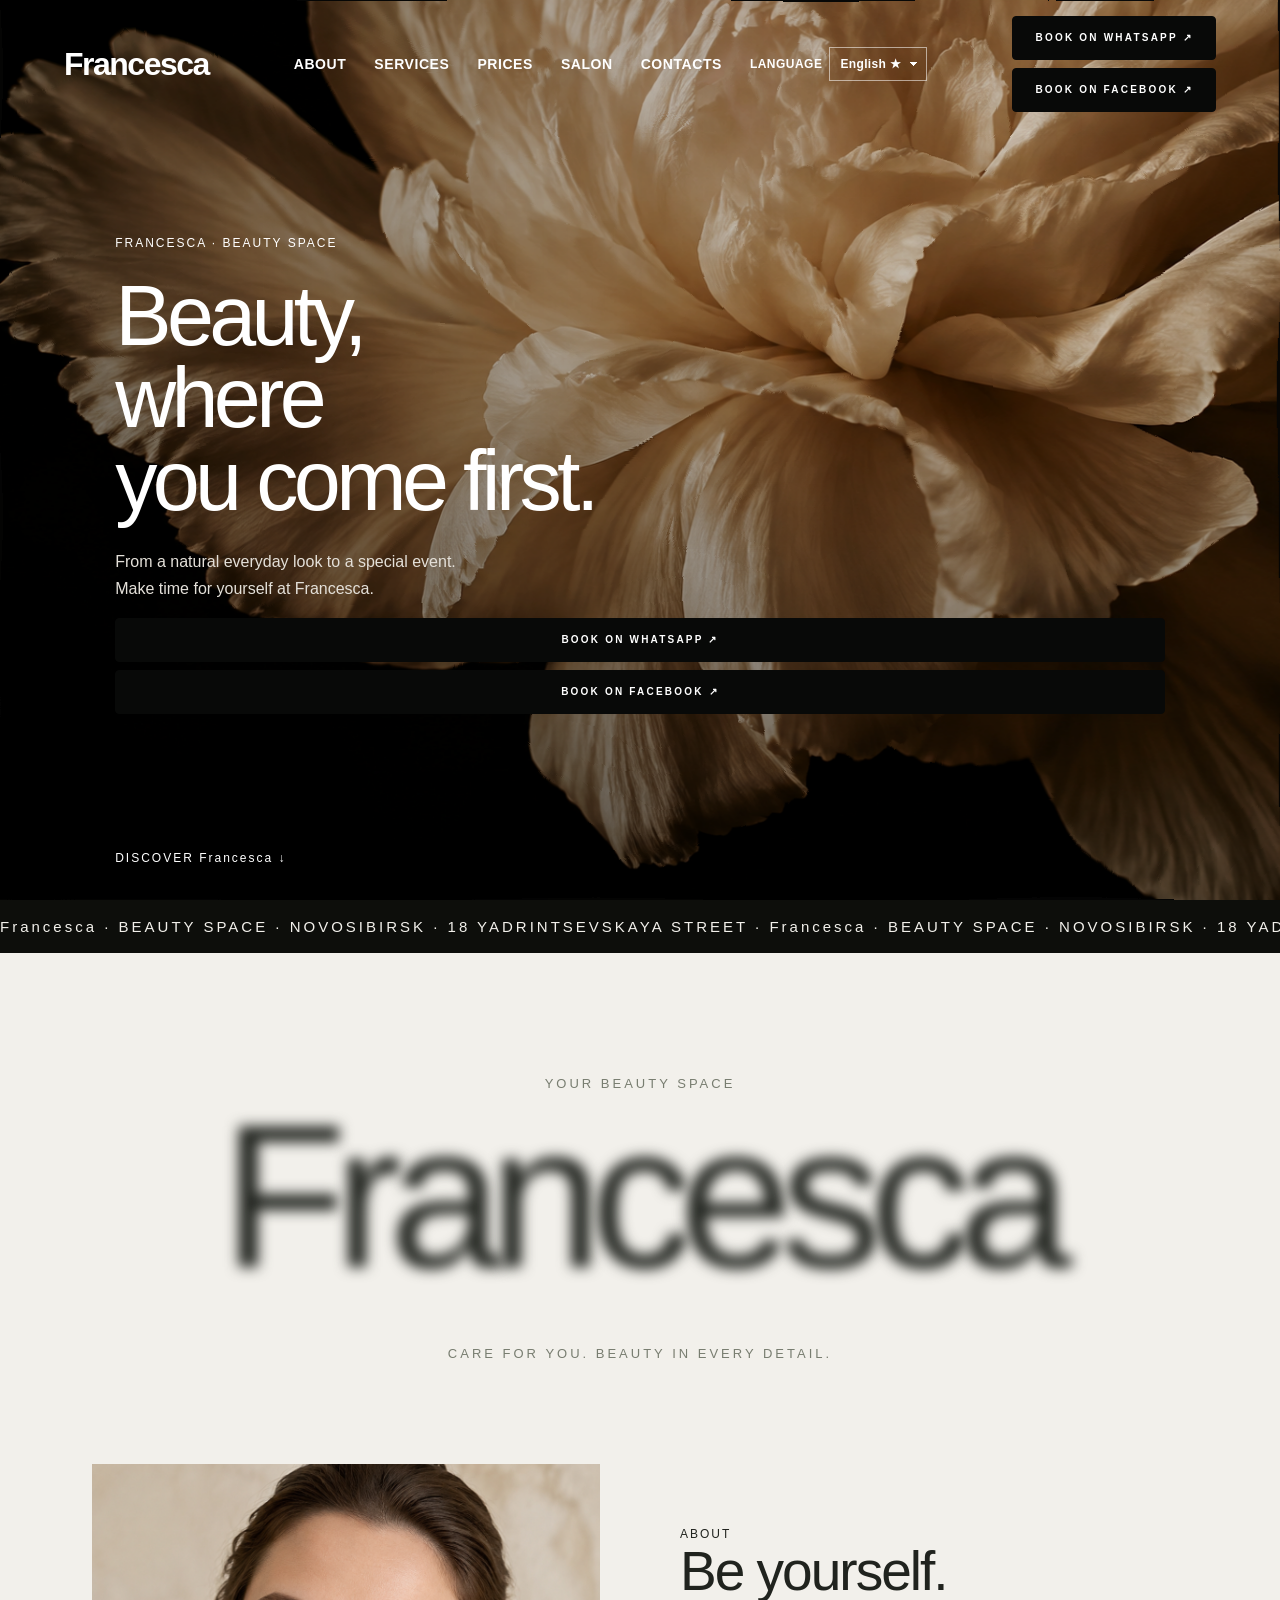
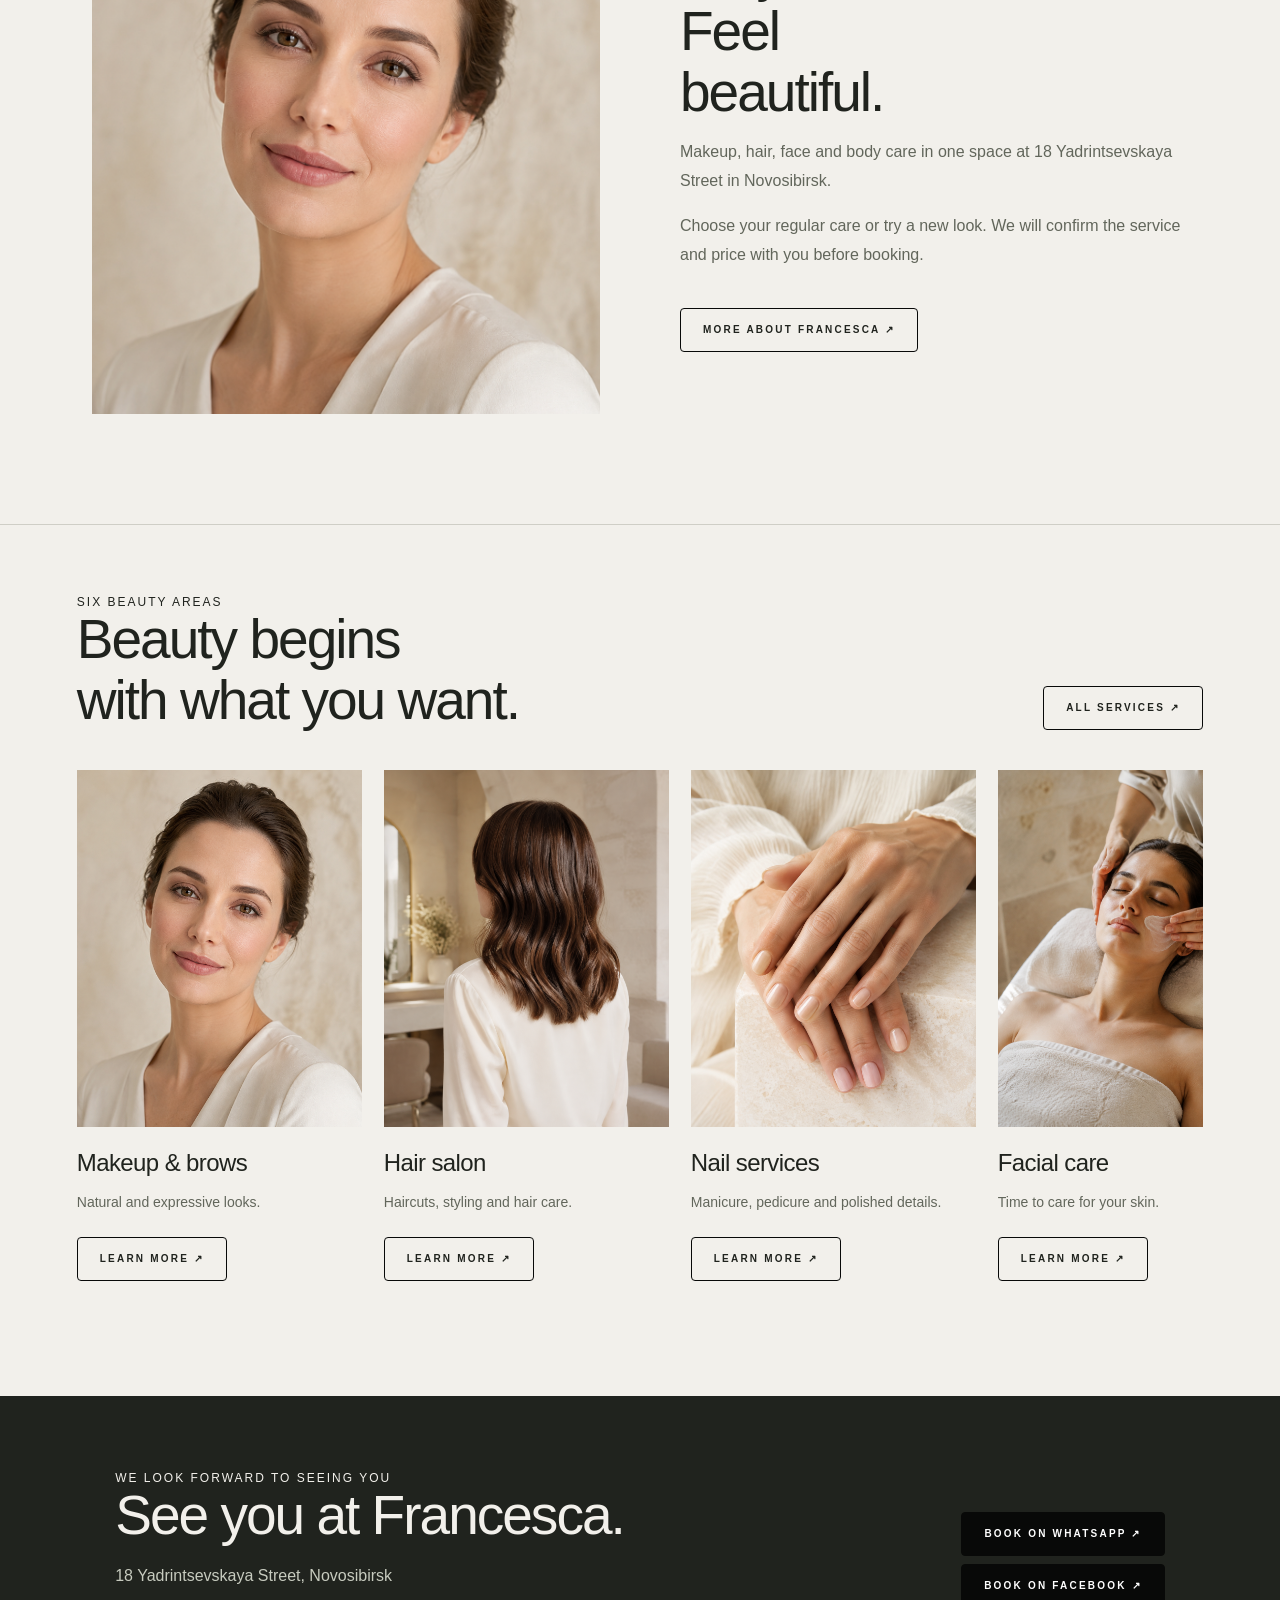
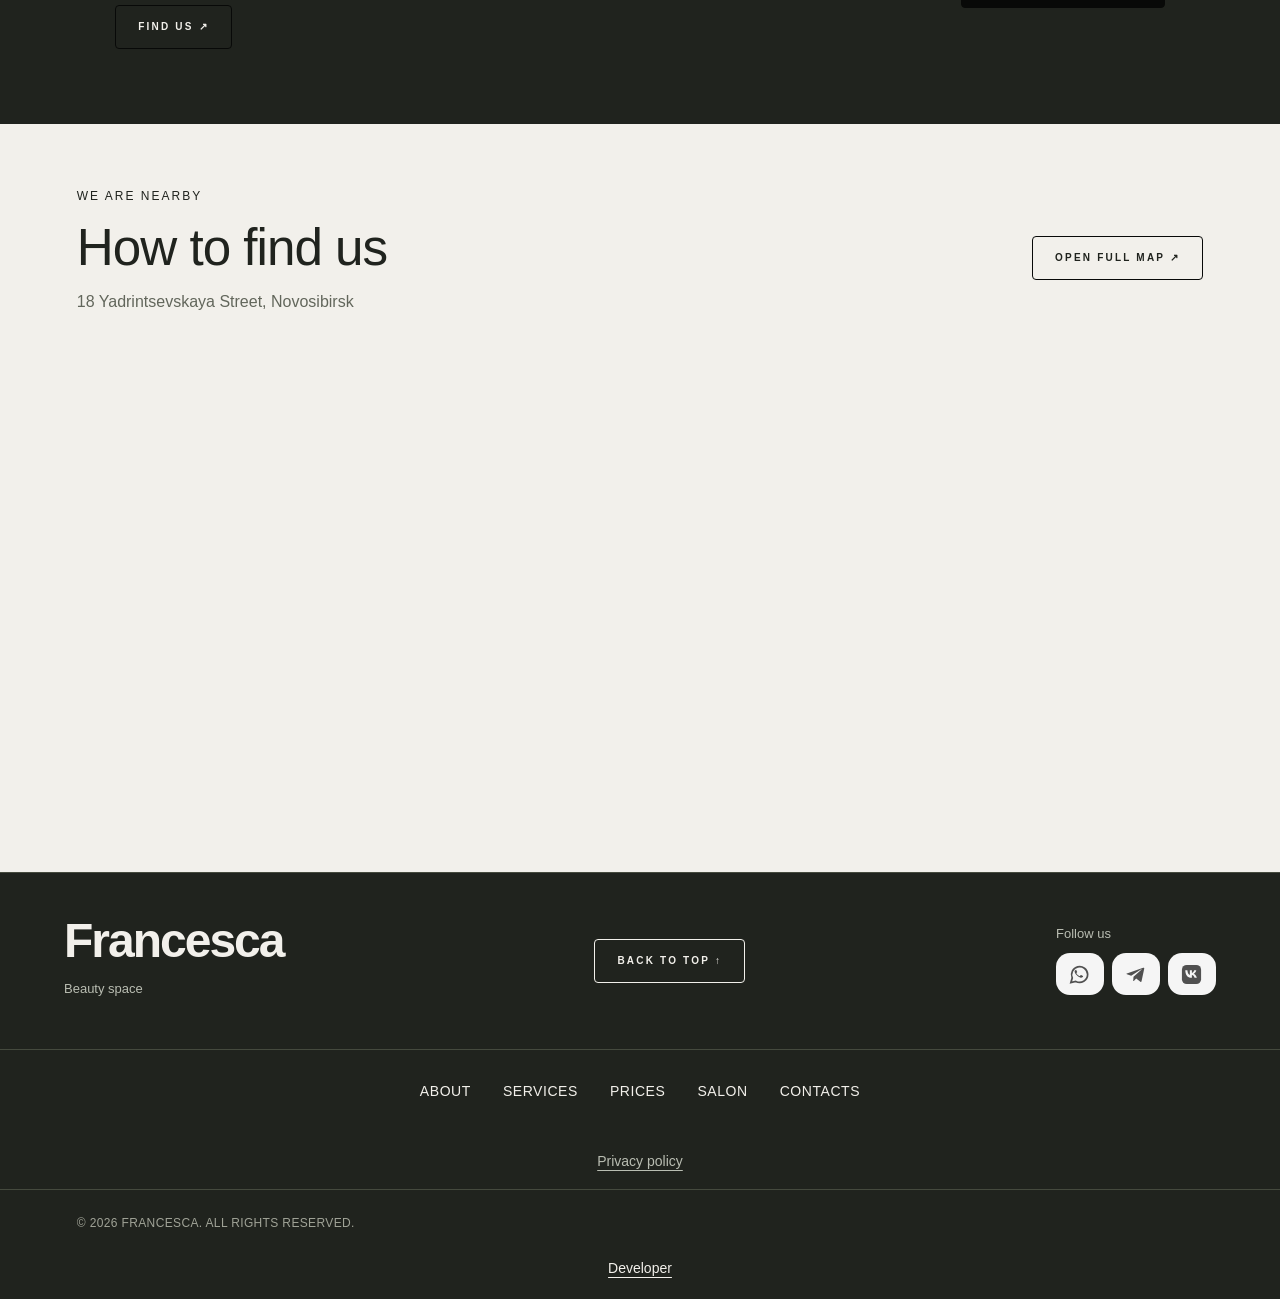
==== commit 8d3920d3: "Add mobile hamburger navigation" ====
--- a/index.html
+++ b/index.html
@@ -6,9 +6,9 @@
 body.home{background:#f2f0eb}.home .site-header{position:fixed;left:0;right:0;background:transparent;color:white;box-shadow:none;border-color:transparent;backdrop-filter:none;transition:background .3s,color .3s}.home .site-header.scrolled{background:rgba(242,240,235,.97);color:#20231e;backdrop-filter:blur(14px);border-bottom:1px solid #cfcec6}.home .site-header .booking{background:#fff;color:#20231e}.home .site-nav a:hover{border-color:currentColor}.home-hero{position:relative;min-height:780px;min-height:100svh;background:#080807;color:white;display:flex;align-items:center;overflow:hidden}.hero-art{position:absolute;inset:0;width:100%;height:100%;object-fit:cover;animation:bloom 18s ease-in-out infinite alternate}.home-hero:after{content:'';position:absolute;inset:0;background:linear-gradient(90deg,rgba(0,0,0,.35),transparent 85%),linear-gradient(0deg,rgba(0,0,0,.4),transparent 65%)}.home-hero-copy{position:relative;z-index:1;width:100%;max-width:1500px;margin:auto;padding:160px 9% 110px}.home-hero h1{font-size:clamp(52px,6.6vw,100px);font-weight:400;line-height:.98;letter-spacing:-.055em;margin:25px 0;max-width:800px}.home-hero p{font-size:16px;line-height:1.7;max-width:360px;color:#e4e0d9}.home-hero .booking{margin-top:18px;background:#ffffff13;border:1px solid #ffffff66;color:#fff}.scroll-hint{position:absolute;bottom:35px;left:9%;z-index:2;font-size:12px;letter-spacing:2px}.home-ticker{background:#0d0e0b;color:#f2f0eb;padding:18px 0;overflow:hidden;white-space:nowrap;letter-spacing:3px;font-size:15px}.home-ticker-track{display:flex;width:max-content;animation:marquee 35s linear infinite}.home-ticker-track span{padding-right:30px}.brand-statement{text-align:center;padding:110px 6% 90px}.brand-word{font-size:clamp(110px,25vw,360px);line-height:1.1;letter-spacing:-.075em;font-weight:400;margin:15px 0}.brand-statement p{font-size:13px;letter-spacing:3px;text-transform:uppercase;color:#787d70}.home-about{max-width:1250px;margin:0 auto;padding:0 6% 110px;display:grid;grid-template-columns:1fr 1fr;gap:80px;align-items:center}.home-about img{width:100%;aspect-ratio:4/5;object-fit:cover;max-height:550px}.home-about h2,.home-services h2,.home-visit h2{font-size:clamp(36px,4.3vw,60px);font-weight:400;line-height:1.1;letter-spacing:-2px}.home-about p{line-height:1.8;color:#62665b}.home-about .toplink{display:inline-block;margin-top:22px}.home-services{padding:70px 6% 90px;border-top:1px solid #cfcec6;max-width:1500px;margin:auto}.home-section-top{display:flex;justify-content:space-between;align-items:end;gap:30px;margin-bottom:40px}.home-service-strip{display:flex;gap:22px;overflow-x:auto;padding:0 0 25px;scroll-snap-type:x mandatory}.home-service-card{flex:0 0 285px;scroll-snap-align:start}.home-service-card img{width:100%;aspect-ratio:4/5;object-fit:cover;transition:transform .4s}.home-service-card:hover img{transform:translateY(-5px)}.home-service-card h3{font-size:24px;font-weight:400;letter-spacing:-.6px;margin:18px 0 10px}.home-service-card p{font-size:14px;line-height:1.6;color:#62665b}.home-service-card .toplink{display:inline-block;margin-top:10px}.home-visit{background:#20231e;color:#f2f0eb;padding:75px 9%;display:flex;justify-content:space-between;gap:40px;align-items:center}.home-visit p{line-height:1.7;color:#c7cbbf}.home-visit .booking{background:#f2f0eb;color:#20231e}.home footer{border-top:1px solid #454a3e}@keyframes bloom{from{transform:scale(1)}to{transform:scale(1.06)}}@media(max-width:760px){.home-hero-copy{padding:180px 7% 110px}.home-hero h1{font-size:56px}.hero-art{object-position:60% center}.home-about{grid-template-columns:1fr;gap:35px;padding-bottom:65px}.brand-statement{padding:65px 6%}.home-section-top{display:block}.home-section-top>a{display:inline-block;margin-top:20px}.home-visit{display:block}.home-visit .booking{margin-top:15px}.home .site-header{background:#11110ecc}.home-service-card{flex-basis:260px}}@media(prefers-reduced-motion:reduce){.hero-art,.home-ticker-track{animation:none}.home-service-card:hover img{transform:none}}
 .salon-map{background:#f2f0eb;padding:65px 6%}.map-heading{display:flex;justify-content:space-between;align-items:center;gap:25px;margin-bottom:30px}.map-heading h2{font-size:clamp(32px,4vw,52px);margin:15px 0}.map-heading p{color:#62665b}.salon-map iframe{width:100%;height:450px}@media(max-width:760px){.salon-map{padding:40px 6%}.map-heading{display:block}.map-heading .toplink{display:inline-block;margin-top:10px}.salon-map iframe{height:350px}} .developer-credit{background:#20231e;color:#b9bdb2;border-top:1px solid #454a3e;padding:20px 6%;text-align:center;font-size:14px;line-height:1.6}.developer-credit a{color:#f2f0eb;text-decoration:underline;text-underline-offset:4px}.developer-credit a:hover{color:#8bd0f5}.site-header .logo{font-size:32px;letter-spacing:-1.5px;font-weight:600}.footer-brand{font-size:48px;letter-spacing:-2px}.brand-word{font-size:clamp(60px,16vw,230px);letter-spacing:-.065em}.home .site-header .logo{font-size:32px}@media(max-width:1050px){.site-nav{gap:16px}.site-header{gap:15px;padding-left:3%;padding-right:3%}.site-header .logo,.home .site-header .logo{font-size:27px}}@media(max-width:760px){.site-header .logo,.home .site-header .logo{font-size:30px}.brand-word{font-size:16vw}.footer-brand{font-size:42px}}
 .francesca-loader{position:fixed;inset:0;z-index:10000;background:#050505;color:#f5f4ef;display:grid;place-items:center;transition:opacity .65s ease,visibility .65s;pointer-events:all}.francesca-loader.is-ready{opacity:0;visibility:hidden;pointer-events:none}.loader-frame{width:min(360px,78vw);height:min(510px,73svh);border:1px solid #777;display:flex;flex-direction:column;align-items:center;justify-content:center;position:relative}.loader-name{font:400 clamp(25px,6vw,37px) Georgia,serif;letter-spacing:3px}.loader-label{font:12px Arial,sans-serif;letter-spacing:5px;color:#999;margin-top:16px}.loader-line{width:70px;height:1px;background:#292929;overflow:hidden;margin-top:38px}.loader-line:after{content:'';display:block;width:40%;height:100%;background:#eee;animation:loading-line 1.1s ease-in-out infinite}.loader-frame:after{content:'';position:absolute;inset:-1px;border:1px solid #ddd;animation:frame-glow 2s ease-in-out infinite;pointer-events:none}@keyframes loading-line{from{transform:translateX(-110%)}to{transform:translateX(360%)}}@keyframes frame-glow{50%{opacity:.2}}.home .hero-art{animation:living-flower 18s ease-in-out infinite alternate;transform-origin:58% 45%;filter:url(#flower-flow);will-change:transform}@keyframes living-flower{0%{transform:scale(1.04) rotate(-1deg)}50%{transform:scale(1.09) rotate(.5deg) translateY(-.6%)}100%{transform:scale(1.055) rotate(1.1deg) translateX(-.5%)}}@media(prefers-reduced-motion:reduce){.home .hero-art{animation:none;filter:none;transform:scale(1.04)}.loader-line:after,.loader-frame:after{animation:none}.francesca-loader{transition:none}}
-.footer-nav{display:flex;justify-content:center;align-items:center;flex-wrap:wrap;gap:18px 32px;background:#20231e;color:#f2f0eb;padding:25px 6%;border-top:1px solid #454a3e}.footer-nav a{display:block;padding:8px 0;border:0;border-bottom:1px solid transparent;font-size:14px;letter-spacing:.04em;text-transform:uppercase}.footer-nav a:hover,.footer-nav a[aria-current="page"]{background:none;border-bottom-color:currentColor}@media(max-width:760px){.footer-nav{gap:12px 22px;overflow:visible}.footer-nav a{font-size:13px;padding:8px 0}}.copyright{background:#20231e;color:#a0a397;border-top:1px solid #454a3e;padding:24px 6%;font-size:12px;line-height:1.6;letter-spacing:.03em}.copyright+.developer-credit{border-top:0;padding-top:0}@media(max-width:760px){.copyright{text-align:center}}.social-links{display:flex;flex-wrap:wrap;gap:14px 22px}.social-link{display:inline-flex;align-items:center;gap:9px;font-size:14px}.social-link:hover{color:#8bd0f5}.social-icon{display:inline-flex;align-items:center;justify-content:center;width:32px;height:32px;border-radius:50%;color:white;font-size:18px}.telegram-icon{background:#229ed9}.whatsapp-icon{background:#21834b}.vk-icon{background:#0077ff;font-size:13px;font-weight:bold}footer{flex-wrap:wrap}.social-links{gap:8px}.social-links .social-link{display:inline-flex;align-items:center;justify-content:center;width:48px;height:42px;border-radius:14px;background:#f5f5f5;color:#505050;padding:0;transition:background .2s,transform .2s}.social-links .social-link:hover{background:#e3e3e3;color:#252525;transform:translateY(-2px)}.social-link svg{display:block;flex-shrink:0}@media(prefers-reduced-motion:reduce){.social-links .social-link{transition:none}.social-links .social-link:hover{transform:none}}.privacy-footer-link{background:#20231e;color:#b9bdb2;padding:20px 6%;text-align:center;font-size:14px}.privacy-footer-link a{text-decoration:underline;text-underline-offset:4px}.privacy-footer-link a:hover{color:#fff}</style><link rel="stylesheet" href="language.css?v=booking2"><link rel="stylesheet" href="brand-motion.css"><link rel="stylesheet" href="buttons.css?v=1"></head><body class="home"><script>document.body.insertAdjacentHTML("afterbegin","<div class=\"francesca-loader\" role=\"status\" aria-live=\"polite\" aria-label=\"Francesca \u2014 \u0437\u0430\u0433\u0440\u0443\u0437\u043a\u0430\"><div class=\"loader-frame\"><div class=\"loader-name\">Francesca</div><div class=\"loader-line\" aria-hidden=\"true\"></div><div class=\"loader-label\">\u0417\u0410\u0413\u0420\u0423\u0417\u041a\u0410</div></div></div>");</script><svg width="0" height="0" aria-hidden="true" style="position:absolute;pointer-events:none"><defs><filter id="flower-flow" x="-5%" y="-5%" width="110%" height="110%" color-interpolation-filters="sRGB"><feTurbulence type="fractalNoise" baseFrequency="0.004 0.007" numOctaves="1" seed="9" result="noise"><animate attributeName="baseFrequency" values="0.004 0.007;0.005 0.006;0.004 0.007" dur="20s" repeatCount="indefinite"/></feTurbulence><feDisplacementMap in="SourceGraphic" in2="noise" scale="12" xChannelSelector="R" yChannelSelector="G"><animate attributeName="scale" values="9;19;9" dur="14s" repeatCount="indefinite"/></feDisplacementMap></filter></defs></svg><header class="site-header"><a href="index.html" class="logo" aria-label="Francesca — главная страница">Francesca</a><nav class="site-nav" aria-label="Основная навигация"><a href="about.html">О бренде</a><a href="services.html">Услуги</a><a href="maks.html">Прайс</a><a href="salons.html">Салоны</a><a href="contacts.html">Контакты</a><label class="language-switcher"><span class="language-switcher-label">Language</span><select class="language-select" aria-label="Language"><option value="en">English ★</option><option value="ru">Русский</option><option value="es">Español</option></select></label></nav><a class="booking" href="https://wa.me/79134507711?text=%D0%97%D0%B4%D1%80%D0%B0%D0%B2%D1%81%D1%82%D0%B2%D1%83%D0%B9%D1%82%D0%B5%21%20%D0%A5%D0%BE%D1%87%D1%83%20%D0%B7%D0%B0%D0%BF%D0%B8%D1%81%D0%B0%D1%82%D1%8C%D1%81%D1%8F%20%D0%B2%20maks." target="_blank" rel="noopener noreferrer">Записаться в WhatsApp ↗</a></header><section class="home-hero"><img class="hero-art" src="home-hero.png" alt="Скульптурный цветок с нежными светлыми лепестками"><div class="home-hero-copy"><div class="eyebrow">Francesca · Пространство красоты</div><h1>Красота,<br>в которой<br>вы — главное.</h1><p>От естественного образа до особого события. Найдите время для себя в студии Francesca.</p><a class="booking" href="https://wa.me/79134507711?text=%D0%97%D0%B4%D1%80%D0%B0%D0%B2%D1%81%D1%82%D0%B2%D1%83%D0%B9%D1%82%D0%B5%21%20%D0%A5%D0%BE%D1%87%D1%83%20%D0%B7%D0%B0%D0%BF%D0%B8%D1%81%D0%B0%D1%82%D1%8C%D1%81%D1%8F%20%D0%B2%20maks." target="_blank" rel="noopener noreferrer">Записаться в WhatsApp ↗</a></div><a class="scroll-hint" href="#discover">ОТКРОЙТЕ Francesca ↓</a></section><div class="home-ticker"><div class="home-ticker-track"><span>Francesca · ПРОСТРАНСТВО КРАСОТЫ · НОВОСИБИРСК · ЯДРИНЦЕВСКАЯ, 18 · Francesca · ПРОСТРАНСТВО КРАСОТЫ · НОВОСИБИРСК · ЯДРИНЦЕВСКАЯ, 18 · </span><span aria-hidden="true">Francesca · ПРОСТРАНСТВО КРАСОТЫ · НОВОСИБИРСК · ЯДРИНЦЕВСКАЯ, 18 · Francesca · ПРОСТРАНСТВО КРАСОТЫ · НОВОСИБИРСК · ЯДРИНЦЕВСКАЯ, 18 · </span></div></div><section class="brand-statement" id="discover"><p>Ваше пространство красоты</p><div class="brand-word">Francesca</div><p>Внимание к вам. Красота в деталях.</p></section><section class="home-about"><img src="makeup.png" alt="Нежный дневной макияж" loading="lazy"><div><div class="eyebrow">О бренде</div><h2>Быть собой.<br>Чувствовать себя<br>прекрасно.</h2><p>Макияж, волосы, уход за лицом и телом — в одном пространстве на Ядринцевской улице, 18 в Новосибирске.</p><p>Выберите привычный уход или новый образ. Состав услуги и стоимость уточним вместе с вами перед записью.</p><a class="toplink" href="about.html">Больше о Francesca ↗</a></div></section><section class="home-services"><div class="home-section-top"><div><div class="eyebrow">Шесть направлений</div><h2>Красота начинается<br>с вашего желания.</h2></div><a class="toplink" href="services.html">Все услуги ↗</a></div><div class="home-service-strip"><article class="home-service-card"><a href="maks.html#group-0"><img src="makeup.png" alt="Макияж и брови" loading="lazy"><h3>Макияж и брови</h3></a><p>Естественные и выразительные образы.</p><a href="maks.html#group-0" class="toplink">Подробнее ↗</a></article><article class="home-service-card"><a href="maks.html#group-1"><img src="hair.png" alt="Парикмахерский зал" loading="lazy"><h3>Парикмахерский зал</h3></a><p>Стрижки, укладки и забота о волосах.</p><a href="maks.html#group-1" class="toplink">Подробнее ↗</a></article><article class="home-service-card"><a href="maks.html#group-2"><img src="nails.png" alt="Ногтевой сервис" loading="lazy"><h3>Ногтевой сервис</h3></a><p>Маникюр, педикюр и аккуратные детали.</p><a href="maks.html#group-2" class="toplink">Подробнее ↗</a></article><article class="home-service-card"><a href="maks.html#group-3"><img src="face.png" alt="Уход за лицом" loading="lazy"><h3>Уход за лицом</h3></a><p>Время для заботы о вашей коже.</p><a href="maks.html#group-3" class="toplink">Подробнее ↗</a></article><article class="home-service-card"><a href="maks.html#group-4"><img src="body.png" alt="Уход за телом" loading="lazy"><h3>Уход за телом</h3></a><p>Расслабление и спа-ритуалы.</p><a href="maks.html#group-4" class="toplink">Подробнее ↗</a></article><article class="home-service-card"><a href="maks.html#group-5"><img src="epilation.png" alt="Эпиляция" loading="lazy"><h3>Эпиляция</h3></a><p>Гладкость и деликатный уход.</p><a href="maks.html#group-5" class="toplink">Подробнее ↗</a></article></div></section><section class="home-visit"><div><div class="eyebrow">Ждём вас</div><h2>До встречи в Francesca.</h2><p>Новосибирск, Ядринцевская улица, 18</p><a class="toplink" href="salons.html">Как нас найти ↗</a></div><a class="booking" href="https://wa.me/79134507711?text=%D0%97%D0%B4%D1%80%D0%B0%D0%B2%D1%81%D1%82%D0%B2%D1%83%D0%B9%D1%82%D0%B5%21%20%D0%A5%D0%BE%D1%87%D1%83%20%D0%B7%D0%B0%D0%BF%D0%B8%D1%81%D0%B0%D1%82%D1%8C%D1%81%D1%8F%20%D0%B2%20maks." target="_blank" rel="noopener noreferrer">Записаться в WhatsApp ↗</a></section><section class="salon-map" aria-labelledby="salon-map-title"><div class="map-heading"><div><div class="eyebrow">Мы рядом</div><h2 id="salon-map-title">Как нас найти</h2><p>Новосибирск, Ядринцевская улица, 18</p></div><a class="toplink" href="https://yandex.ru/maps/org/francheska/235811837210/" target="_blank" rel="noopener noreferrer">Открыть большую карту ↗</a></div><iframe title="Карта: салон Francesca, Новосибирск, Ядринцевская улица, 18" src="https://yandex.ru/map-widget/v1/?text=%D0%9D%D0%BE%D0%B2%D0%BE%D1%81%D0%B8%D0%B1%D0%B8%D1%80%D1%81%D0%BA%2C%20%D0%AF%D0%B4%D1%80%D0%B8%D0%BD%D1%86%D0%B5%D0%B2%D1%81%D0%BA%D0%B0%D1%8F%2018&amp;z=16" width="100%" height="450" style="border:0;display:block" loading="lazy" referrerpolicy="no-referrer-when-downgrade" allowfullscreen></iframe></section><footer><div><a href="index.html" class="footer-brand" aria-label="Francesca — главная страница">Francesca</a><p>Пространство красоты</p></div><a href="#" class="toplink">Наверх ↑</a><div class="socials"><span class="socials-label">Мы в соцсетях</span><div class="social-links"><a class="social-link" href="https://wa.me/79134507711" target="_blank" rel="noopener noreferrer" aria-label="WhatsApp" title="WhatsApp"><svg width="23" height="23" viewBox="0 0 24 24" fill="currentColor" aria-hidden="true"><path d="M20.5 11.8a8.4 8.4 0 0 1-12.4 7.4L3 20.5l1.4-4.9A8.4 8.4 0 1 1 20.5 11.8Z" fill="none" stroke="currentColor" stroke-width="1.8"/><path d="M8 7.3c-.5 0-1.1.8-1.1 1.6 0 2.1 3.4 5.8 6.5 6.5.9.2 2.1-.5 2.3-1.2.1-.3.1-.6-.1-.7l-1.9-.9c-.2-.1-.4 0-.6.3l-.6.7c-.2.2-.4.2-.7 0-1.3-.6-2.3-1.5-2.9-2.7-.2-.3-.1-.4.1-.6l.5-.7c.1-.2.1-.4 0-.6l-.9-1.8c-.1-.2-.3-.2-.6-.2Z"/></svg></a><a class="social-link" href="https://t.me/francesca_salon" target="_blank" rel="noopener noreferrer" aria-label="Telegram" title="Telegram"><svg width="23" height="23" viewBox="0 0 24 24" fill="currentColor" aria-hidden="true"><path d="m3 11 17-6c.8-.3 1.3.2 1.1 1l-2.8 13c-.1.8-.6 1-1.2.6l-4.4-3.3-2.2 2.1c-.3.3-.5.5-.9.5l.3-4.5 8.2-7.4c.4-.3-.1-.5-.5-.2L7.5 13.2 3.1 11.8c-.8-.3-.8-.6-.1-.8Z"/></svg></a><a class="social-link" href="https://vk.ru/club230383355" target="_blank" rel="noopener noreferrer" aria-label="ВКонтакте" title="ВКонтакте"><svg width="23" height="23" viewBox="0 0 24 24" fill="currentColor" aria-hidden="true"><rect x="2" y="2" width="20" height="20" rx="5"/><path d="M5.5 7.5h2.2c.2 3.2 1.6 4.6 2.6 4.9V7.5h2.1v2.8c1-.1 2-1.4 2.4-2.8H17c-.3 1.7-1.7 3.1-2.6 3.7.9.5 2.6 1.8 3.2 4.2h-2.4c-.5-1.5-1.5-2.7-2.8-2.8v2.8h-.3c-4.5 0-6.3-3-6.6-7.9Z" fill="#f5f5f5"/></svg></a></div></div></footer><nav class="footer-nav" aria-label="Навигация внизу страницы"><a href="about.html">О бренде</a><a href="services.html">Услуги</a><a href="maks.html">Прайс</a><a href="salons.html">Салоны</a><a href="contacts.html">Контакты</a></nav><div class="privacy-footer-link"><a href="privacy.html">Политика конфиденциальности</a></div><div class="copyright">© 2026 FRANCESCA. ВСЕ ПРАВА ЗАЩИЩЕНЫ.</div><div class="developer-credit"><a href="https://t.me/maksim0_o" target="_blank" rel="noopener noreferrer" aria-label="Разработчик — открыть Telegram">Разработчик</a></div><script>const bar=document.querySelector(".site-header");function updateBar(){bar.classList.toggle("scrolled",window.scrollY>40)}window.addEventListener("scroll",updateBar,{passive:true});updateBar();</script><script>
+.footer-nav{display:flex;justify-content:center;align-items:center;flex-wrap:wrap;gap:18px 32px;background:#20231e;color:#f2f0eb;padding:25px 6%;border-top:1px solid #454a3e}.footer-nav a{display:block;padding:8px 0;border:0;border-bottom:1px solid transparent;font-size:14px;letter-spacing:.04em;text-transform:uppercase}.footer-nav a:hover,.footer-nav a[aria-current="page"]{background:none;border-bottom-color:currentColor}@media(max-width:760px){.footer-nav{gap:12px 22px;overflow:visible}.footer-nav a{font-size:13px;padding:8px 0}}.copyright{background:#20231e;color:#a0a397;border-top:1px solid #454a3e;padding:24px 6%;font-size:12px;line-height:1.6;letter-spacing:.03em}.copyright+.developer-credit{border-top:0;padding-top:0}@media(max-width:760px){.copyright{text-align:center}}.social-links{display:flex;flex-wrap:wrap;gap:14px 22px}.social-link{display:inline-flex;align-items:center;gap:9px;font-size:14px}.social-link:hover{color:#8bd0f5}.social-icon{display:inline-flex;align-items:center;justify-content:center;width:32px;height:32px;border-radius:50%;color:white;font-size:18px}.telegram-icon{background:#229ed9}.whatsapp-icon{background:#21834b}.vk-icon{background:#0077ff;font-size:13px;font-weight:bold}footer{flex-wrap:wrap}.social-links{gap:8px}.social-links .social-link{display:inline-flex;align-items:center;justify-content:center;width:48px;height:42px;border-radius:14px;background:#f5f5f5;color:#505050;padding:0;transition:background .2s,transform .2s}.social-links .social-link:hover{background:#e3e3e3;color:#252525;transform:translateY(-2px)}.social-link svg{display:block;flex-shrink:0}@media(prefers-reduced-motion:reduce){.social-links .social-link{transition:none}.social-links .social-link:hover{transform:none}}.privacy-footer-link{background:#20231e;color:#b9bdb2;padding:20px 6%;text-align:center;font-size:14px}.privacy-footer-link a{text-decoration:underline;text-underline-offset:4px}.privacy-footer-link a:hover{color:#fff}</style><link rel="stylesheet" href="language.css?v=booking2"><link rel="stylesheet" href="brand-motion.css"><link rel="stylesheet" href="buttons.css?v=1"><link rel="stylesheet" href="mobile-menu.css?v=1"></head><body class="home"><script>document.body.insertAdjacentHTML("afterbegin","<div class=\"francesca-loader\" role=\"status\" aria-live=\"polite\" aria-label=\"Francesca \u2014 \u0437\u0430\u0433\u0440\u0443\u0437\u043a\u0430\"><div class=\"loader-frame\"><div class=\"loader-name\">Francesca</div><div class=\"loader-line\" aria-hidden=\"true\"></div><div class=\"loader-label\">\u0417\u0410\u0413\u0420\u0423\u0417\u041a\u0410</div></div></div>");</script><svg width="0" height="0" aria-hidden="true" style="position:absolute;pointer-events:none"><defs><filter id="flower-flow" x="-5%" y="-5%" width="110%" height="110%" color-interpolation-filters="sRGB"><feTurbulence type="fractalNoise" baseFrequency="0.004 0.007" numOctaves="1" seed="9" result="noise"><animate attributeName="baseFrequency" values="0.004 0.007;0.005 0.006;0.004 0.007" dur="20s" repeatCount="indefinite"/></feTurbulence><feDisplacementMap in="SourceGraphic" in2="noise" scale="12" xChannelSelector="R" yChannelSelector="G"><animate attributeName="scale" values="9;19;9" dur="14s" repeatCount="indefinite"/></feDisplacementMap></filter></defs></svg><header class="site-header"><a href="index.html" class="logo" aria-label="Francesca — главная страница">Francesca</a><nav class="site-nav" aria-label="Основная навигация"><a href="about.html">О бренде</a><a href="services.html">Услуги</a><a href="maks.html">Прайс</a><a href="salons.html">Салоны</a><a href="contacts.html">Контакты</a><label class="language-switcher"><span class="language-switcher-label">Language</span><select class="language-select" aria-label="Language"><option value="en">English ★</option><option value="ru">Русский</option><option value="es">Español</option></select></label></nav><a class="booking" href="https://wa.me/79134507711?text=%D0%97%D0%B4%D1%80%D0%B0%D0%B2%D1%81%D1%82%D0%B2%D1%83%D0%B9%D1%82%D0%B5%21%20%D0%A5%D0%BE%D1%87%D1%83%20%D0%B7%D0%B0%D0%BF%D0%B8%D1%81%D0%B0%D1%82%D1%8C%D1%81%D1%8F%20%D0%B2%20maks." target="_blank" rel="noopener noreferrer">Записаться в WhatsApp ↗</a></header><section class="home-hero"><img class="hero-art" src="home-hero.png" alt="Скульптурный цветок с нежными светлыми лепестками"><div class="home-hero-copy"><div class="eyebrow">Francesca · Пространство красоты</div><h1>Красота,<br>в которой<br>вы — главное.</h1><p>От естественного образа до особого события. Найдите время для себя в студии Francesca.</p><a class="booking" href="https://wa.me/79134507711?text=%D0%97%D0%B4%D1%80%D0%B0%D0%B2%D1%81%D1%82%D0%B2%D1%83%D0%B9%D1%82%D0%B5%21%20%D0%A5%D0%BE%D1%87%D1%83%20%D0%B7%D0%B0%D0%BF%D0%B8%D1%81%D0%B0%D1%82%D1%8C%D1%81%D1%8F%20%D0%B2%20maks." target="_blank" rel="noopener noreferrer">Записаться в WhatsApp ↗</a></div><a class="scroll-hint" href="#discover">ОТКРОЙТЕ Francesca ↓</a></section><div class="home-ticker"><div class="home-ticker-track"><span>Francesca · ПРОСТРАНСТВО КРАСОТЫ · НОВОСИБИРСК · ЯДРИНЦЕВСКАЯ, 18 · Francesca · ПРОСТРАНСТВО КРАСОТЫ · НОВОСИБИРСК · ЯДРИНЦЕВСКАЯ, 18 · </span><span aria-hidden="true">Francesca · ПРОСТРАНСТВО КРАСОТЫ · НОВОСИБИРСК · ЯДРИНЦЕВСКАЯ, 18 · Francesca · ПРОСТРАНСТВО КРАСОТЫ · НОВОСИБИРСК · ЯДРИНЦЕВСКАЯ, 18 · </span></div></div><section class="brand-statement" id="discover"><p>Ваше пространство красоты</p><div class="brand-word">Francesca</div><p>Внимание к вам. Красота в деталях.</p></section><section class="home-about"><img src="makeup.png" alt="Нежный дневной макияж" loading="lazy"><div><div class="eyebrow">О бренде</div><h2>Быть собой.<br>Чувствовать себя<br>прекрасно.</h2><p>Макияж, волосы, уход за лицом и телом — в одном пространстве на Ядринцевской улице, 18 в Новосибирске.</p><p>Выберите привычный уход или новый образ. Состав услуги и стоимость уточним вместе с вами перед записью.</p><a class="toplink" href="about.html">Больше о Francesca ↗</a></div></section><section class="home-services"><div class="home-section-top"><div><div class="eyebrow">Шесть направлений</div><h2>Красота начинается<br>с вашего желания.</h2></div><a class="toplink" href="services.html">Все услуги ↗</a></div><div class="home-service-strip"><article class="home-service-card"><a href="maks.html#group-0"><img src="makeup.png" alt="Макияж и брови" loading="lazy"><h3>Макияж и брови</h3></a><p>Естественные и выразительные образы.</p><a href="maks.html#group-0" class="toplink">Подробнее ↗</a></article><article class="home-service-card"><a href="maks.html#group-1"><img src="hair.png" alt="Парикмахерский зал" loading="lazy"><h3>Парикмахерский зал</h3></a><p>Стрижки, укладки и забота о волосах.</p><a href="maks.html#group-1" class="toplink">Подробнее ↗</a></article><article class="home-service-card"><a href="maks.html#group-2"><img src="nails.png" alt="Ногтевой сервис" loading="lazy"><h3>Ногтевой сервис</h3></a><p>Маникюр, педикюр и аккуратные детали.</p><a href="maks.html#group-2" class="toplink">Подробнее ↗</a></article><article class="home-service-card"><a href="maks.html#group-3"><img src="face.png" alt="Уход за лицом" loading="lazy"><h3>Уход за лицом</h3></a><p>Время для заботы о вашей коже.</p><a href="maks.html#group-3" class="toplink">Подробнее ↗</a></article><article class="home-service-card"><a href="maks.html#group-4"><img src="body.png" alt="Уход за телом" loading="lazy"><h3>Уход за телом</h3></a><p>Расслабление и спа-ритуалы.</p><a href="maks.html#group-4" class="toplink">Подробнее ↗</a></article><article class="home-service-card"><a href="maks.html#group-5"><img src="epilation.png" alt="Эпиляция" loading="lazy"><h3>Эпиляция</h3></a><p>Гладкость и деликатный уход.</p><a href="maks.html#group-5" class="toplink">Подробнее ↗</a></article></div></section><section class="home-visit"><div><div class="eyebrow">Ждём вас</div><h2>До встречи в Francesca.</h2><p>Новосибирск, Ядринцевская улица, 18</p><a class="toplink" href="salons.html">Как нас найти ↗</a></div><a class="booking" href="https://wa.me/79134507711?text=%D0%97%D0%B4%D1%80%D0%B0%D0%B2%D1%81%D1%82%D0%B2%D1%83%D0%B9%D1%82%D0%B5%21%20%D0%A5%D0%BE%D1%87%D1%83%20%D0%B7%D0%B0%D0%BF%D0%B8%D1%81%D0%B0%D1%82%D1%8C%D1%81%D1%8F%20%D0%B2%20maks." target="_blank" rel="noopener noreferrer">Записаться в WhatsApp ↗</a></section><section class="salon-map" aria-labelledby="salon-map-title"><div class="map-heading"><div><div class="eyebrow">Мы рядом</div><h2 id="salon-map-title">Как нас найти</h2><p>Новосибирск, Ядринцевская улица, 18</p></div><a class="toplink" href="https://yandex.ru/maps/org/francheska/235811837210/" target="_blank" rel="noopener noreferrer">Открыть большую карту ↗</a></div><iframe title="Карта: салон Francesca, Новосибирск, Ядринцевская улица, 18" src="https://yandex.ru/map-widget/v1/?text=%D0%9D%D0%BE%D0%B2%D0%BE%D1%81%D0%B8%D0%B1%D0%B8%D1%80%D1%81%D0%BA%2C%20%D0%AF%D0%B4%D1%80%D0%B8%D0%BD%D1%86%D0%B5%D0%B2%D1%81%D0%BA%D0%B0%D1%8F%2018&amp;z=16" width="100%" height="450" style="border:0;display:block" loading="lazy" referrerpolicy="no-referrer-when-downgrade" allowfullscreen></iframe></section><footer><div><a href="index.html" class="footer-brand" aria-label="Francesca — главная страница">Francesca</a><p>Пространство красоты</p></div><a href="#" class="toplink">Наверх ↑</a><div class="socials"><span class="socials-label">Мы в соцсетях</span><div class="social-links"><a class="social-link" href="https://wa.me/79134507711" target="_blank" rel="noopener noreferrer" aria-label="WhatsApp" title="WhatsApp"><svg width="23" height="23" viewBox="0 0 24 24" fill="currentColor" aria-hidden="true"><path d="M20.5 11.8a8.4 8.4 0 0 1-12.4 7.4L3 20.5l1.4-4.9A8.4 8.4 0 1 1 20.5 11.8Z" fill="none" stroke="currentColor" stroke-width="1.8"/><path d="M8 7.3c-.5 0-1.1.8-1.1 1.6 0 2.1 3.4 5.8 6.5 6.5.9.2 2.1-.5 2.3-1.2.1-.3.1-.6-.1-.7l-1.9-.9c-.2-.1-.4 0-.6.3l-.6.7c-.2.2-.4.2-.7 0-1.3-.6-2.3-1.5-2.9-2.7-.2-.3-.1-.4.1-.6l.5-.7c.1-.2.1-.4 0-.6l-.9-1.8c-.1-.2-.3-.2-.6-.2Z"/></svg></a><a class="social-link" href="https://t.me/francesca_salon" target="_blank" rel="noopener noreferrer" aria-label="Telegram" title="Telegram"><svg width="23" height="23" viewBox="0 0 24 24" fill="currentColor" aria-hidden="true"><path d="m3 11 17-6c.8-.3 1.3.2 1.1 1l-2.8 13c-.1.8-.6 1-1.2.6l-4.4-3.3-2.2 2.1c-.3.3-.5.5-.9.5l.3-4.5 8.2-7.4c.4-.3-.1-.5-.5-.2L7.5 13.2 3.1 11.8c-.8-.3-.8-.6-.1-.8Z"/></svg></a><a class="social-link" href="https://vk.ru/club230383355" target="_blank" rel="noopener noreferrer" aria-label="ВКонтакте" title="ВКонтакте"><svg width="23" height="23" viewBox="0 0 24 24" fill="currentColor" aria-hidden="true"><rect x="2" y="2" width="20" height="20" rx="5"/><path d="M5.5 7.5h2.2c.2 3.2 1.6 4.6 2.6 4.9V7.5h2.1v2.8c1-.1 2-1.4 2.4-2.8H17c-.3 1.7-1.7 3.1-2.6 3.7.9.5 2.6 1.8 3.2 4.2h-2.4c-.5-1.5-1.5-2.7-2.8-2.8v2.8h-.3c-4.5 0-6.3-3-6.6-7.9Z" fill="#f5f5f5"/></svg></a></div></div></footer><nav class="footer-nav" aria-label="Навигация внизу страницы"><a href="about.html">О бренде</a><a href="services.html">Услуги</a><a href="maks.html">Прайс</a><a href="salons.html">Салоны</a><a href="contacts.html">Контакты</a></nav><div class="privacy-footer-link"><a href="privacy.html">Политика конфиденциальности</a></div><div class="copyright">© 2026 FRANCESCA. ВСЕ ПРАВА ЗАЩИЩЕНЫ.</div><div class="developer-credit"><a href="https://t.me/maksim0_o" target="_blank" rel="noopener noreferrer" aria-label="Разработчик — открыть Telegram">Разработчик</a></div><script>const bar=document.querySelector(".site-header");function updateBar(){bar.classList.toggle("scrolled",window.scrollY>40)}window.addEventListener("scroll",updateBar,{passive:true});updateBar();</script><script>
 (()=>{const loader=document.querySelector('.francesca-loader');const start=performance.now();let done=false;function finish(){if(done)return;done=true;setTimeout(()=>{loader.classList.add('is-ready');setTimeout(()=>loader.remove(),700)},Math.max(0,850-(performance.now()-start)))}const primary=document.querySelector('.hero-art')||document.querySelector('main img');if(primary&&!primary.complete){primary.addEventListener('load',finish,{once:true});primary.addEventListener('error',finish,{once:true})}else finish();setTimeout(finish,6000);window.addEventListener('pageshow',e=>{if(e.persisted)loader.remove()});})();
-</script><script src="brand-motion.js"></script><script src="language.js?v=booking2"></script></body></html>
+</script><script src="brand-motion.js"></script><script src="language.js?v=booking2"></script><script src="mobile-menu.js?v=1"></script></body></html>
 
 
 
--- a/mobile-menu.css
+++ b/mobile-menu.css
@@ -0,0 +1,169 @@
+.mobile-menu-panel {
+  display: contents;
+}
+
+.mobile-menu-toggle {
+  display: none;
+}
+
+@media (max-width: 760px) {
+  html {
+    scroll-padding-top: 80px !important;
+  }
+
+  .group {
+    scroll-margin-top: 80px !important;
+  }
+
+  .site-header,
+  .home .site-header {
+    position: sticky;
+    top: 0;
+    z-index: 200;
+    min-height: 72px !important;
+    padding: 12px 6% !important;
+    flex-wrap: nowrap !important;
+    overflow: visible;
+  }
+
+  .site-header .logo,
+  .home .site-header .logo {
+    position: relative;
+    z-index: 2;
+    font-size: 34px !important;
+  }
+
+  .mobile-menu-toggle {
+    position: relative;
+    z-index: 2;
+    display: inline-flex;
+    width: 50px;
+    height: 46px;
+    margin-left: auto;
+    padding: 9px 7px;
+    align-items: center;
+    justify-content: center;
+    flex-direction: column;
+    gap: 6px;
+    border: 0;
+    border-radius: 0;
+    background: transparent;
+    color: currentColor;
+    cursor: pointer;
+  }
+
+  .mobile-menu-toggle span {
+    display: block;
+    width: 31px;
+    height: 3px;
+    border-radius: 3px;
+    background: currentColor;
+    transition: transform .25s ease, opacity .2s ease;
+  }
+
+  .site-header.menu-open .mobile-menu-toggle span:nth-child(1) {
+    transform: translateY(9px) rotate(45deg);
+  }
+
+  .site-header.menu-open .mobile-menu-toggle span:nth-child(2) {
+    opacity: 0;
+  }
+
+  .site-header.menu-open .mobile-menu-toggle span:nth-child(3) {
+    transform: translateY(-9px) rotate(-45deg);
+  }
+
+  .mobile-menu-panel {
+    position: absolute;
+    top: 100%;
+    left: 0;
+    right: 0;
+    display: none;
+    max-height: calc(100vh - 72px);
+    padding: 10px 6% 22px;
+    overflow-y: auto;
+    flex-direction: column;
+    gap: 14px;
+    background: rgba(242, 240, 235, .985);
+    color: #20231e;
+    border-top: 1px solid rgba(32, 35, 30, .12);
+    box-shadow: 0 16px 28px rgba(32, 35, 30, .13);
+  }
+
+  .site-header.menu-open .mobile-menu-panel {
+    display: flex;
+    animation: mobile-menu-in .22s ease both;
+  }
+
+  .mobile-menu-panel .site-nav,
+  .home .mobile-menu-panel .site-nav {
+    display: flex !important;
+    width: 100%;
+    flex: none;
+    flex-direction: column;
+    align-items: stretch;
+    gap: 0 !important;
+    padding: 0 !important;
+    overflow: visible !important;
+  }
+
+  .mobile-menu-panel .site-nav > a,
+  .home .mobile-menu-panel .site-nav > a {
+    width: 100%;
+    padding: 15px 2px !important;
+    border: 0 !important;
+    border-bottom: 1px solid rgba(32, 35, 30, .18) !important;
+    color: #20231e !important;
+    font-size: 13px !important;
+    text-align: left;
+  }
+
+  .mobile-menu-panel .language-switcher {
+    width: 100%;
+    min-height: 54px;
+    margin: 0 !important;
+    padding: 8px 0;
+    justify-content: space-between;
+    border-bottom: 1px solid rgba(32, 35, 30, .18);
+    color: #20231e !important;
+  }
+
+  .mobile-menu-panel .language-select {
+    color: #20231e !important;
+    border-color: rgba(32, 35, 30, .45) !important;
+  }
+
+  .mobile-menu-panel > .booking,
+  .mobile-menu-panel > .booking-pair {
+    display: flex !important;
+    width: 100%;
+    margin: 0 !important;
+  }
+
+  .mobile-menu-panel > .booking-pair {
+    flex-direction: column;
+  }
+
+  .mobile-menu-panel .booking {
+    width: 100%;
+  }
+}
+
+@keyframes mobile-menu-in {
+  from {
+    opacity: 0;
+    transform: translateY(-8px);
+  }
+  to {
+    opacity: 1;
+    transform: translateY(0);
+  }
+}
+
+@media (prefers-reduced-motion: reduce) {
+  .mobile-menu-toggle span,
+  .site-header.menu-open .mobile-menu-panel {
+    animation: none;
+    transition: none;
+  }
+}
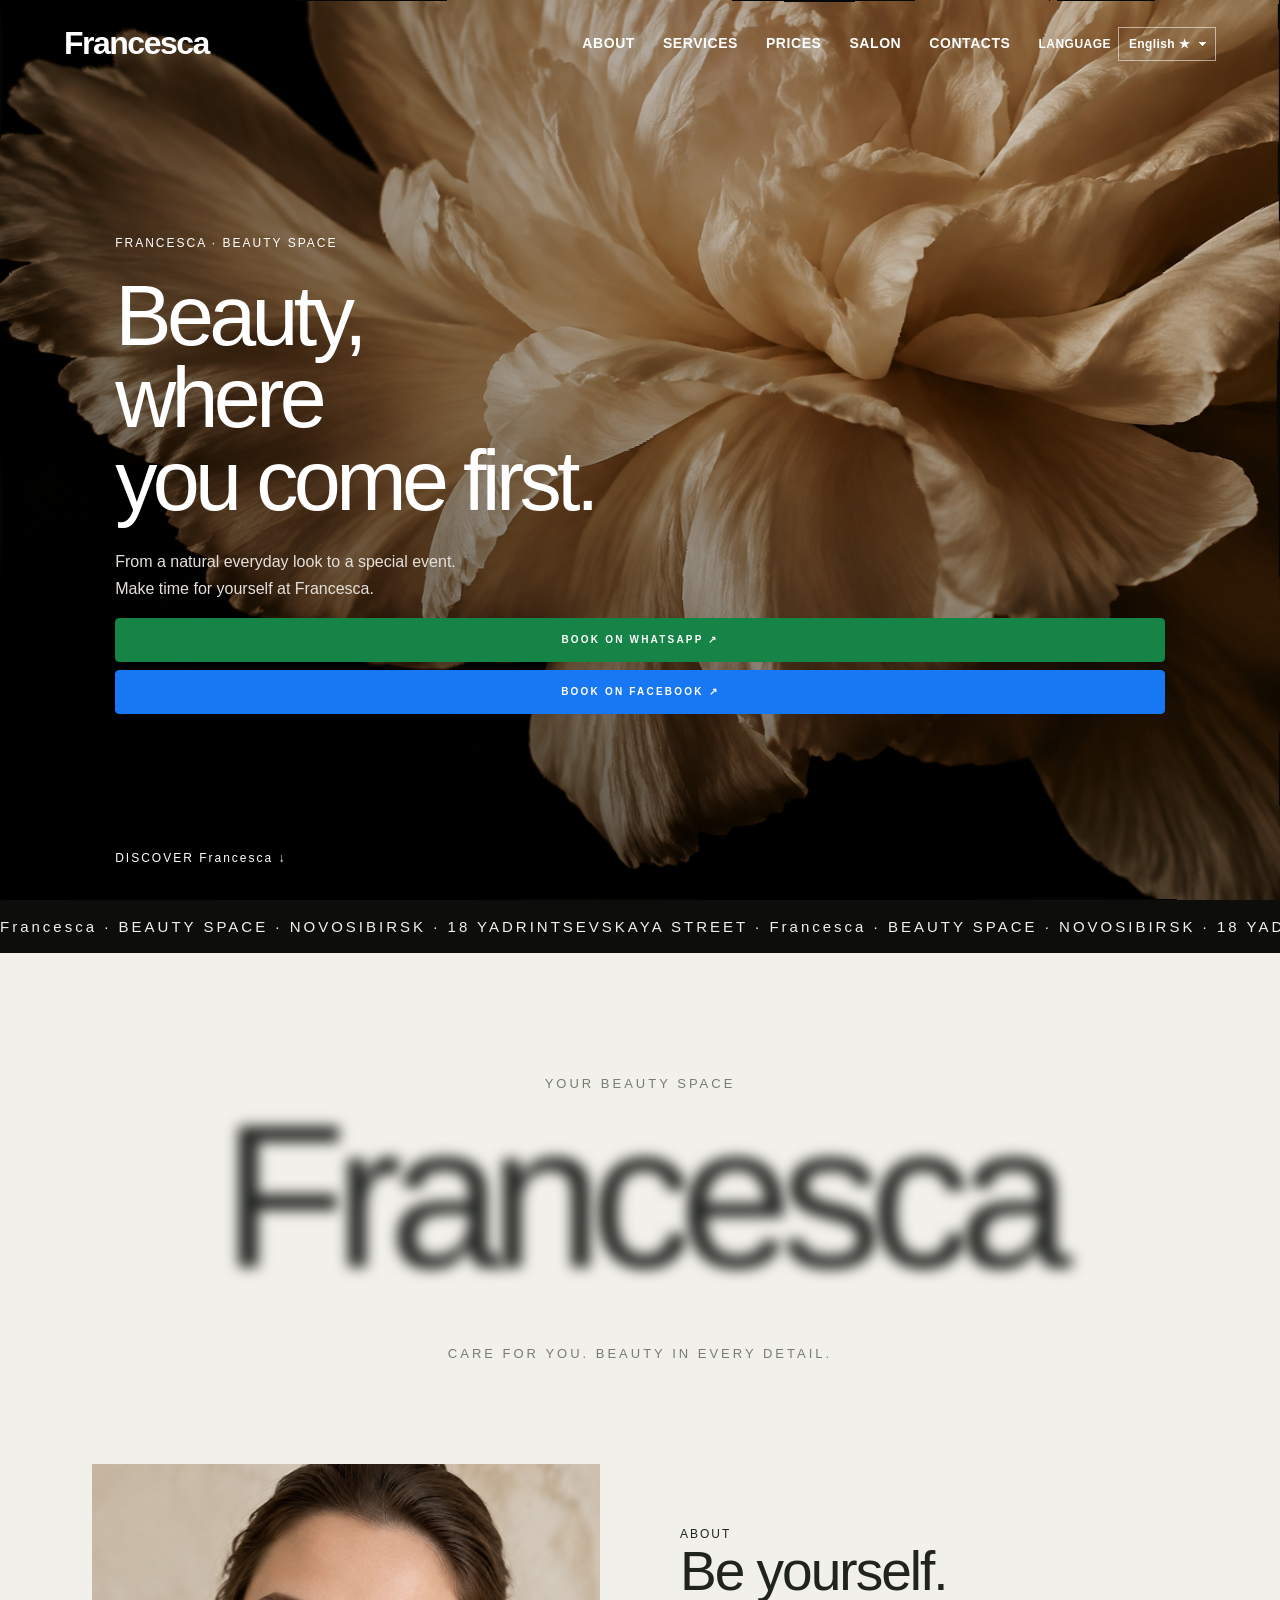
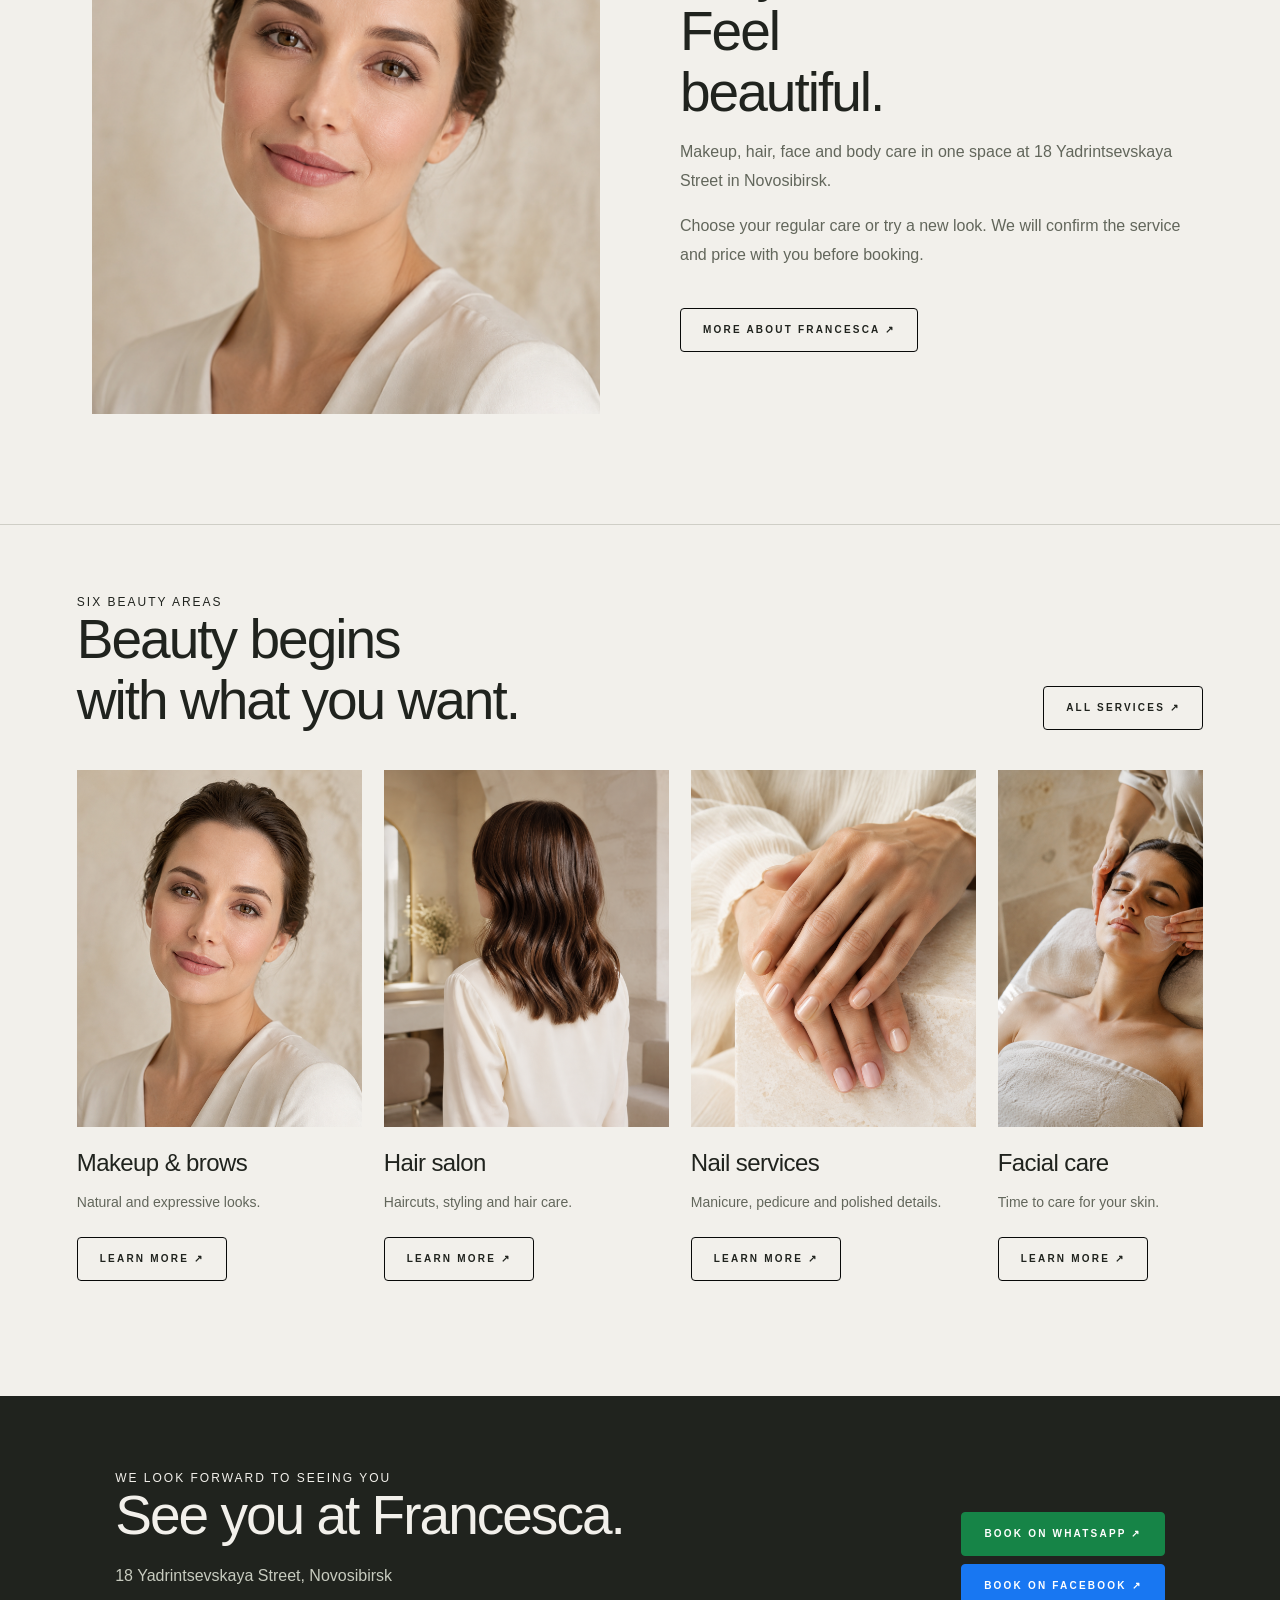
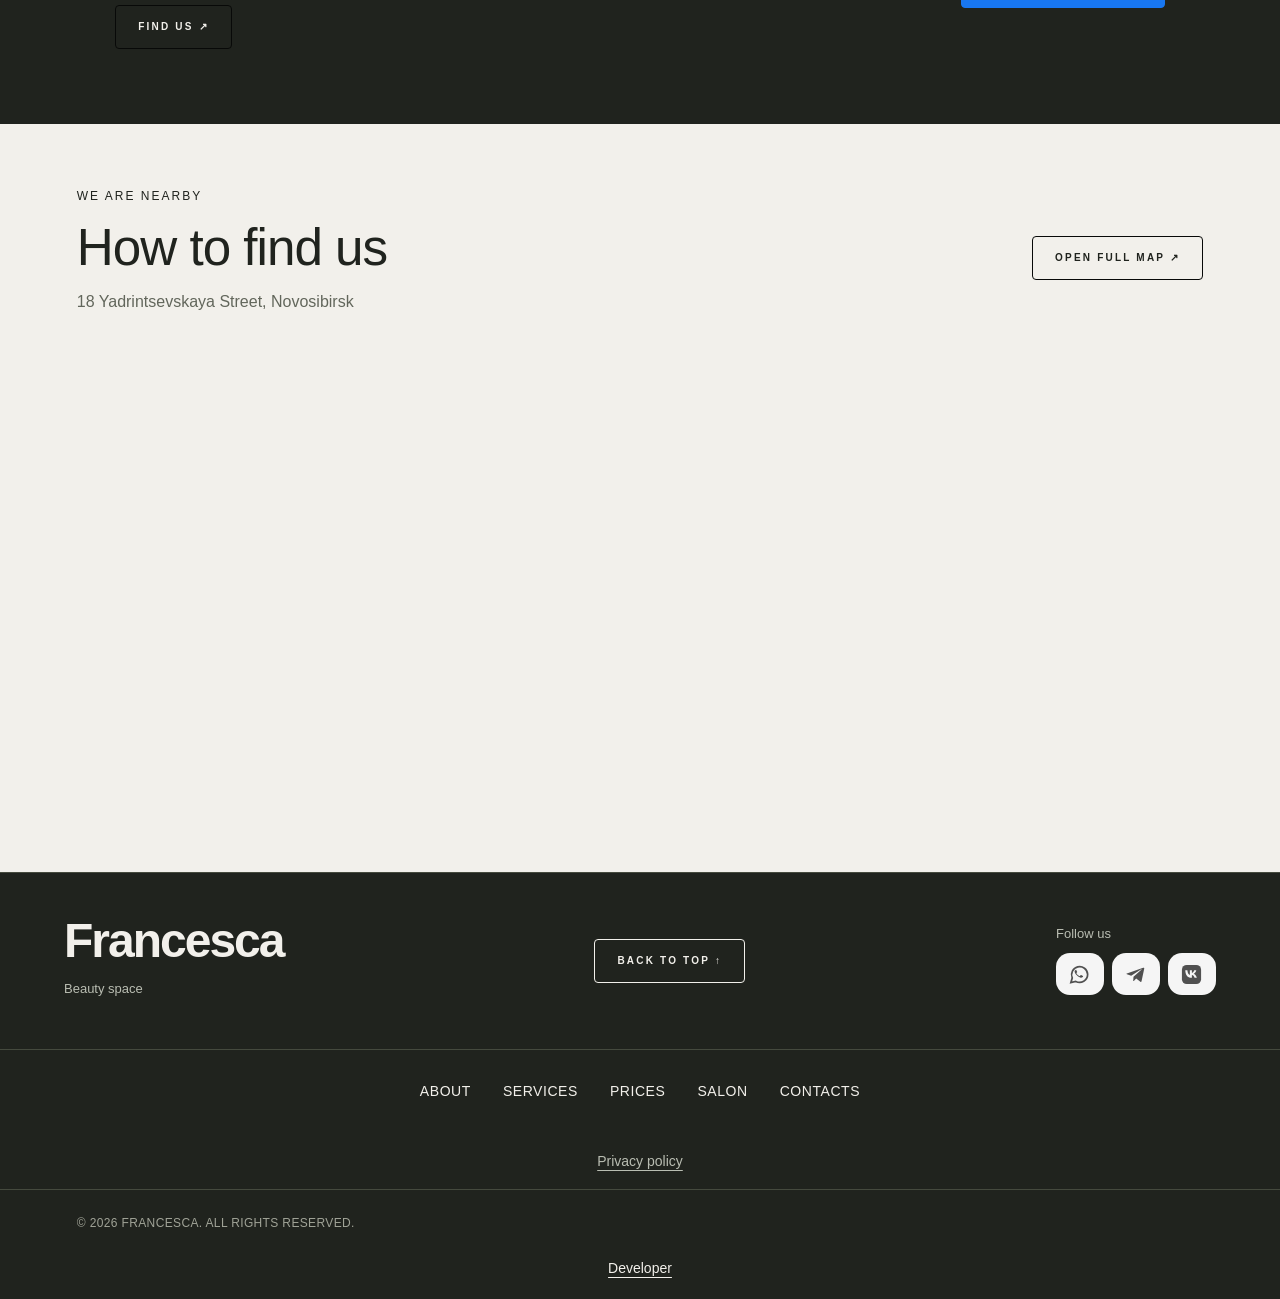
==== commit 6e341a68: "Refresh mobile menu on home page" ====
--- a/index.html
+++ b/index.html
@@ -6,7 +6,7 @@
 body.home{background:#f2f0eb}.home .site-header{position:fixed;left:0;right:0;background:transparent;color:white;box-shadow:none;border-color:transparent;backdrop-filter:none;transition:background .3s,color .3s}.home .site-header.scrolled{background:rgba(242,240,235,.97);color:#20231e;backdrop-filter:blur(14px);border-bottom:1px solid #cfcec6}.home .site-header .booking{background:#fff;color:#20231e}.home .site-nav a:hover{border-color:currentColor}.home-hero{position:relative;min-height:780px;min-height:100svh;background:#080807;color:white;display:flex;align-items:center;overflow:hidden}.hero-art{position:absolute;inset:0;width:100%;height:100%;object-fit:cover;animation:bloom 18s ease-in-out infinite alternate}.home-hero:after{content:'';position:absolute;inset:0;background:linear-gradient(90deg,rgba(0,0,0,.35),transparent 85%),linear-gradient(0deg,rgba(0,0,0,.4),transparent 65%)}.home-hero-copy{position:relative;z-index:1;width:100%;max-width:1500px;margin:auto;padding:160px 9% 110px}.home-hero h1{font-size:clamp(52px,6.6vw,100px);font-weight:400;line-height:.98;letter-spacing:-.055em;margin:25px 0;max-width:800px}.home-hero p{font-size:16px;line-height:1.7;max-width:360px;color:#e4e0d9}.home-hero .booking{margin-top:18px;background:#ffffff13;border:1px solid #ffffff66;color:#fff}.scroll-hint{position:absolute;bottom:35px;left:9%;z-index:2;font-size:12px;letter-spacing:2px}.home-ticker{background:#0d0e0b;color:#f2f0eb;padding:18px 0;overflow:hidden;white-space:nowrap;letter-spacing:3px;font-size:15px}.home-ticker-track{display:flex;width:max-content;animation:marquee 35s linear infinite}.home-ticker-track span{padding-right:30px}.brand-statement{text-align:center;padding:110px 6% 90px}.brand-word{font-size:clamp(110px,25vw,360px);line-height:1.1;letter-spacing:-.075em;font-weight:400;margin:15px 0}.brand-statement p{font-size:13px;letter-spacing:3px;text-transform:uppercase;color:#787d70}.home-about{max-width:1250px;margin:0 auto;padding:0 6% 110px;display:grid;grid-template-columns:1fr 1fr;gap:80px;align-items:center}.home-about img{width:100%;aspect-ratio:4/5;object-fit:cover;max-height:550px}.home-about h2,.home-services h2,.home-visit h2{font-size:clamp(36px,4.3vw,60px);font-weight:400;line-height:1.1;letter-spacing:-2px}.home-about p{line-height:1.8;color:#62665b}.home-about .toplink{display:inline-block;margin-top:22px}.home-services{padding:70px 6% 90px;border-top:1px solid #cfcec6;max-width:1500px;margin:auto}.home-section-top{display:flex;justify-content:space-between;align-items:end;gap:30px;margin-bottom:40px}.home-service-strip{display:flex;gap:22px;overflow-x:auto;padding:0 0 25px;scroll-snap-type:x mandatory}.home-service-card{flex:0 0 285px;scroll-snap-align:start}.home-service-card img{width:100%;aspect-ratio:4/5;object-fit:cover;transition:transform .4s}.home-service-card:hover img{transform:translateY(-5px)}.home-service-card h3{font-size:24px;font-weight:400;letter-spacing:-.6px;margin:18px 0 10px}.home-service-card p{font-size:14px;line-height:1.6;color:#62665b}.home-service-card .toplink{display:inline-block;margin-top:10px}.home-visit{background:#20231e;color:#f2f0eb;padding:75px 9%;display:flex;justify-content:space-between;gap:40px;align-items:center}.home-visit p{line-height:1.7;color:#c7cbbf}.home-visit .booking{background:#f2f0eb;color:#20231e}.home footer{border-top:1px solid #454a3e}@keyframes bloom{from{transform:scale(1)}to{transform:scale(1.06)}}@media(max-width:760px){.home-hero-copy{padding:180px 7% 110px}.home-hero h1{font-size:56px}.hero-art{object-position:60% center}.home-about{grid-template-columns:1fr;gap:35px;padding-bottom:65px}.brand-statement{padding:65px 6%}.home-section-top{display:block}.home-section-top>a{display:inline-block;margin-top:20px}.home-visit{display:block}.home-visit .booking{margin-top:15px}.home .site-header{background:#11110ecc}.home-service-card{flex-basis:260px}}@media(prefers-reduced-motion:reduce){.hero-art,.home-ticker-track{animation:none}.home-service-card:hover img{transform:none}}
 .salon-map{background:#f2f0eb;padding:65px 6%}.map-heading{display:flex;justify-content:space-between;align-items:center;gap:25px;margin-bottom:30px}.map-heading h2{font-size:clamp(32px,4vw,52px);margin:15px 0}.map-heading p{color:#62665b}.salon-map iframe{width:100%;height:450px}@media(max-width:760px){.salon-map{padding:40px 6%}.map-heading{display:block}.map-heading .toplink{display:inline-block;margin-top:10px}.salon-map iframe{height:350px}} .developer-credit{background:#20231e;color:#b9bdb2;border-top:1px solid #454a3e;padding:20px 6%;text-align:center;font-size:14px;line-height:1.6}.developer-credit a{color:#f2f0eb;text-decoration:underline;text-underline-offset:4px}.developer-credit a:hover{color:#8bd0f5}.site-header .logo{font-size:32px;letter-spacing:-1.5px;font-weight:600}.footer-brand{font-size:48px;letter-spacing:-2px}.brand-word{font-size:clamp(60px,16vw,230px);letter-spacing:-.065em}.home .site-header .logo{font-size:32px}@media(max-width:1050px){.site-nav{gap:16px}.site-header{gap:15px;padding-left:3%;padding-right:3%}.site-header .logo,.home .site-header .logo{font-size:27px}}@media(max-width:760px){.site-header .logo,.home .site-header .logo{font-size:30px}.brand-word{font-size:16vw}.footer-brand{font-size:42px}}
 .francesca-loader{position:fixed;inset:0;z-index:10000;background:#050505;color:#f5f4ef;display:grid;place-items:center;transition:opacity .65s ease,visibility .65s;pointer-events:all}.francesca-loader.is-ready{opacity:0;visibility:hidden;pointer-events:none}.loader-frame{width:min(360px,78vw);height:min(510px,73svh);border:1px solid #777;display:flex;flex-direction:column;align-items:center;justify-content:center;position:relative}.loader-name{font:400 clamp(25px,6vw,37px) Georgia,serif;letter-spacing:3px}.loader-label{font:12px Arial,sans-serif;letter-spacing:5px;color:#999;margin-top:16px}.loader-line{width:70px;height:1px;background:#292929;overflow:hidden;margin-top:38px}.loader-line:after{content:'';display:block;width:40%;height:100%;background:#eee;animation:loading-line 1.1s ease-in-out infinite}.loader-frame:after{content:'';position:absolute;inset:-1px;border:1px solid #ddd;animation:frame-glow 2s ease-in-out infinite;pointer-events:none}@keyframes loading-line{from{transform:translateX(-110%)}to{transform:translateX(360%)}}@keyframes frame-glow{50%{opacity:.2}}.home .hero-art{animation:living-flower 18s ease-in-out infinite alternate;transform-origin:58% 45%;filter:url(#flower-flow);will-change:transform}@keyframes living-flower{0%{transform:scale(1.04) rotate(-1deg)}50%{transform:scale(1.09) rotate(.5deg) translateY(-.6%)}100%{transform:scale(1.055) rotate(1.1deg) translateX(-.5%)}}@media(prefers-reduced-motion:reduce){.home .hero-art{animation:none;filter:none;transform:scale(1.04)}.loader-line:after,.loader-frame:after{animation:none}.francesca-loader{transition:none}}
-.footer-nav{display:flex;justify-content:center;align-items:center;flex-wrap:wrap;gap:18px 32px;background:#20231e;color:#f2f0eb;padding:25px 6%;border-top:1px solid #454a3e}.footer-nav a{display:block;padding:8px 0;border:0;border-bottom:1px solid transparent;font-size:14px;letter-spacing:.04em;text-transform:uppercase}.footer-nav a:hover,.footer-nav a[aria-current="page"]{background:none;border-bottom-color:currentColor}@media(max-width:760px){.footer-nav{gap:12px 22px;overflow:visible}.footer-nav a{font-size:13px;padding:8px 0}}.copyright{background:#20231e;color:#a0a397;border-top:1px solid #454a3e;padding:24px 6%;font-size:12px;line-height:1.6;letter-spacing:.03em}.copyright+.developer-credit{border-top:0;padding-top:0}@media(max-width:760px){.copyright{text-align:center}}.social-links{display:flex;flex-wrap:wrap;gap:14px 22px}.social-link{display:inline-flex;align-items:center;gap:9px;font-size:14px}.social-link:hover{color:#8bd0f5}.social-icon{display:inline-flex;align-items:center;justify-content:center;width:32px;height:32px;border-radius:50%;color:white;font-size:18px}.telegram-icon{background:#229ed9}.whatsapp-icon{background:#21834b}.vk-icon{background:#0077ff;font-size:13px;font-weight:bold}footer{flex-wrap:wrap}.social-links{gap:8px}.social-links .social-link{display:inline-flex;align-items:center;justify-content:center;width:48px;height:42px;border-radius:14px;background:#f5f5f5;color:#505050;padding:0;transition:background .2s,transform .2s}.social-links .social-link:hover{background:#e3e3e3;color:#252525;transform:translateY(-2px)}.social-link svg{display:block;flex-shrink:0}@media(prefers-reduced-motion:reduce){.social-links .social-link{transition:none}.social-links .social-link:hover{transform:none}}.privacy-footer-link{background:#20231e;color:#b9bdb2;padding:20px 6%;text-align:center;font-size:14px}.privacy-footer-link a{text-decoration:underline;text-underline-offset:4px}.privacy-footer-link a:hover{color:#fff}</style><link rel="stylesheet" href="language.css?v=booking2"><link rel="stylesheet" href="brand-motion.css"><link rel="stylesheet" href="buttons.css?v=1"><link rel="stylesheet" href="mobile-menu.css?v=1"></head><body class="home"><script>document.body.insertAdjacentHTML("afterbegin","<div class=\"francesca-loader\" role=\"status\" aria-live=\"polite\" aria-label=\"Francesca \u2014 \u0437\u0430\u0433\u0440\u0443\u0437\u043a\u0430\"><div class=\"loader-frame\"><div class=\"loader-name\">Francesca</div><div class=\"loader-line\" aria-hidden=\"true\"></div><div class=\"loader-label\">\u0417\u0410\u0413\u0420\u0423\u0417\u041a\u0410</div></div></div>");</script><svg width="0" height="0" aria-hidden="true" style="position:absolute;pointer-events:none"><defs><filter id="flower-flow" x="-5%" y="-5%" width="110%" height="110%" color-interpolation-filters="sRGB"><feTurbulence type="fractalNoise" baseFrequency="0.004 0.007" numOctaves="1" seed="9" result="noise"><animate attributeName="baseFrequency" values="0.004 0.007;0.005 0.006;0.004 0.007" dur="20s" repeatCount="indefinite"/></feTurbulence><feDisplacementMap in="SourceGraphic" in2="noise" scale="12" xChannelSelector="R" yChannelSelector="G"><animate attributeName="scale" values="9;19;9" dur="14s" repeatCount="indefinite"/></feDisplacementMap></filter></defs></svg><header class="site-header"><a href="index.html" class="logo" aria-label="Francesca — главная страница">Francesca</a><nav class="site-nav" aria-label="Основная навигация"><a href="about.html">О бренде</a><a href="services.html">Услуги</a><a href="maks.html">Прайс</a><a href="salons.html">Салоны</a><a href="contacts.html">Контакты</a><label class="language-switcher"><span class="language-switcher-label">Language</span><select class="language-select" aria-label="Language"><option value="en">English ★</option><option value="ru">Русский</option><option value="es">Español</option></select></label></nav><a class="booking" href="https://wa.me/79134507711?text=%D0%97%D0%B4%D1%80%D0%B0%D0%B2%D1%81%D1%82%D0%B2%D1%83%D0%B9%D1%82%D0%B5%21%20%D0%A5%D0%BE%D1%87%D1%83%20%D0%B7%D0%B0%D0%BF%D0%B8%D1%81%D0%B0%D1%82%D1%8C%D1%81%D1%8F%20%D0%B2%20maks." target="_blank" rel="noopener noreferrer">Записаться в WhatsApp ↗</a></header><section class="home-hero"><img class="hero-art" src="home-hero.png" alt="Скульптурный цветок с нежными светлыми лепестками"><div class="home-hero-copy"><div class="eyebrow">Francesca · Пространство красоты</div><h1>Красота,<br>в которой<br>вы — главное.</h1><p>От естественного образа до особого события. Найдите время для себя в студии Francesca.</p><a class="booking" href="https://wa.me/79134507711?text=%D0%97%D0%B4%D1%80%D0%B0%D0%B2%D1%81%D1%82%D0%B2%D1%83%D0%B9%D1%82%D0%B5%21%20%D0%A5%D0%BE%D1%87%D1%83%20%D0%B7%D0%B0%D0%BF%D0%B8%D1%81%D0%B0%D1%82%D1%8C%D1%81%D1%8F%20%D0%B2%20maks." target="_blank" rel="noopener noreferrer">Записаться в WhatsApp ↗</a></div><a class="scroll-hint" href="#discover">ОТКРОЙТЕ Francesca ↓</a></section><div class="home-ticker"><div class="home-ticker-track"><span>Francesca · ПРОСТРАНСТВО КРАСОТЫ · НОВОСИБИРСК · ЯДРИНЦЕВСКАЯ, 18 · Francesca · ПРОСТРАНСТВО КРАСОТЫ · НОВОСИБИРСК · ЯДРИНЦЕВСКАЯ, 18 · </span><span aria-hidden="true">Francesca · ПРОСТРАНСТВО КРАСОТЫ · НОВОСИБИРСК · ЯДРИНЦЕВСКАЯ, 18 · Francesca · ПРОСТРАНСТВО КРАСОТЫ · НОВОСИБИРСК · ЯДРИНЦЕВСКАЯ, 18 · </span></div></div><section class="brand-statement" id="discover"><p>Ваше пространство красоты</p><div class="brand-word">Francesca</div><p>Внимание к вам. Красота в деталях.</p></section><section class="home-about"><img src="makeup.png" alt="Нежный дневной макияж" loading="lazy"><div><div class="eyebrow">О бренде</div><h2>Быть собой.<br>Чувствовать себя<br>прекрасно.</h2><p>Макияж, волосы, уход за лицом и телом — в одном пространстве на Ядринцевской улице, 18 в Новосибирске.</p><p>Выберите привычный уход или новый образ. Состав услуги и стоимость уточним вместе с вами перед записью.</p><a class="toplink" href="about.html">Больше о Francesca ↗</a></div></section><section class="home-services"><div class="home-section-top"><div><div class="eyebrow">Шесть направлений</div><h2>Красота начинается<br>с вашего желания.</h2></div><a class="toplink" href="services.html">Все услуги ↗</a></div><div class="home-service-strip"><article class="home-service-card"><a href="maks.html#group-0"><img src="makeup.png" alt="Макияж и брови" loading="lazy"><h3>Макияж и брови</h3></a><p>Естественные и выразительные образы.</p><a href="maks.html#group-0" class="toplink">Подробнее ↗</a></article><article class="home-service-card"><a href="maks.html#group-1"><img src="hair.png" alt="Парикмахерский зал" loading="lazy"><h3>Парикмахерский зал</h3></a><p>Стрижки, укладки и забота о волосах.</p><a href="maks.html#group-1" class="toplink">Подробнее ↗</a></article><article class="home-service-card"><a href="maks.html#group-2"><img src="nails.png" alt="Ногтевой сервис" loading="lazy"><h3>Ногтевой сервис</h3></a><p>Маникюр, педикюр и аккуратные детали.</p><a href="maks.html#group-2" class="toplink">Подробнее ↗</a></article><article class="home-service-card"><a href="maks.html#group-3"><img src="face.png" alt="Уход за лицом" loading="lazy"><h3>Уход за лицом</h3></a><p>Время для заботы о вашей коже.</p><a href="maks.html#group-3" class="toplink">Подробнее ↗</a></article><article class="home-service-card"><a href="maks.html#group-4"><img src="body.png" alt="Уход за телом" loading="lazy"><h3>Уход за телом</h3></a><p>Расслабление и спа-ритуалы.</p><a href="maks.html#group-4" class="toplink">Подробнее ↗</a></article><article class="home-service-card"><a href="maks.html#group-5"><img src="epilation.png" alt="Эпиляция" loading="lazy"><h3>Эпиляция</h3></a><p>Гладкость и деликатный уход.</p><a href="maks.html#group-5" class="toplink">Подробнее ↗</a></article></div></section><section class="home-visit"><div><div class="eyebrow">Ждём вас</div><h2>До встречи в Francesca.</h2><p>Новосибирск, Ядринцевская улица, 18</p><a class="toplink" href="salons.html">Как нас найти ↗</a></div><a class="booking" href="https://wa.me/79134507711?text=%D0%97%D0%B4%D1%80%D0%B0%D0%B2%D1%81%D1%82%D0%B2%D1%83%D0%B9%D1%82%D0%B5%21%20%D0%A5%D0%BE%D1%87%D1%83%20%D0%B7%D0%B0%D0%BF%D0%B8%D1%81%D0%B0%D1%82%D1%8C%D1%81%D1%8F%20%D0%B2%20maks." target="_blank" rel="noopener noreferrer">Записаться в WhatsApp ↗</a></section><section class="salon-map" aria-labelledby="salon-map-title"><div class="map-heading"><div><div class="eyebrow">Мы рядом</div><h2 id="salon-map-title">Как нас найти</h2><p>Новосибирск, Ядринцевская улица, 18</p></div><a class="toplink" href="https://yandex.ru/maps/org/francheska/235811837210/" target="_blank" rel="noopener noreferrer">Открыть большую карту ↗</a></div><iframe title="Карта: салон Francesca, Новосибирск, Ядринцевская улица, 18" src="https://yandex.ru/map-widget/v1/?text=%D0%9D%D0%BE%D0%B2%D0%BE%D1%81%D0%B8%D0%B1%D0%B8%D1%80%D1%81%D0%BA%2C%20%D0%AF%D0%B4%D1%80%D0%B8%D0%BD%D1%86%D0%B5%D0%B2%D1%81%D0%BA%D0%B0%D1%8F%2018&amp;z=16" width="100%" height="450" style="border:0;display:block" loading="lazy" referrerpolicy="no-referrer-when-downgrade" allowfullscreen></iframe></section><footer><div><a href="index.html" class="footer-brand" aria-label="Francesca — главная страница">Francesca</a><p>Пространство красоты</p></div><a href="#" class="toplink">Наверх ↑</a><div class="socials"><span class="socials-label">Мы в соцсетях</span><div class="social-links"><a class="social-link" href="https://wa.me/79134507711" target="_blank" rel="noopener noreferrer" aria-label="WhatsApp" title="WhatsApp"><svg width="23" height="23" viewBox="0 0 24 24" fill="currentColor" aria-hidden="true"><path d="M20.5 11.8a8.4 8.4 0 0 1-12.4 7.4L3 20.5l1.4-4.9A8.4 8.4 0 1 1 20.5 11.8Z" fill="none" stroke="currentColor" stroke-width="1.8"/><path d="M8 7.3c-.5 0-1.1.8-1.1 1.6 0 2.1 3.4 5.8 6.5 6.5.9.2 2.1-.5 2.3-1.2.1-.3.1-.6-.1-.7l-1.9-.9c-.2-.1-.4 0-.6.3l-.6.7c-.2.2-.4.2-.7 0-1.3-.6-2.3-1.5-2.9-2.7-.2-.3-.1-.4.1-.6l.5-.7c.1-.2.1-.4 0-.6l-.9-1.8c-.1-.2-.3-.2-.6-.2Z"/></svg></a><a class="social-link" href="https://t.me/francesca_salon" target="_blank" rel="noopener noreferrer" aria-label="Telegram" title="Telegram"><svg width="23" height="23" viewBox="0 0 24 24" fill="currentColor" aria-hidden="true"><path d="m3 11 17-6c.8-.3 1.3.2 1.1 1l-2.8 13c-.1.8-.6 1-1.2.6l-4.4-3.3-2.2 2.1c-.3.3-.5.5-.9.5l.3-4.5 8.2-7.4c.4-.3-.1-.5-.5-.2L7.5 13.2 3.1 11.8c-.8-.3-.8-.6-.1-.8Z"/></svg></a><a class="social-link" href="https://vk.ru/club230383355" target="_blank" rel="noopener noreferrer" aria-label="ВКонтакте" title="ВКонтакте"><svg width="23" height="23" viewBox="0 0 24 24" fill="currentColor" aria-hidden="true"><rect x="2" y="2" width="20" height="20" rx="5"/><path d="M5.5 7.5h2.2c.2 3.2 1.6 4.6 2.6 4.9V7.5h2.1v2.8c1-.1 2-1.4 2.4-2.8H17c-.3 1.7-1.7 3.1-2.6 3.7.9.5 2.6 1.8 3.2 4.2h-2.4c-.5-1.5-1.5-2.7-2.8-2.8v2.8h-.3c-4.5 0-6.3-3-6.6-7.9Z" fill="#f5f5f5"/></svg></a></div></div></footer><nav class="footer-nav" aria-label="Навигация внизу страницы"><a href="about.html">О бренде</a><a href="services.html">Услуги</a><a href="maks.html">Прайс</a><a href="salons.html">Салоны</a><a href="contacts.html">Контакты</a></nav><div class="privacy-footer-link"><a href="privacy.html">Политика конфиденциальности</a></div><div class="copyright">© 2026 FRANCESCA. ВСЕ ПРАВА ЗАЩИЩЕНЫ.</div><div class="developer-credit"><a href="https://t.me/maksim0_o" target="_blank" rel="noopener noreferrer" aria-label="Разработчик — открыть Telegram">Разработчик</a></div><script>const bar=document.querySelector(".site-header");function updateBar(){bar.classList.toggle("scrolled",window.scrollY>40)}window.addEventListener("scroll",updateBar,{passive:true});updateBar();</script><script>
+.footer-nav{display:flex;justify-content:center;align-items:center;flex-wrap:wrap;gap:18px 32px;background:#20231e;color:#f2f0eb;padding:25px 6%;border-top:1px solid #454a3e}.footer-nav a{display:block;padding:8px 0;border:0;border-bottom:1px solid transparent;font-size:14px;letter-spacing:.04em;text-transform:uppercase}.footer-nav a:hover,.footer-nav a[aria-current="page"]{background:none;border-bottom-color:currentColor}@media(max-width:760px){.footer-nav{gap:12px 22px;overflow:visible}.footer-nav a{font-size:13px;padding:8px 0}}.copyright{background:#20231e;color:#a0a397;border-top:1px solid #454a3e;padding:24px 6%;font-size:12px;line-height:1.6;letter-spacing:.03em}.copyright+.developer-credit{border-top:0;padding-top:0}@media(max-width:760px){.copyright{text-align:center}}.social-links{display:flex;flex-wrap:wrap;gap:14px 22px}.social-link{display:inline-flex;align-items:center;gap:9px;font-size:14px}.social-link:hover{color:#8bd0f5}.social-icon{display:inline-flex;align-items:center;justify-content:center;width:32px;height:32px;border-radius:50%;color:white;font-size:18px}.telegram-icon{background:#229ed9}.whatsapp-icon{background:#21834b}.vk-icon{background:#0077ff;font-size:13px;font-weight:bold}footer{flex-wrap:wrap}.social-links{gap:8px}.social-links .social-link{display:inline-flex;align-items:center;justify-content:center;width:48px;height:42px;border-radius:14px;background:#f5f5f5;color:#505050;padding:0;transition:background .2s,transform .2s}.social-links .social-link:hover{background:#e3e3e3;color:#252525;transform:translateY(-2px)}.social-link svg{display:block;flex-shrink:0}@media(prefers-reduced-motion:reduce){.social-links .social-link{transition:none}.social-links .social-link:hover{transform:none}}.privacy-footer-link{background:#20231e;color:#b9bdb2;padding:20px 6%;text-align:center;font-size:14px}.privacy-footer-link a{text-decoration:underline;text-underline-offset:4px}.privacy-footer-link a:hover{color:#fff}</style><link rel="stylesheet" href="language.css?v=booking2"><link rel="stylesheet" href="brand-motion.css"><link rel="stylesheet" href="buttons.css?v=1"><link rel="stylesheet" href="mobile-menu.css?v=2"></head><body class="home"><script>document.body.insertAdjacentHTML("afterbegin","<div class=\"francesca-loader\" role=\"status\" aria-live=\"polite\" aria-label=\"Francesca \u2014 \u0437\u0430\u0433\u0440\u0443\u0437\u043a\u0430\"><div class=\"loader-frame\"><div class=\"loader-name\">Francesca</div><div class=\"loader-line\" aria-hidden=\"true\"></div><div class=\"loader-label\">\u0417\u0410\u0413\u0420\u0423\u0417\u041a\u0410</div></div></div>");</script><svg width="0" height="0" aria-hidden="true" style="position:absolute;pointer-events:none"><defs><filter id="flower-flow" x="-5%" y="-5%" width="110%" height="110%" color-interpolation-filters="sRGB"><feTurbulence type="fractalNoise" baseFrequency="0.004 0.007" numOctaves="1" seed="9" result="noise"><animate attributeName="baseFrequency" values="0.004 0.007;0.005 0.006;0.004 0.007" dur="20s" repeatCount="indefinite"/></feTurbulence><feDisplacementMap in="SourceGraphic" in2="noise" scale="12" xChannelSelector="R" yChannelSelector="G"><animate attributeName="scale" values="9;19;9" dur="14s" repeatCount="indefinite"/></feDisplacementMap></filter></defs></svg><header class="site-header"><a href="index.html" class="logo" aria-label="Francesca — главная страница">Francesca</a><nav class="site-nav" aria-label="Основная навигация"><a href="about.html">О бренде</a><a href="services.html">Услуги</a><a href="maks.html">Прайс</a><a href="salons.html">Салоны</a><a href="contacts.html">Контакты</a><label class="language-switcher"><span class="language-switcher-label">Language</span><select class="language-select" aria-label="Language"><option value="en">English ★</option><option value="ru">Русский</option><option value="es">Español</option></select></label></nav><a class="booking" href="https://wa.me/79134507711?text=%D0%97%D0%B4%D1%80%D0%B0%D0%B2%D1%81%D1%82%D0%B2%D1%83%D0%B9%D1%82%D0%B5%21%20%D0%A5%D0%BE%D1%87%D1%83%20%D0%B7%D0%B0%D0%BF%D0%B8%D1%81%D0%B0%D1%82%D1%8C%D1%81%D1%8F%20%D0%B2%20maks." target="_blank" rel="noopener noreferrer">Записаться в WhatsApp ↗</a></header><section class="home-hero"><img class="hero-art" src="home-hero.png" alt="Скульптурный цветок с нежными светлыми лепестками"><div class="home-hero-copy"><div class="eyebrow">Francesca · Пространство красоты</div><h1>Красота,<br>в которой<br>вы — главное.</h1><p>От естественного образа до особого события. Найдите время для себя в студии Francesca.</p><a class="booking" href="https://wa.me/79134507711?text=%D0%97%D0%B4%D1%80%D0%B0%D0%B2%D1%81%D1%82%D0%B2%D1%83%D0%B9%D1%82%D0%B5%21%20%D0%A5%D0%BE%D1%87%D1%83%20%D0%B7%D0%B0%D0%BF%D0%B8%D1%81%D0%B0%D1%82%D1%8C%D1%81%D1%8F%20%D0%B2%20maks." target="_blank" rel="noopener noreferrer">Записаться в WhatsApp ↗</a></div><a class="scroll-hint" href="#discover">ОТКРОЙТЕ Francesca ↓</a></section><div class="home-ticker"><div class="home-ticker-track"><span>Francesca · ПРОСТРАНСТВО КРАСОТЫ · НОВОСИБИРСК · ЯДРИНЦЕВСКАЯ, 18 · Francesca · ПРОСТРАНСТВО КРАСОТЫ · НОВОСИБИРСК · ЯДРИНЦЕВСКАЯ, 18 · </span><span aria-hidden="true">Francesca · ПРОСТРАНСТВО КРАСОТЫ · НОВОСИБИРСК · ЯДРИНЦЕВСКАЯ, 18 · Francesca · ПРОСТРАНСТВО КРАСОТЫ · НОВОСИБИРСК · ЯДРИНЦЕВСКАЯ, 18 · </span></div></div><section class="brand-statement" id="discover"><p>Ваше пространство красоты</p><div class="brand-word">Francesca</div><p>Внимание к вам. Красота в деталях.</p></section><section class="home-about"><img src="makeup.png" alt="Нежный дневной макияж" loading="lazy"><div><div class="eyebrow">О бренде</div><h2>Быть собой.<br>Чувствовать себя<br>прекрасно.</h2><p>Макияж, волосы, уход за лицом и телом — в одном пространстве на Ядринцевской улице, 18 в Новосибирске.</p><p>Выберите привычный уход или новый образ. Состав услуги и стоимость уточним вместе с вами перед записью.</p><a class="toplink" href="about.html">Больше о Francesca ↗</a></div></section><section class="home-services"><div class="home-section-top"><div><div class="eyebrow">Шесть направлений</div><h2>Красота начинается<br>с вашего желания.</h2></div><a class="toplink" href="services.html">Все услуги ↗</a></div><div class="home-service-strip"><article class="home-service-card"><a href="maks.html#group-0"><img src="makeup.png" alt="Макияж и брови" loading="lazy"><h3>Макияж и брови</h3></a><p>Естественные и выразительные образы.</p><a href="maks.html#group-0" class="toplink">Подробнее ↗</a></article><article class="home-service-card"><a href="maks.html#group-1"><img src="hair.png" alt="Парикмахерский зал" loading="lazy"><h3>Парикмахерский зал</h3></a><p>Стрижки, укладки и забота о волосах.</p><a href="maks.html#group-1" class="toplink">Подробнее ↗</a></article><article class="home-service-card"><a href="maks.html#group-2"><img src="nails.png" alt="Ногтевой сервис" loading="lazy"><h3>Ногтевой сервис</h3></a><p>Маникюр, педикюр и аккуратные детали.</p><a href="maks.html#group-2" class="toplink">Подробнее ↗</a></article><article class="home-service-card"><a href="maks.html#group-3"><img src="face.png" alt="Уход за лицом" loading="lazy"><h3>Уход за лицом</h3></a><p>Время для заботы о вашей коже.</p><a href="maks.html#group-3" class="toplink">Подробнее ↗</a></article><article class="home-service-card"><a href="maks.html#group-4"><img src="body.png" alt="Уход за телом" loading="lazy"><h3>Уход за телом</h3></a><p>Расслабление и спа-ритуалы.</p><a href="maks.html#group-4" class="toplink">Подробнее ↗</a></article><article class="home-service-card"><a href="maks.html#group-5"><img src="epilation.png" alt="Эпиляция" loading="lazy"><h3>Эпиляция</h3></a><p>Гладкость и деликатный уход.</p><a href="maks.html#group-5" class="toplink">Подробнее ↗</a></article></div></section><section class="home-visit"><div><div class="eyebrow">Ждём вас</div><h2>До встречи в Francesca.</h2><p>Новосибирск, Ядринцевская улица, 18</p><a class="toplink" href="salons.html">Как нас найти ↗</a></div><a class="booking" href="https://wa.me/79134507711?text=%D0%97%D0%B4%D1%80%D0%B0%D0%B2%D1%81%D1%82%D0%B2%D1%83%D0%B9%D1%82%D0%B5%21%20%D0%A5%D0%BE%D1%87%D1%83%20%D0%B7%D0%B0%D0%BF%D0%B8%D1%81%D0%B0%D1%82%D1%8C%D1%81%D1%8F%20%D0%B2%20maks." target="_blank" rel="noopener noreferrer">Записаться в WhatsApp ↗</a></section><section class="salon-map" aria-labelledby="salon-map-title"><div class="map-heading"><div><div class="eyebrow">Мы рядом</div><h2 id="salon-map-title">Как нас найти</h2><p>Новосибирск, Ядринцевская улица, 18</p></div><a class="toplink" href="https://yandex.ru/maps/org/francheska/235811837210/" target="_blank" rel="noopener noreferrer">Открыть большую карту ↗</a></div><iframe title="Карта: салон Francesca, Новосибирск, Ядринцевская улица, 18" src="https://yandex.ru/map-widget/v1/?text=%D0%9D%D0%BE%D0%B2%D0%BE%D1%81%D0%B8%D0%B1%D0%B8%D1%80%D1%81%D0%BA%2C%20%D0%AF%D0%B4%D1%80%D0%B8%D0%BD%D1%86%D0%B5%D0%B2%D1%81%D0%BA%D0%B0%D1%8F%2018&amp;z=16" width="100%" height="450" style="border:0;display:block" loading="lazy" referrerpolicy="no-referrer-when-downgrade" allowfullscreen></iframe></section><footer><div><a href="index.html" class="footer-brand" aria-label="Francesca — главная страница">Francesca</a><p>Пространство красоты</p></div><a href="#" class="toplink">Наверх ↑</a><div class="socials"><span class="socials-label">Мы в соцсетях</span><div class="social-links"><a class="social-link" href="https://wa.me/79134507711" target="_blank" rel="noopener noreferrer" aria-label="WhatsApp" title="WhatsApp"><svg width="23" height="23" viewBox="0 0 24 24" fill="currentColor" aria-hidden="true"><path d="M20.5 11.8a8.4 8.4 0 0 1-12.4 7.4L3 20.5l1.4-4.9A8.4 8.4 0 1 1 20.5 11.8Z" fill="none" stroke="currentColor" stroke-width="1.8"/><path d="M8 7.3c-.5 0-1.1.8-1.1 1.6 0 2.1 3.4 5.8 6.5 6.5.9.2 2.1-.5 2.3-1.2.1-.3.1-.6-.1-.7l-1.9-.9c-.2-.1-.4 0-.6.3l-.6.7c-.2.2-.4.2-.7 0-1.3-.6-2.3-1.5-2.9-2.7-.2-.3-.1-.4.1-.6l.5-.7c.1-.2.1-.4 0-.6l-.9-1.8c-.1-.2-.3-.2-.6-.2Z"/></svg></a><a class="social-link" href="https://t.me/francesca_salon" target="_blank" rel="noopener noreferrer" aria-label="Telegram" title="Telegram"><svg width="23" height="23" viewBox="0 0 24 24" fill="currentColor" aria-hidden="true"><path d="m3 11 17-6c.8-.3 1.3.2 1.1 1l-2.8 13c-.1.8-.6 1-1.2.6l-4.4-3.3-2.2 2.1c-.3.3-.5.5-.9.5l.3-4.5 8.2-7.4c.4-.3-.1-.5-.5-.2L7.5 13.2 3.1 11.8c-.8-.3-.8-.6-.1-.8Z"/></svg></a><a class="social-link" href="https://vk.ru/club230383355" target="_blank" rel="noopener noreferrer" aria-label="ВКонтакте" title="ВКонтакте"><svg width="23" height="23" viewBox="0 0 24 24" fill="currentColor" aria-hidden="true"><rect x="2" y="2" width="20" height="20" rx="5"/><path d="M5.5 7.5h2.2c.2 3.2 1.6 4.6 2.6 4.9V7.5h2.1v2.8c1-.1 2-1.4 2.4-2.8H17c-.3 1.7-1.7 3.1-2.6 3.7.9.5 2.6 1.8 3.2 4.2h-2.4c-.5-1.5-1.5-2.7-2.8-2.8v2.8h-.3c-4.5 0-6.3-3-6.6-7.9Z" fill="#f5f5f5"/></svg></a></div></div></footer><nav class="footer-nav" aria-label="Навигация внизу страницы"><a href="about.html">О бренде</a><a href="services.html">Услуги</a><a href="maks.html">Прайс</a><a href="salons.html">Салоны</a><a href="contacts.html">Контакты</a></nav><div class="privacy-footer-link"><a href="privacy.html">Политика конфиденциальности</a></div><div class="copyright">© 2026 FRANCESCA. ВСЕ ПРАВА ЗАЩИЩЕНЫ.</div><div class="developer-credit"><a href="https://t.me/maksim0_o" target="_blank" rel="noopener noreferrer" aria-label="Разработчик — открыть Telegram">Разработчик</a></div><script>const bar=document.querySelector(".site-header");function updateBar(){bar.classList.toggle("scrolled",window.scrollY>40)}window.addEventListener("scroll",updateBar,{passive:true});updateBar();</script><script>
 (()=>{const loader=document.querySelector('.francesca-loader');const start=performance.now();let done=false;function finish(){if(done)return;done=true;setTimeout(()=>{loader.classList.add('is-ready');setTimeout(()=>loader.remove(),700)},Math.max(0,850-(performance.now()-start)))}const primary=document.querySelector('.hero-art')||document.querySelector('main img');if(primary&&!primary.complete){primary.addEventListener('load',finish,{once:true});primary.addEventListener('error',finish,{once:true})}else finish();setTimeout(finish,6000);window.addEventListener('pageshow',e=>{if(e.persisted)loader.remove()});})();
 </script><script src="brand-motion.js"></script><script src="language.js?v=booking2"></script><script src="mobile-menu.js?v=1"></script></body></html>
 
--- a/buttons.css
+++ b/buttons.css
@@ -66,6 +66,34 @@
   gap: 8px;
 }
 
+.booking[href*="wa.me"],
+.booking-pair .booking[href*="wa.me"] {
+  background: #168447 !important;
+  color: #fff !important;
+  border-color: #168447 !important;
+}
+
+.booking.facebook-booking,
+.booking-pair .facebook-booking {
+  background: #1877f2 !important;
+  color: #fff !important;
+  border-color: #1877f2 !important;
+}
+
+@media (hover: hover) and (pointer: fine) {
+  .booking[href*="wa.me"]:hover,
+  .booking-pair .booking[href*="wa.me"]:hover {
+    background: #116c3a !important;
+    border-color: #116c3a !important;
+  }
+
+  .booking.facebook-booking:hover,
+  .booking-pair .facebook-booking:hover {
+    background: #0d64d8 !important;
+    border-color: #0d64d8 !important;
+  }
+}
+
 @media (max-width: 760px) {
   .booking,
   .toplink,
--- a/mobile-menu.css
+++ b/mobile-menu.css
@@ -4,6 +4,13 @@
 
 .mobile-menu-toggle {
   display: none;
+}
+
+.site-header > .booking,
+.site-header > .booking-pair,
+.site-header .mobile-menu-panel > .booking,
+.site-header .mobile-menu-panel > .booking-pair {
+  display: none !important;
 }
 
 @media (max-width: 760px) {
@@ -133,20 +140,6 @@
     border-color: rgba(32, 35, 30, .45) !important;
   }
 
-  .mobile-menu-panel > .booking,
-  .mobile-menu-panel > .booking-pair {
-    display: flex !important;
-    width: 100%;
-    margin: 0 !important;
-  }
-
-  .mobile-menu-panel > .booking-pair {
-    flex-direction: column;
-  }
-
-  .mobile-menu-panel .booking {
-    width: 100%;
-  }
 }
 
 @keyframes mobile-menu-in {
